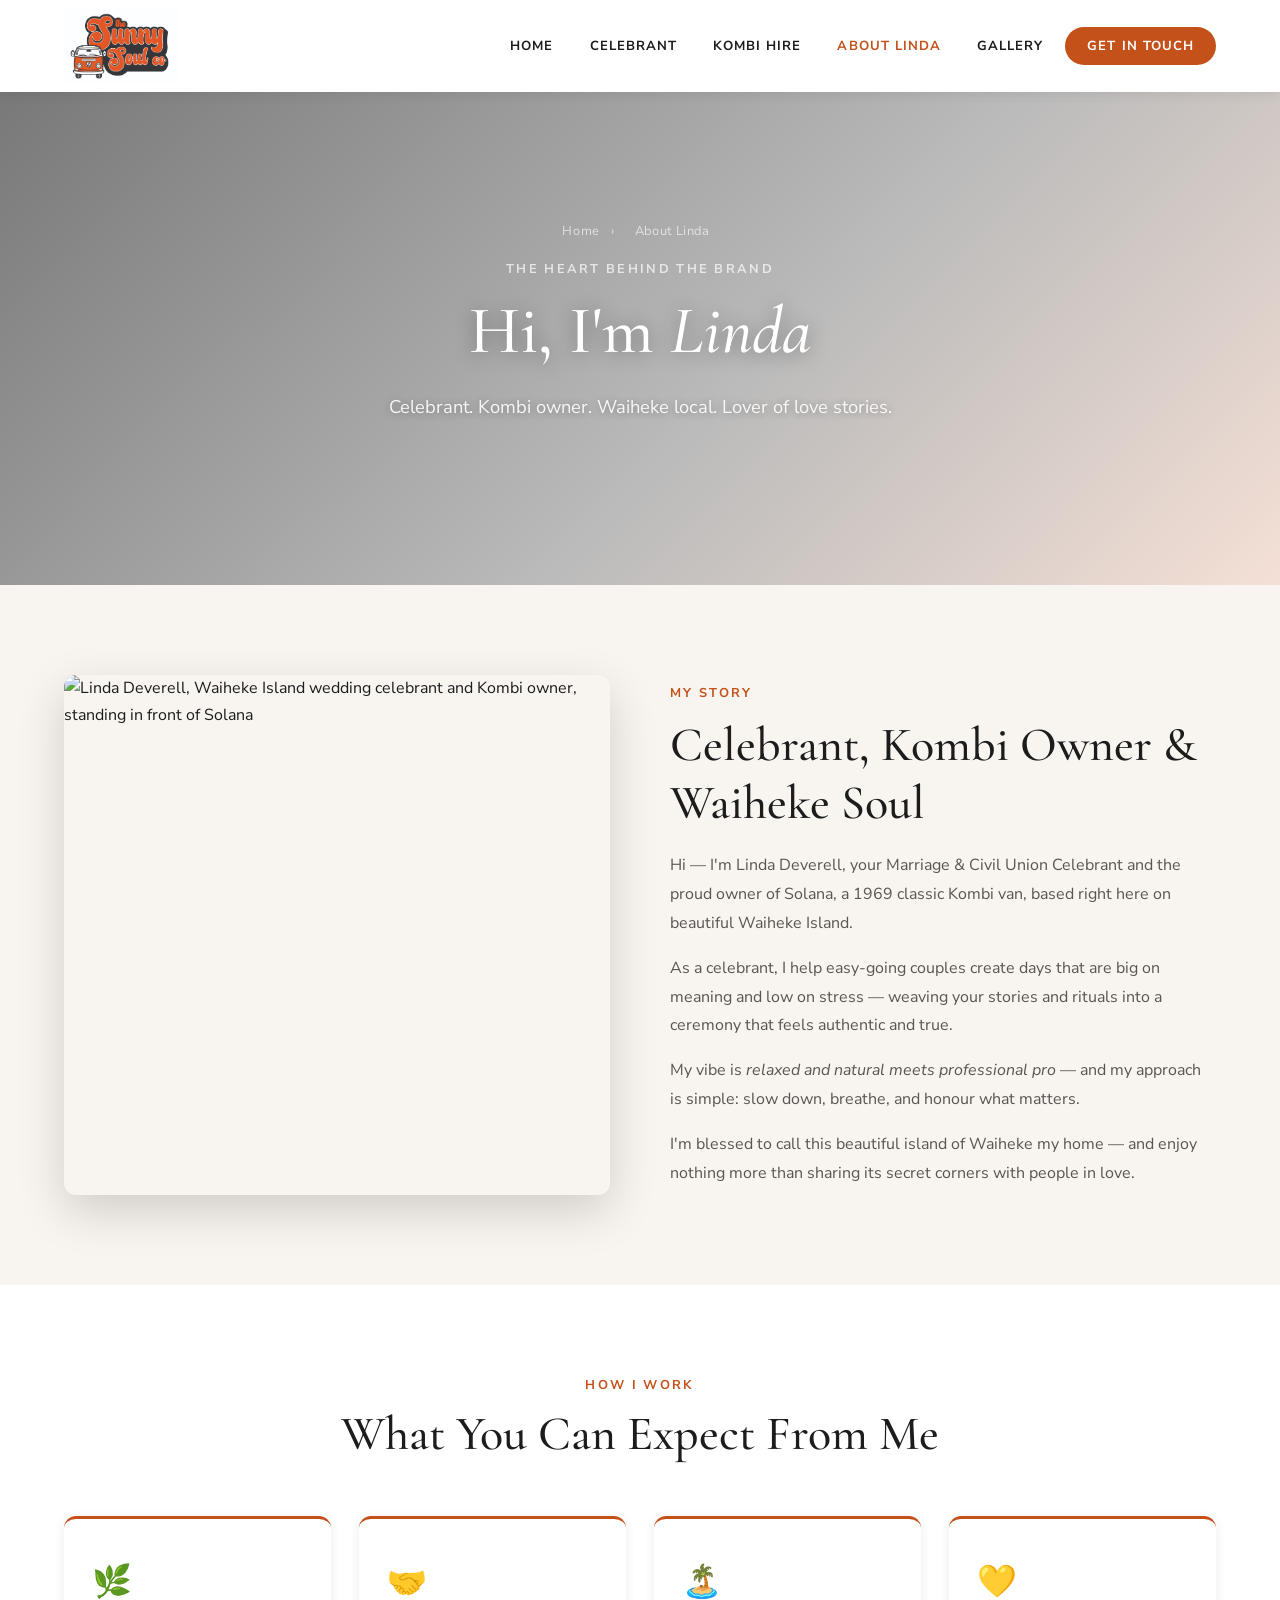
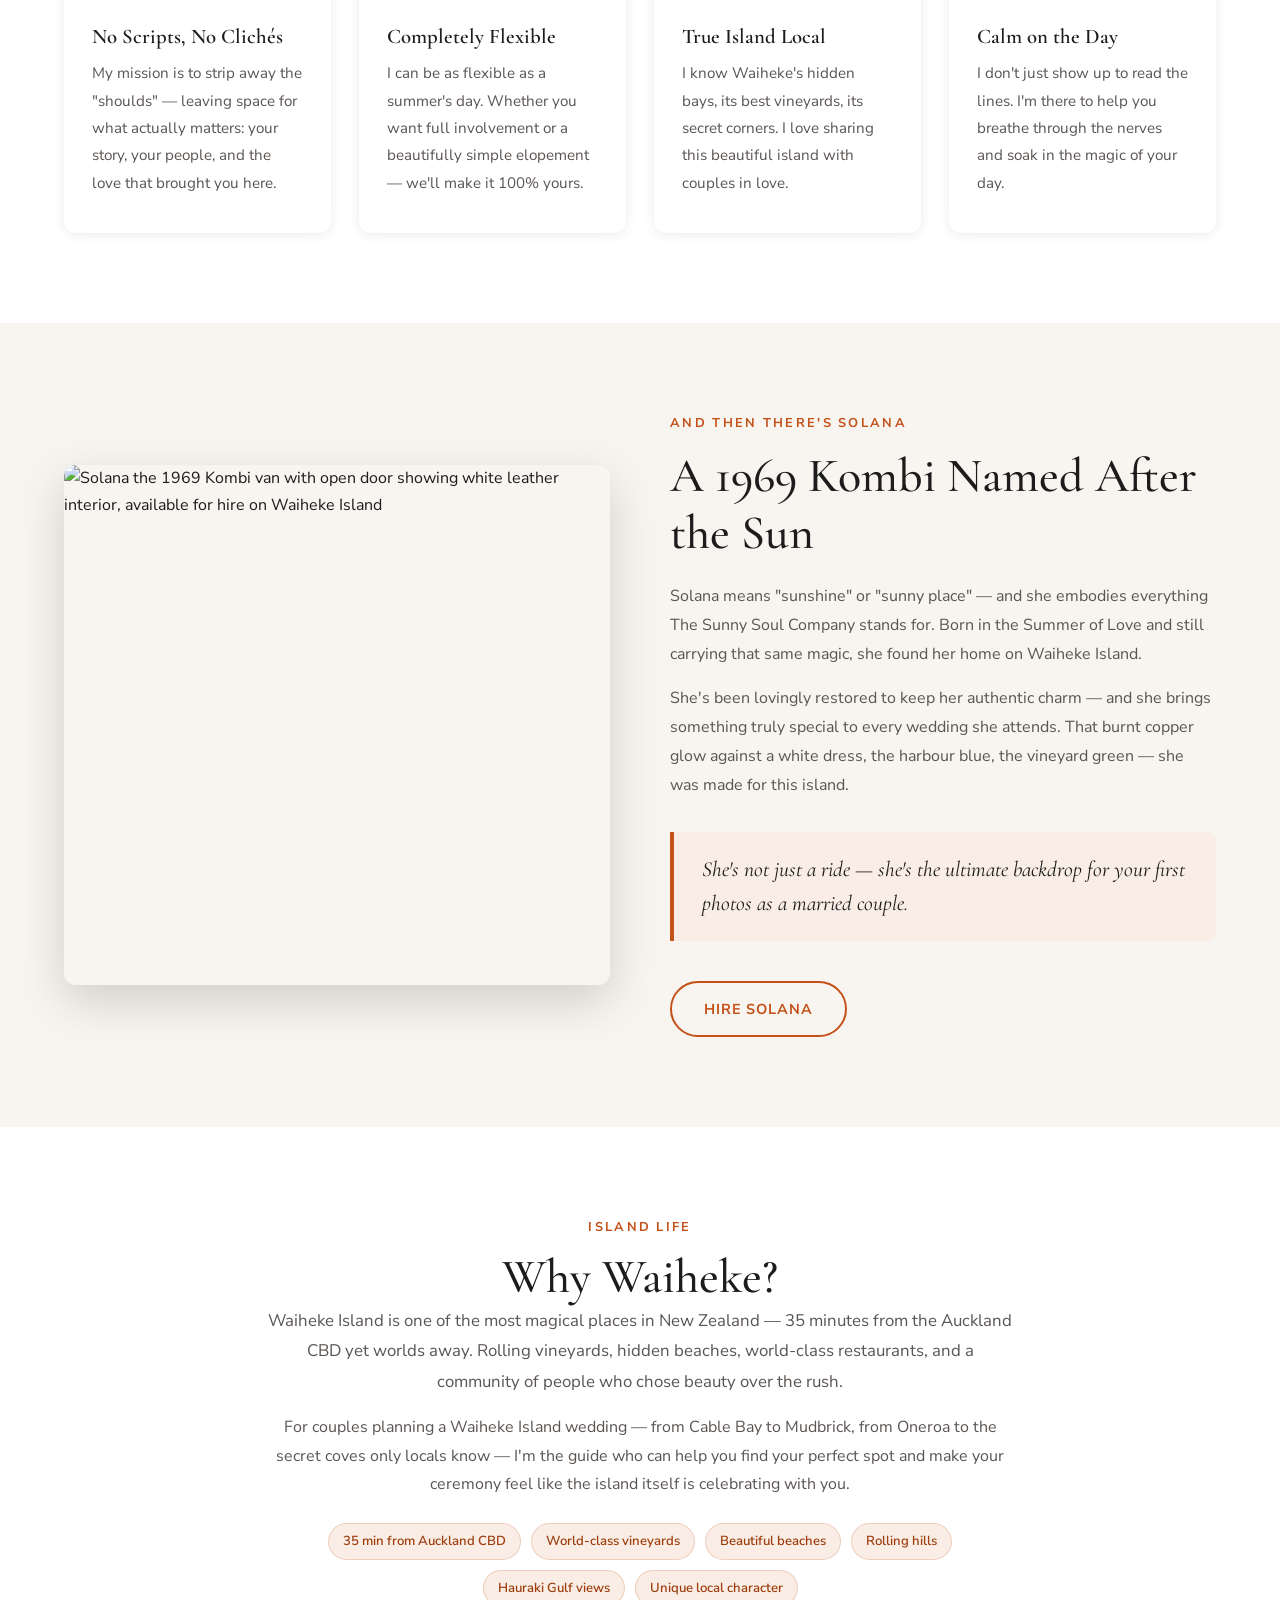
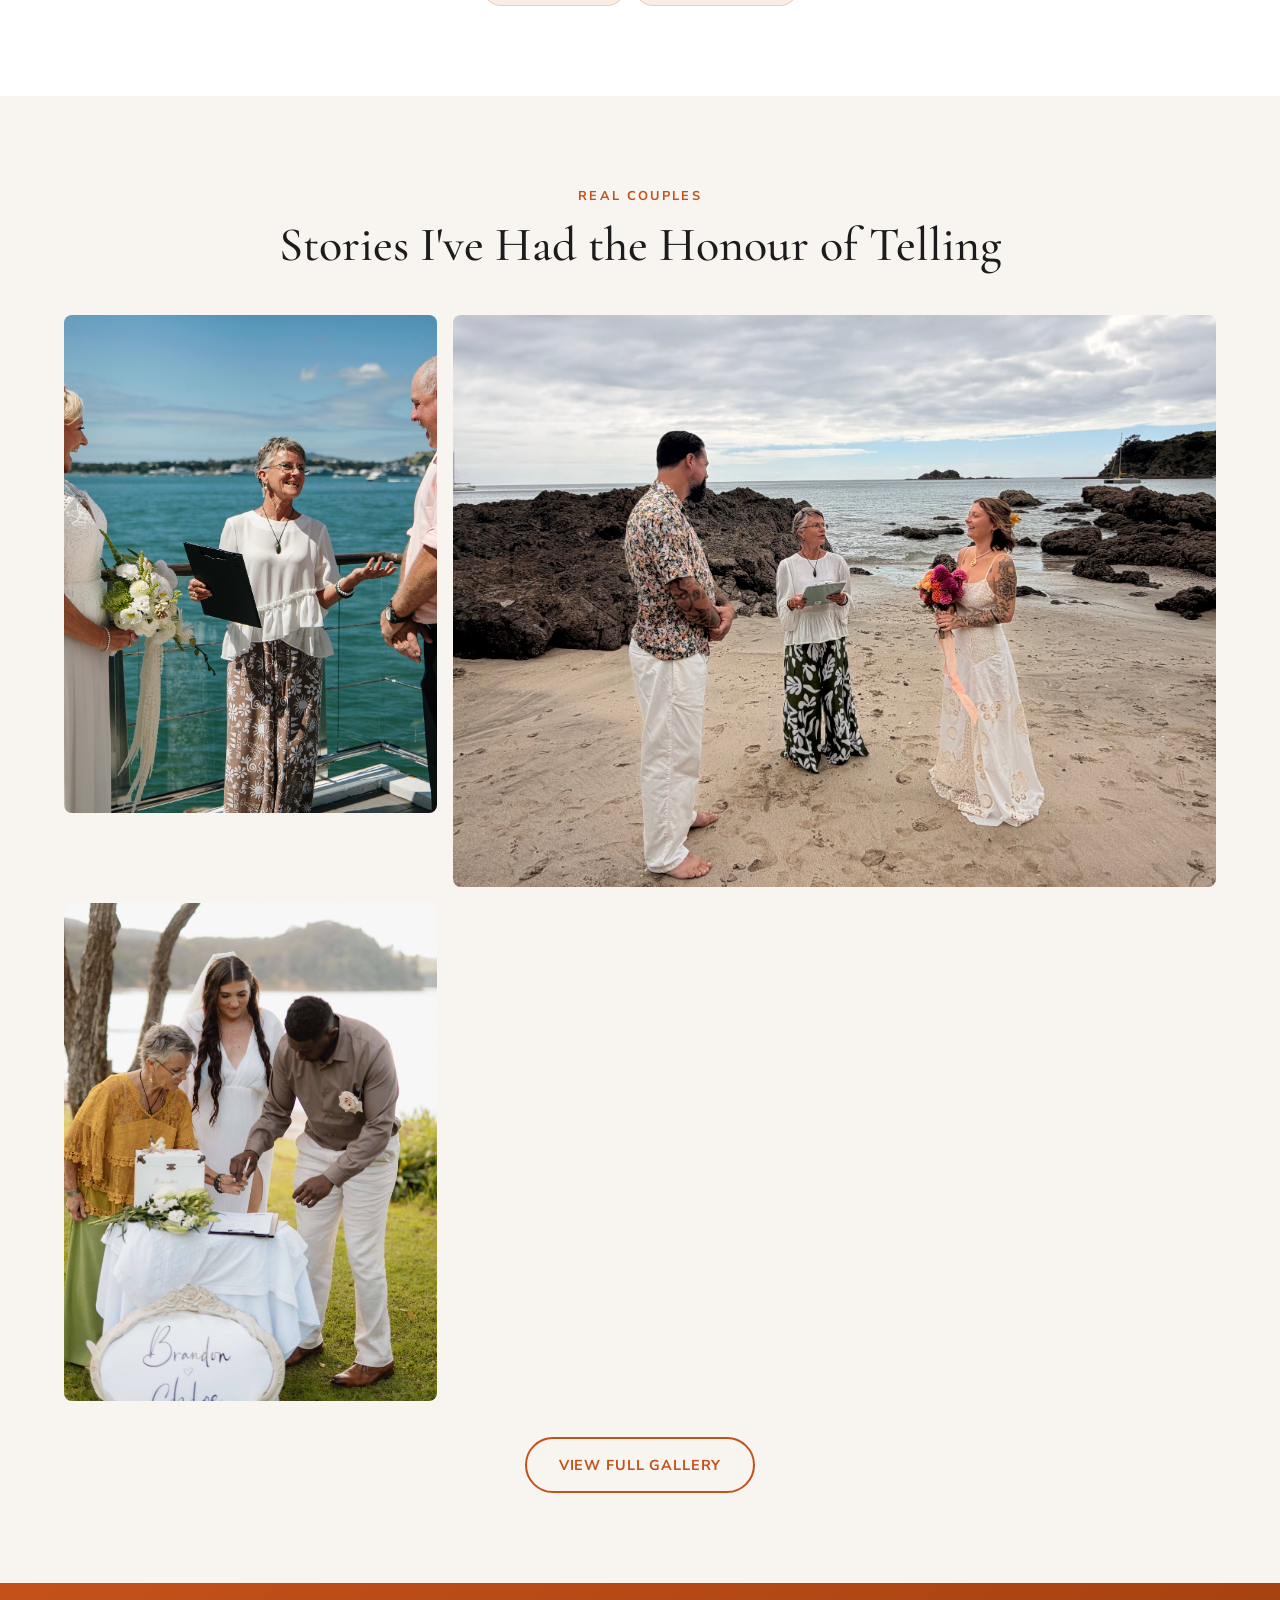
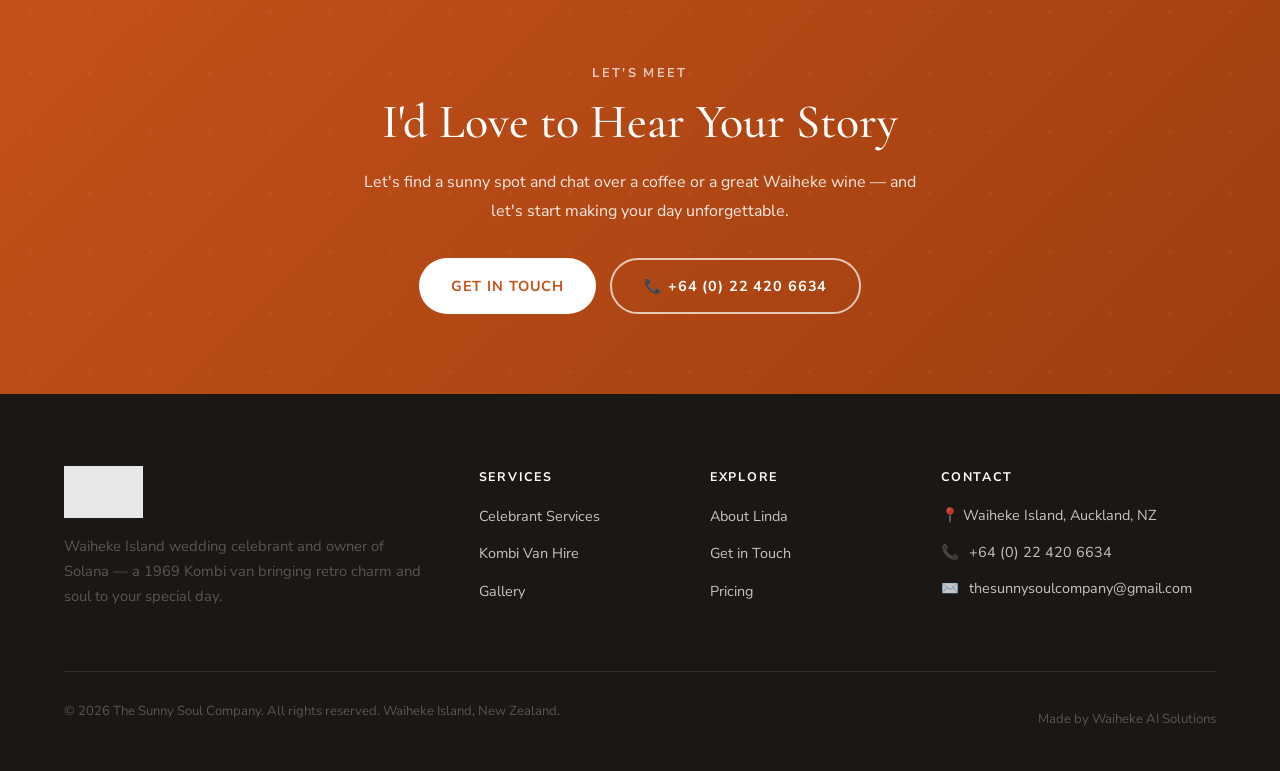
==== about.html @ 1c7500c6 "Increase nav logo size and update footer credits - Logo height 56px → 76px, nav height 80px → 92px f" ====
<!DOCTYPE html>
<html lang="en">
<head>
  <meta charset="UTF-8">
  <meta name="viewport" content="width=device-width, initial-scale=1.0">
  <title>About Linda Deverell | Waiheke Island Celebrant | The Sunny Soul Company</title>
  <meta name="description" content="Meet Linda Deverell — Waiheke Island marriage celebrant and owner of Solana the 1969 Kombi. A local who loves sharing the island's magic with people in love.">
  <meta name="keywords" content="Linda Deverell, Waiheke Island celebrant, marriage celebrant Auckland, Waiheke wedding celebrant about">
  <link rel="canonical" href="https://www.thesunnysoulcompany.co.nz/about">

  <link rel="stylesheet" href="css/style.css">
  <link rel="icon" type="image/jpeg" href="images/logo.jpg">
</head>
<body>

  <!-- Navigation -->
  <nav class="nav nav--solid" role="navigation" aria-label="Main navigation">
    <div class="nav__inner">
      <a href="index.html" class="nav__logo" aria-label="The Sunny Soul Company — Home">
        <img src="images/logo.jpg" alt="The Sunny Soul Company logo">
      </a>
      <div class="nav__overlay"></div>
      <ul class="nav__links" role="list">
        <li><a href="index.html"      class="nav__link">Home</a></li>
        <li><a href="celebrant.html"  class="nav__link">Celebrant</a></li>
        <li><a href="kombi-hire.html" class="nav__link">Kombi Hire</a></li>
        <li><a href="about.html"      class="nav__link">About Linda</a></li>
        <li><a href="gallery.html"    class="nav__link">Gallery</a></li>
        <li><a href="contact.html"    class="nav__link nav__cta">Get in Touch</a></li>
      </ul>
      <button class="nav__hamburger" aria-label="Toggle menu">
        <span></span><span></span><span></span>
      </button>
    </div>
  </nav>

  <!-- Hero -->
  <section class="hero hero--inner" style="padding-top:var(--nav-height);" aria-label="About hero">
    <div class="hero__bg" style="background-image: url('images/linda-solana-kombi-waiheke.jpg'); background-position: center 25%;"></div>
    <div class="hero__overlay"></div>
    <div class="container">
      <div class="hero__content hero--center" style="text-align:center; margin:0 auto;">
        <nav class="breadcrumb" aria-label="Breadcrumb">
          <a href="index.html">Home</a>
          <span>›</span>
          <span>About Linda</span>
        </nav>
        <span class="eyebrow" style="color:rgba(255,255,255,0.7);">The Heart Behind the Brand</span>
        <h1>Hi, I'm <em>Linda</em></h1>
        <p>Celebrant. Kombi owner. Waiheke local. Lover of love stories.</p>
      </div>
    </div>
  </section>

  <!-- Linda's Story -->
  <section class="section section--cream">
    <div class="container">
      <div class="two-col">
        <div class="two-col__img reveal">
          <img
            src="images/linda-with-solana-front.jpg"
            alt="Linda Deverell, Waiheke Island wedding celebrant and Kombi owner, standing in front of Solana"
            loading="lazy">
        </div>
        <div class="two-col__text reveal reveal--delay-2">
          <span class="eyebrow">My Story</span>
          <h2>Celebrant, Kombi Owner &amp; Waiheke Soul</h2>
          <p>Hi — I'm Linda Deverell, your Marriage &amp; Civil Union Celebrant and the proud owner of Solana, a 1969 classic Kombi van, based right here on beautiful Waiheke Island.</p>
          <p>As a celebrant, I help easy-going couples create days that are big on meaning and low on stress — weaving your stories and rituals into a ceremony that feels authentic and true.</p>
          <p>My vibe is <em>relaxed and natural meets professional pro</em> — and my approach is simple: slow down, breathe, and honour what matters.</p>
          <p>I'm blessed to call this beautiful island of Waiheke my home — and enjoy nothing more than sharing its secret corners with people in love.</p>
        </div>
      </div>
    </div>
  </section>

  <!-- Values -->
  <section class="section">
    <div class="container">
      <div class="text-center reveal" style="margin-bottom:52px;">
        <span class="eyebrow">How I Work</span>
        <h2>What You Can Expect From Me</h2>
      </div>
      <div class="features-grid">
        <div class="feature-card reveal reveal--delay-1">
          <span class="feature-card__icon">🌿</span>
          <h4>No Scripts, No Clichés</h4>
          <p>My mission is to strip away the "shoulds" — leaving space for what actually matters: your story, your people, and the love that brought you here.</p>
        </div>
        <div class="feature-card reveal reveal--delay-2">
          <span class="feature-card__icon">🤝</span>
          <h4>Completely Flexible</h4>
          <p>I can be as flexible as a summer's day. Whether you want full involvement or a beautifully simple elopement — we'll make it 100% yours.</p>
        </div>
        <div class="feature-card reveal reveal--delay-3">
          <span class="feature-card__icon">🏝️</span>
          <h4>True Island Local</h4>
          <p>I know Waiheke's hidden bays, its best vineyards, its secret corners. I love sharing this beautiful island with couples in love.</p>
        </div>
        <div class="feature-card reveal reveal--delay-4">
          <span class="feature-card__icon">💛</span>
          <h4>Calm on the Day</h4>
          <p>I don't just show up to read the lines. I'm there to help you breathe through the nerves and soak in the magic of your day.</p>
        </div>
      </div>
    </div>
  </section>

  <!-- Solana intro -->
  <section class="section section--cream">
    <div class="container">
      <div class="two-col two-col--reverse">
        <div class="two-col__text reveal">
          <span class="eyebrow">And Then There's Solana</span>
          <h2>A 1969 Kombi Named After the Sun</h2>
          <p>Solana means "sunshine" or "sunny place" — and she embodies everything The Sunny Soul Company stands for. Born in the Summer of Love and still carrying that same magic, she found her home on Waiheke Island.</p>
          <p>She's been lovingly restored to keep her authentic charm — and she brings something truly special to every wedding she attends. That burnt copper glow against a white dress, the harbour blue, the vineyard green — she was made for this island.</p>
          <div class="pull-quote">
            <p>She's not just a ride — she's the ultimate backdrop for your first photos as a married couple.</p>
          </div>
          <a href="kombi-hire.html" class="btn btn--outline" style="margin-top:8px;">Hire Solana</a>
        </div>
        <div class="two-col__img reveal reveal--delay-2">
          <img
            src="images/solana-kombi-hire-waiheke-open.jpg"
            alt="Solana the 1969 Kombi van with open door showing white leather interior, available for hire on Waiheke Island"
            loading="lazy">
        </div>
      </div>
    </div>
  </section>

  <!-- Waiheke love -->
  <section class="section">
    <div class="container container--narrow text-center">
      <div class="reveal">
        <span class="eyebrow">Island Life</span>
        <h2>Why Waiheke?</h2>
        <p style="font-size:1.05rem;">Waiheke Island is one of the most magical places in New Zealand — 35 minutes from the Auckland CBD yet worlds away. Rolling vineyards, hidden beaches, world-class restaurants, and a community of people who chose beauty over the rush.</p>
        <p>For couples planning a Waiheke Island wedding — from Cable Bay to Mudbrick, from Oneroa to the secret coves only locals know — I'm the guide who can help you find your perfect spot and make your ceremony feel like the island itself is celebrating with you.</p>
      </div>

      <div class="venue-tags reveal" style="justify-content:center; margin-top:1.5rem;">
        <span class="venue-tag">35 min from Auckland CBD</span>
        <span class="venue-tag">World-class vineyards</span>
        <span class="venue-tag">Beautiful beaches</span>
        <span class="venue-tag">Rolling hills</span>
        <span class="venue-tag">Hauraki Gulf views</span>
        <span class="venue-tag">Unique local character</span>
      </div>
    </div>
  </section>

  <!-- Real ceremonies gallery strip -->
  <section class="section section--cream">
    <div class="container">
      <div class="text-center reveal" style="margin-bottom:40px;">
        <span class="eyebrow">Real Couples</span>
        <h2>Stories I've Had the Honour of Telling</h2>
      </div>
      <div class="gallery-grid reveal">
        <div class="gallery-item"
          data-src="images/waiheke-island-wedding-ceremony-harbour.jpg"
          data-alt="Waterfront wedding ceremony on Waiheke Island officiated by Linda Deverell"
          data-category="ceremonies">
          <img src="images/waiheke-island-wedding-ceremony-harbour.jpg" alt="Linda Deverell officiating a waterfront wedding ceremony on Waiheke Island" loading="lazy">
          <div class="gallery-item__overlay">
            <svg viewBox="0 0 24 24" fill="none" stroke="currentColor" stroke-width="1.5"><path d="M21 21l-5.197-5.197m0 0A7.5 7.5 0 105.196 5.196a7.5 7.5 0 0010.607 10.607zM10.5 7.5v6m3-3h-6"/></svg>
          </div>
        </div>
        <div class="gallery-item gallery-item--wide"
          data-src="images/beach-wedding-ceremony-waiheke-island.jpg"
          data-alt="Barefoot beach wedding ceremony on Waiheke Island"
          data-category="ceremonies">
          <img src="images/beach-wedding-ceremony-waiheke-island.jpg" alt="Barefoot beach wedding ceremony on Waiheke Island" loading="lazy">
          <div class="gallery-item__overlay">
            <svg viewBox="0 0 24 24" fill="none" stroke="currentColor" stroke-width="1.5"><path d="M21 21l-5.197-5.197m0 0A7.5 7.5 0 105.196 5.196a7.5 7.5 0 0010.607 10.607zM10.5 7.5v6m3-3h-6"/></svg>
          </div>
        </div>
        <div class="gallery-item"
          data-src="images/waiheke-wedding-register-signing.jpg"
          data-alt="Couple signing the marriage register at Waiheke Island ceremony"
          data-category="ceremonies">
          <img src="images/waiheke-wedding-register-signing.jpg" alt="Couple signing the marriage register at their Waiheke Island ceremony" loading="lazy">
          <div class="gallery-item__overlay">
            <svg viewBox="0 0 24 24" fill="none" stroke="currentColor" stroke-width="1.5"><path d="M21 21l-5.197-5.197m0 0A7.5 7.5 0 105.196 5.196a7.5 7.5 0 0010.607 10.607zM10.5 7.5v6m3-3h-6"/></svg>
          </div>
        </div>
      </div>
      <div class="text-center" style="margin-top:36px;">
        <a href="gallery.html" class="btn btn--outline">View Full Gallery</a>
      </div>
    </div>
  </section>

  <!-- CTA -->
  <section class="cta-banner">
    <div class="container">
      <span class="eyebrow" style="color:rgba(255,255,255,0.7);">Let's Meet</span>
      <h2>I'd Love to Hear Your Story</h2>
      <p>Let's find a sunny spot and chat over a coffee or a great Waiheke wine — and let's start making your day unforgettable.</p>
      <div class="cta-banner__buttons">
        <a href="contact.html" class="btn btn--white">Get in Touch</a>
        <a href="tel:+64224206634" class="btn btn--outline-white">📞 +64 (0) 22 420 6634</a>
      </div>
    </div>
  </section>

  <!-- Footer -->
  <footer class="footer" role="contentinfo">
    <div class="container">
      <div class="footer__grid">
        <div class="footer__brand">
          <img src="images/logo.jpg" alt="The Sunny Soul Company">
          <p>Waiheke Island wedding celebrant and owner of Solana — a 1969 Kombi van bringing retro charm and soul to your special day.</p>
        </div>
        <div class="footer__col">
          <h5>Services</h5>
          <ul class="footer__links">
            <li><a href="celebrant.html">Celebrant Services</a></li>
            <li><a href="kombi-hire.html">Kombi Van Hire</a></li>
            <li><a href="gallery.html">Gallery</a></li>
          </ul>
        </div>
        <div class="footer__col">
          <h5>Explore</h5>
          <ul class="footer__links">
            <li><a href="about.html">About Linda</a></li>
            <li><a href="contact.html">Get in Touch</a></li>
            <li><a href="celebrant.html#pricing">Pricing</a></li>
          </ul>
        </div>
        <div class="footer__col">
          <h5>Contact</h5>
          <ul class="footer__contact">
            <li>📍 Waiheke Island, Auckland, NZ</li>
            <li>📞 <a href="tel:+64224206634">+64 (0) 22 420 6634</a></li>
            <li>✉️ <a href="mailto:thesunnysoulcompany@gmail.com">thesunnysoulcompany@gmail.com</a></li>
          </ul>
        </div>
      </div>
      <div class="footer__bottom">
        <p>&copy; 2026 The Sunny Soul Company. All rights reserved. Waiheke Island, New Zealand.</p>
        <p>Made by <a href="https://www.waihekeai.co.nz" target="_blank" rel="noopener">Waiheke AI Solutions</a></p>
      </div>
    </div>
  </footer>

  <script src="js/main.js"></script>
</body>
</html>
---- css/style.css ----
/* ============================================
   The Sunny Soul Company — Main Stylesheet
   ============================================ */

/* Google Fonts */
@import url('https://fonts.googleapis.com/css2?family=Cormorant+Garamond:ital,wght@0,300;0,400;0,500;0,600;1,300;1,400&family=Nunito+Sans:wght@300;400;600;700&display=swap');

/* ── Custom Properties ── */
:root {
  --copper:        #C4511A;
  --copper-dark:   #9E3E0E;
  --copper-light:  #E8835A;
  --copper-pale:   #F9EDE5;
  --green:         #2C4A1E;
  --green-light:   #3D6428;
  --cream:         #F8F4EF;
  --cream-dark:    #EDE6DC;
  --tan:           #C9AD96;
  --text:          #1C1C1C;
  --text-light:    #5A5552;
  --white:         #FFFFFF;
  --nav-height:    92px;
  --shadow-sm:     0 2px 12px rgba(0,0,0,0.08);
  --shadow-md:     0 6px 28px rgba(0,0,0,0.12);
  --shadow-lg:     0 16px 48px rgba(0,0,0,0.16);
  --radius:        12px;
  --transition:    all 0.35s ease;
  --font-heading:  'Cormorant Garamond', Georgia, serif;
  --font-body:     'Nunito Sans', 'Helvetica Neue', sans-serif;
}

/* ── Reset & Base ── */
*, *::before, *::after { box-sizing: border-box; margin: 0; padding: 0; }

html { scroll-behavior: smooth; font-size: 16px; }

body {
  font-family: var(--font-body);
  color: var(--text);
  background: var(--white);
  line-height: 1.7;
  overflow-x: hidden;
}

img { display: block; max-width: 100%; height: auto; }
a  { color: inherit; text-decoration: none; }
ul { list-style: none; }
button { cursor: pointer; border: none; background: none; font-family: inherit; }

/* ── Typography ── */
h1, h2, h3, h4 {
  font-family: var(--font-heading);
  line-height: 1.2;
  font-weight: 500;
}

h1 { font-size: clamp(2.4rem, 6vw, 4.2rem); }
h2 { font-size: clamp(1.8rem, 4vw, 3rem); }
h3 { font-size: clamp(1.3rem, 2.5vw, 2rem); }
h4 { font-size: 1.2rem; }

p { margin-bottom: 1rem; color: var(--text-light); line-height: 1.8; }
p:last-child { margin-bottom: 0; }

.eyebrow {
  font-family: var(--font-body);
  font-size: 0.8rem;
  font-weight: 700;
  letter-spacing: 0.18em;
  text-transform: uppercase;
  color: var(--copper);
  display: block;
  margin-bottom: 0.6rem;
}

/* ── Layout Helpers ── */
.container {
  max-width: 1200px;
  margin: 0 auto;
  padding: 0 24px;
}

.container--narrow { max-width: 800px; }
.container--wide   { max-width: 1400px; }

.section {
  padding: 90px 0;
}

.section--cream { background: var(--cream); }
.section--dark  { background: var(--text); color: var(--white); }
.section--copper { background: var(--copper); color: var(--white); }

.text-center { text-align: center; }
.text-white  { color: var(--white); }
.text-white p { color: rgba(255,255,255,0.85); }

/* ── Buttons ── */
.btn {
  display: inline-flex;
  align-items: center;
  gap: 8px;
  padding: 14px 32px;
  border-radius: 50px;
  font-family: var(--font-body);
  font-size: 0.9rem;
  font-weight: 700;
  letter-spacing: 0.06em;
  text-transform: uppercase;
  transition: var(--transition);
}

.btn--primary {
  background: var(--copper);
  color: var(--white);
}
.btn--primary:hover {
  background: var(--copper-dark);
  transform: translateY(-2px);
  box-shadow: 0 8px 24px rgba(196,81,26,0.35);
}

.btn--outline {
  background: transparent;
  color: var(--copper);
  border: 2px solid var(--copper);
}
.btn--outline:hover {
  background: var(--copper);
  color: var(--white);
  transform: translateY(-2px);
}

.btn--white {
  background: var(--white);
  color: var(--copper);
}
.btn--white:hover {
  background: var(--cream);
  transform: translateY(-2px);
  box-shadow: 0 8px 24px rgba(0,0,0,0.15);
}

.btn--outline-white {
  background: transparent;
  color: var(--white);
  border: 2px solid rgba(255,255,255,0.7);
}
.btn--outline-white:hover {
  background: rgba(255,255,255,0.15);
  border-color: var(--white);
  transform: translateY(-2px);
}

/* ── Navigation ── */
.nav {
  position: fixed;
  top: 0;
  left: 0;
  right: 0;
  z-index: 1000;
  height: var(--nav-height);
  transition: background 0.35s ease, box-shadow 0.35s ease;
}

.nav--transparent { background: transparent; }
.nav--solid {
  background: var(--white);
  box-shadow: var(--shadow-sm);
}

.nav__inner {
  height: 100%;
  display: flex;
  align-items: center;
  justify-content: space-between;
  max-width: 1200px;
  margin: 0 auto;
  padding: 0 24px;
}

.nav__logo img {
  height: 76px;
  width: auto;
  transition: var(--transition);
}

.nav__links {
  display: flex;
  align-items: center;
  gap: 8px;
}

.nav__link {
  font-size: 0.82rem;
  font-weight: 700;
  letter-spacing: 0.08em;
  text-transform: uppercase;
  padding: 8px 14px;
  border-radius: 6px;
  transition: var(--transition);
  color: var(--text);
}

.nav--transparent .nav__link { color: var(--white); }
.nav--transparent .nav__link:hover { color: var(--copper-light); background: rgba(255,255,255,0.1); }
.nav--solid .nav__link:hover { color: var(--copper); background: var(--copper-pale); }

.nav__cta {
  background: var(--copper);
  color: var(--white) !important;
  border-radius: 50px;
  padding: 10px 22px;
}
.nav__cta:hover {
  background: var(--copper-dark) !important;
  color: var(--white) !important;
}

.nav__hamburger {
  display: none;
  flex-direction: column;
  gap: 5px;
  padding: 8px;
  cursor: pointer;
  z-index: 1001;
}

.nav__hamburger span {
  display: block;
  width: 26px;
  height: 2px;
  background: var(--text);
  border-radius: 2px;
  transition: var(--transition);
}

.nav--transparent .nav__hamburger span { background: var(--white); }
.nav--solid .nav__hamburger span { background: var(--text); }

.nav__hamburger.active span:nth-child(1) { transform: rotate(45deg) translate(5px, 5px); }
.nav__hamburger.active span:nth-child(2) { opacity: 0; }
.nav__hamburger.active span:nth-child(3) { transform: rotate(-45deg) translate(5px, -5px); }

/* ── Hero ── */
.hero {
  position: relative;
  height: 100vh;
  min-height: 600px;
  display: flex;
  align-items: center;
  overflow: hidden;
}

.hero--inner {
  height: 65vh;
  min-height: 440px;
}

.hero__bg {
  position: absolute;
  inset: 0;
  background-size: cover;
  background-position: center;
  background-repeat: no-repeat;
  transform: scale(1.04);
  transition: transform 8s ease;
}

.hero__bg.loaded { transform: scale(1); }

.hero__overlay {
  position: absolute;
  inset: 0;
  background: linear-gradient(
    135deg,
    rgba(28,28,28,0.62) 0%,
    rgba(28,28,28,0.3) 60%,
    rgba(196,81,26,0.18) 100%
  );
}

.hero__content {
  position: relative;
  z-index: 2;
  color: var(--white);
  max-width: 720px;
  padding: 0 24px;
  margin: 0 auto;
}

.hero--center .hero__content {
  text-align: center;
  margin: 0 auto;
}

.hero__content h1 {
  margin-bottom: 1.2rem;
  text-shadow: 0 2px 20px rgba(0,0,0,0.4);
}

.hero__content p {
  font-size: 1.15rem;
  color: rgba(255,255,255,0.9);
  margin-bottom: 2rem;
  max-width: 580px;
  text-shadow: 0 1px 8px rgba(0,0,0,0.3);
}

.hero--center .hero__content p { margin-left: auto; margin-right: auto; }

.hero__buttons {
  display: flex;
  gap: 14px;
  flex-wrap: wrap;
}

.hero--center .hero__buttons {
  justify-content: center;
}

.hero__scroll {
  position: absolute;
  bottom: 36px;
  left: 50%;
  transform: translateX(-50%);
  display: flex;
  flex-direction: column;
  align-items: center;
  gap: 8px;
  color: rgba(255,255,255,0.7);
  font-size: 0.72rem;
  letter-spacing: 0.12em;
  text-transform: uppercase;
  animation: bounce 2.5s ease infinite;
  z-index: 2;
}

.hero__scroll::after {
  content: '';
  width: 1px;
  height: 40px;
  background: rgba(255,255,255,0.5);
}

@keyframes bounce {
  0%, 100% { transform: translateX(-50%) translateY(0); }
  50%       { transform: translateX(-50%) translateY(6px); }
}

/* ── Services Grid (Home) ── */
.services-grid {
  display: grid;
  grid-template-columns: 1fr 1fr;
  gap: 32px;
}

.service-card {
  border-radius: var(--radius);
  overflow: hidden;
  position: relative;
  cursor: pointer;
  box-shadow: var(--shadow-md);
  transition: var(--transition);
}

.service-card:hover { transform: translateY(-6px); box-shadow: var(--shadow-lg); }

.service-card__img {
  width: 100%;
  height: 420px;
  object-fit: cover;
  transition: transform 0.6s ease;
}

.service-card:hover .service-card__img { transform: scale(1.04); }

.service-card__overlay {
  position: absolute;
  inset: 0;
  background: linear-gradient(to top, rgba(28,28,28,0.82) 0%, rgba(0,0,0,0.1) 50%);
  display: flex;
  flex-direction: column;
  justify-content: flex-end;
  padding: 36px;
  color: var(--white);
}

.service-card__tag {
  font-size: 0.72rem;
  letter-spacing: 0.18em;
  text-transform: uppercase;
  font-weight: 700;
  color: var(--copper-light);
  margin-bottom: 8px;
}

.service-card__overlay h3 { margin-bottom: 10px; font-size: 1.7rem; }
.service-card__overlay p  { color: rgba(255,255,255,0.8); margin-bottom: 20px; font-size: 0.95rem; }

.service-card__arrow {
  display: inline-flex;
  align-items: center;
  gap: 8px;
  font-size: 0.82rem;
  font-weight: 700;
  letter-spacing: 0.08em;
  text-transform: uppercase;
  color: var(--copper-light);
  border-bottom: 1px solid rgba(228, 131, 90, 0.4);
  padding-bottom: 2px;
  transition: var(--transition);
}

.service-card:hover .service-card__arrow { color: var(--white); border-color: rgba(255,255,255,0.5); }

/* ── Features Grid ── */
.features-grid {
  display: grid;
  grid-template-columns: repeat(auto-fit, minmax(240px, 1fr));
  gap: 28px;
}

.feature-card {
  background: var(--white);
  border-radius: var(--radius);
  padding: 36px 28px;
  box-shadow: var(--shadow-sm);
  transition: var(--transition);
  border-top: 3px solid var(--copper);
}

.feature-card:hover { transform: translateY(-4px); box-shadow: var(--shadow-md); }

.feature-card__icon {
  font-size: 2rem;
  margin-bottom: 16px;
  display: block;
}

.feature-card h4 {
  font-family: var(--font-heading);
  font-size: 1.3rem;
  font-weight: 600;
  margin-bottom: 10px;
  color: var(--text);
}

.feature-card p { font-size: 0.95rem; margin-bottom: 0; }

/* ── Two Column Layout ── */
.two-col {
  display: grid;
  grid-template-columns: 1fr 1fr;
  gap: 60px;
  align-items: center;
}

.two-col--reverse { direction: rtl; }
.two-col--reverse > * { direction: ltr; }

.two-col__img {
  border-radius: var(--radius);
  overflow: hidden;
  box-shadow: var(--shadow-lg);
}

.two-col__img img {
  width: 100%;
  height: 520px;
  object-fit: cover;
  transition: transform 0.6s ease;
}

.two-col__img:hover img { transform: scale(1.03); }

.two-col__text h2 { margin-bottom: 1.2rem; }
.two-col__text .eyebrow { margin-bottom: 0.8rem; }

.two-col__text ul {
  margin: 1.2rem 0;
}

.two-col__text li {
  display: flex;
  align-items: flex-start;
  gap: 10px;
  margin-bottom: 12px;
  font-size: 0.95rem;
  color: var(--text-light);
}

.two-col__text li::before {
  content: '✦';
  color: var(--copper);
  font-size: 0.7rem;
  margin-top: 5px;
  flex-shrink: 0;
}

/* ── Pricing Block ── */
.pricing-block {
  background: var(--cream);
  border-radius: var(--radius);
  padding: 48px;
  text-align: center;
  border: 1px solid var(--cream-dark);
}

.pricing-block__price {
  font-family: var(--font-heading);
  font-size: 3.2rem;
  color: var(--copper);
  font-weight: 600;
  line-height: 1;
  margin: 16px 0 8px;
}

.pricing-block__note { font-size: 0.9rem; color: var(--text-light); }

/* ── Gallery Grid ── */
.gallery-grid {
  display: grid;
  grid-template-columns: repeat(3, 1fr);
  gap: 16px;
}

.gallery-grid--4 {
  grid-template-columns: repeat(4, 1fr);
}

.gallery-item {
  position: relative;
  overflow: hidden;
  border-radius: 8px;
  cursor: pointer;
  aspect-ratio: 3/4;
}

.gallery-item--wide { grid-column: span 2; aspect-ratio: 4/3; }
.gallery-item--tall { grid-row: span 2; }

.gallery-item img {
  width: 100%;
  height: 100%;
  object-fit: cover;
  transition: transform 0.5s ease;
}

.gallery-item:hover img { transform: scale(1.06); }

.gallery-item__overlay {
  position: absolute;
  inset: 0;
  background: rgba(196,81,26,0);
  display: flex;
  align-items: center;
  justify-content: center;
  transition: background 0.35s ease;
}

.gallery-item__overlay svg {
  opacity: 0;
  transform: scale(0.7);
  transition: var(--transition);
  color: var(--white);
  width: 40px;
  height: 40px;
}

.gallery-item:hover .gallery-item__overlay { background: rgba(28,28,28,0.38); }
.gallery-item:hover .gallery-item__overlay svg { opacity: 1; transform: scale(1); }

/* ── Lightbox ── */
.lightbox {
  position: fixed;
  inset: 0;
  z-index: 9000;
  background: rgba(0,0,0,0.94);
  display: flex;
  align-items: center;
  justify-content: center;
  opacity: 0;
  pointer-events: none;
  transition: opacity 0.3s ease;
}

.lightbox.active {
  opacity: 1;
  pointer-events: all;
}

.lightbox__img {
  max-width: 90vw;
  max-height: 88vh;
  object-fit: contain;
  border-radius: 4px;
  box-shadow: 0 24px 80px rgba(0,0,0,0.6);
  transform: scale(0.94);
  transition: transform 0.35s ease;
}

.lightbox.active .lightbox__img { transform: scale(1); }

.lightbox__close {
  position: absolute;
  top: 24px;
  right: 30px;
  color: rgba(255,255,255,0.8);
  font-size: 2rem;
  line-height: 1;
  padding: 8px;
  transition: color 0.2s;
}
.lightbox__close:hover { color: var(--white); }

.lightbox__prev, .lightbox__next {
  position: absolute;
  top: 50%;
  transform: translateY(-50%);
  color: rgba(255,255,255,0.7);
  font-size: 2.2rem;
  padding: 16px;
  transition: color 0.2s;
}
.lightbox__prev:hover, .lightbox__next:hover { color: var(--white); }
.lightbox__prev { left: 20px; }
.lightbox__next { right: 20px; }

/* ── Contact Form ── */
.contact-form {
  background: var(--white);
  border-radius: var(--radius);
  padding: 52px;
  box-shadow: var(--shadow-lg);
}

.form-group {
  margin-bottom: 24px;
}

.form-group label {
  display: block;
  font-size: 0.82rem;
  font-weight: 700;
  letter-spacing: 0.08em;
  text-transform: uppercase;
  color: var(--text);
  margin-bottom: 8px;
}

.form-group input,
.form-group select,
.form-group textarea {
  width: 100%;
  padding: 14px 18px;
  border: 1.5px solid var(--cream-dark);
  border-radius: 8px;
  font-family: var(--font-body);
  font-size: 1rem;
  color: var(--text);
  background: var(--cream);
  transition: border-color 0.25s ease, box-shadow 0.25s ease;
  outline: none;
}

.form-group input:focus,
.form-group select:focus,
.form-group textarea:focus {
  border-color: var(--copper);
  box-shadow: 0 0 0 3px rgba(196,81,26,0.12);
  background: var(--white);
}

.form-group textarea { resize: vertical; min-height: 140px; }
.form-group select { appearance: none; cursor: pointer; }

.form-grid {
  display: grid;
  grid-template-columns: 1fr 1fr;
  gap: 20px;
}

.form-success {
  display: none;
  background: #e8f5e9;
  border: 1px solid #a5d6a7;
  border-radius: 8px;
  padding: 20px 24px;
  color: #2e7d32;
  font-weight: 600;
  margin-top: 16px;
}

/* ── Contact Info ── */
.contact-info {
  display: flex;
  flex-direction: column;
  gap: 24px;
}

.contact-info__item {
  display: flex;
  align-items: flex-start;
  gap: 16px;
}

.contact-info__icon {
  width: 48px;
  height: 48px;
  border-radius: 50%;
  background: var(--copper-pale);
  display: flex;
  align-items: center;
  justify-content: center;
  font-size: 1.2rem;
  flex-shrink: 0;
}

.contact-info__text strong {
  display: block;
  font-size: 0.78rem;
  letter-spacing: 0.1em;
  text-transform: uppercase;
  color: var(--copper);
  margin-bottom: 4px;
}

.contact-info__text a { transition: color 0.2s; }
.contact-info__text a:hover { color: var(--copper); }

/* ── Stats Row ── */
.stats-row {
  display: grid;
  grid-template-columns: repeat(3, 1fr);
  gap: 0;
  border-radius: var(--radius);
  overflow: hidden;
  box-shadow: var(--shadow-md);
}

.stat {
  background: var(--cream);
  padding: 48px 32px;
  text-align: center;
  border-right: 1px solid var(--cream-dark);
}

.stat:last-child { border-right: none; }

.stat__number {
  font-family: var(--font-heading);
  font-size: 3.4rem;
  color: var(--copper);
  font-weight: 600;
  line-height: 1;
  display: block;
  margin-bottom: 8px;
}

.stat__label {
  font-size: 0.85rem;
  font-weight: 700;
  letter-spacing: 0.08em;
  text-transform: uppercase;
  color: var(--text);
}

/* ── Venue Tags ── */
.venue-tags {
  display: flex;
  flex-wrap: wrap;
  gap: 10px;
  margin-top: 1rem;
}

.venue-tag {
  background: var(--copper-pale);
  color: var(--copper-dark);
  font-size: 0.82rem;
  font-weight: 600;
  padding: 6px 14px;
  border-radius: 50px;
  border: 1px solid rgba(196,81,26,0.2);
}

/* ── CTA Banner ── */
.cta-banner {
  background: linear-gradient(135deg, var(--copper) 0%, var(--copper-dark) 100%);
  padding: 80px 24px;
  text-align: center;
  color: var(--white);
  position: relative;
  overflow: hidden;
}

.cta-banner::before {
  content: '';
  position: absolute;
  inset: 0;
  background-image: url("data:image/svg+xml,%3Csvg width='60' height='60' viewBox='0 0 60 60' xmlns='http://www.w3.org/2000/svg'%3E%3Cg fill='none' fill-rule='evenodd'%3E%3Cg fill='%23ffffff' fill-opacity='0.04'%3E%3Ccircle cx='30' cy='30' r='2'/%3E%3C/g%3E%3C/g%3E%3C/svg%3E");
  pointer-events: none;
}

.cta-banner h2 { color: var(--white); margin-bottom: 1rem; }
.cta-banner p  { color: rgba(255,255,255,0.88); max-width: 560px; margin: 0 auto 2rem; }

.cta-banner__buttons {
  display: flex;
  gap: 14px;
  justify-content: center;
  flex-wrap: wrap;
}

/* ── Pull Quote ── */
.pull-quote {
  border-left: 4px solid var(--copper);
  padding: 20px 28px;
  margin: 2rem 0;
  background: var(--copper-pale);
  border-radius: 0 8px 8px 0;
}

.pull-quote p {
  font-family: var(--font-heading);
  font-size: 1.35rem;
  font-style: italic;
  color: var(--text);
  margin: 0;
  line-height: 1.6;
}

/* ── Process Steps ── */
.steps {
  display: grid;
  grid-template-columns: repeat(3, 1fr);
  gap: 40px;
  counter-reset: steps;
}

.step {
  text-align: center;
  counter-increment: steps;
}

.step__number {
  width: 64px;
  height: 64px;
  border-radius: 50%;
  background: var(--copper);
  color: var(--white);
  font-family: var(--font-heading);
  font-size: 1.6rem;
  font-weight: 600;
  display: flex;
  align-items: center;
  justify-content: center;
  margin: 0 auto 20px;
}

.step h4 {
  font-family: var(--font-heading);
  font-size: 1.25rem;
  margin-bottom: 10px;
}

/* ── Kombi Feature List ── */
.kombi-features {
  display: grid;
  grid-template-columns: 1fr 1fr;
  gap: 16px;
  margin: 1.5rem 0;
}

.kombi-feature {
  display: flex;
  align-items: center;
  gap: 12px;
  background: var(--cream);
  padding: 14px 18px;
  border-radius: 8px;
  font-size: 0.92rem;
  font-weight: 600;
  color: var(--text);
}

.kombi-feature__dot {
  width: 10px;
  height: 10px;
  border-radius: 50%;
  background: var(--copper);
  flex-shrink: 0;
}

/* ── About Section ── */
.about-intro {
  background: var(--cream);
  border-radius: var(--radius);
  padding: 52px;
}

/* ── Footer ── */
.footer {
  background: #1A1714;
  color: rgba(255,255,255,0.75);
  padding: 72px 0 32px;
}

.footer__grid {
  display: grid;
  grid-template-columns: 2fr 1fr 1fr 1.5fr;
  gap: 48px;
  margin-bottom: 56px;
}

.footer__brand img {
  height: 52px;
  width: auto;
  margin-bottom: 16px;
  filter: brightness(0) invert(1);
  opacity: 0.9;
}

.footer__brand p { font-size: 0.92rem; line-height: 1.7; }

.footer__col h5 {
  font-family: var(--font-body);
  font-size: 0.78rem;
  font-weight: 700;
  letter-spacing: 0.14em;
  text-transform: uppercase;
  color: var(--white);
  margin-bottom: 16px;
}

.footer__links li { margin-bottom: 10px; }

.footer__links a {
  font-size: 0.9rem;
  transition: color 0.2s;
}

.footer__links a:hover { color: var(--copper-light); }

.footer__contact li {
  display: flex;
  gap: 10px;
  margin-bottom: 12px;
  font-size: 0.9rem;
  align-items: flex-start;
}

.footer__contact a:hover { color: var(--copper-light); }

.footer__bottom {
  border-top: 1px solid rgba(255,255,255,0.1);
  padding-top: 28px;
  display: flex;
  align-items: center;
  justify-content: space-between;
  font-size: 0.82rem;
  color: rgba(255,255,255,0.4);
}

.footer__bottom a { transition: color 0.2s; }
.footer__bottom a:hover { color: rgba(255,255,255,0.7); }

/* ── Scroll Reveal Animation ── */
.reveal {
  opacity: 0;
  transform: translateY(28px);
  transition: opacity 0.7s ease, transform 0.7s ease;
}
.reveal.visible { opacity: 1; transform: translateY(0); }

.reveal--delay-1 { transition-delay: 0.1s; }
.reveal--delay-2 { transition-delay: 0.2s; }
.reveal--delay-3 { transition-delay: 0.3s; }
.reveal--delay-4 { transition-delay: 0.4s; }

/* ── Mobile Menu ── */
@media (max-width: 900px) {
  .nav__hamburger { display: flex; }

  .nav__links {
    position: fixed;
    top: 0;
    right: -100%;
    bottom: 0;
    width: min(340px, 90vw);
    background: var(--white);
    flex-direction: column;
    align-items: flex-start;
    padding: 100px 32px 40px;
    gap: 4px;
    box-shadow: -8px 0 40px rgba(0,0,0,0.15);
    transition: right 0.4s cubic-bezier(0.25, 0.46, 0.45, 0.94);
  }

  .nav__links.open { right: 0; }

  .nav__link {
    color: var(--text) !important;
    font-size: 1rem;
    width: 100%;
    padding: 12px 16px;
  }

  .nav__cta { margin-top: 16px; width: 100%; text-align: center; justify-content: center; }

  .nav__overlay {
    position: fixed;
    inset: 0;
    background: rgba(0,0,0,0.4);
    z-index: 999;
    opacity: 0;
    pointer-events: none;
    transition: opacity 0.3s;
  }

  .nav__overlay.open { opacity: 1; pointer-events: all; }
}

/* ── Responsive ── */
@media (max-width: 1024px) {
  .two-col { grid-template-columns: 1fr; gap: 40px; }
  .two-col--reverse { direction: ltr; }
  .two-col__img img { height: 380px; }
  .footer__grid { grid-template-columns: 1fr 1fr; gap: 36px; }
}

@media (max-width: 768px) {
  .section { padding: 64px 0; }

  .services-grid { grid-template-columns: 1fr; }
  .service-card__img { height: 340px; }

  .gallery-grid { grid-template-columns: 1fr 1fr; }
  .gallery-grid--4 { grid-template-columns: 1fr 1fr; }
  .gallery-item--wide { grid-column: span 1; }
  .gallery-item--tall { grid-row: span 1; }

  .steps { grid-template-columns: 1fr; gap: 32px; }
  .stats-row { grid-template-columns: 1fr; }
  .stat { border-right: none; border-bottom: 1px solid var(--cream-dark); }
  .stat:last-child { border-bottom: none; }

  .form-grid { grid-template-columns: 1fr; }
  .contact-form { padding: 32px 24px; }

  .footer__grid { grid-template-columns: 1fr; gap: 32px; }
  .footer__bottom { flex-direction: column; gap: 12px; text-align: center; }

  .kombi-features { grid-template-columns: 1fr; }

  .about-intro { padding: 32px 24px; }

  .cta-banner { padding: 60px 24px; }
}

@media (max-width: 520px) {
  .gallery-grid { grid-template-columns: 1fr; }
  .hero__buttons { flex-direction: column; }
  .pricing-block { padding: 32px 20px; }
}

/* ── Page-specific ── */
.page-header {
  padding-top: var(--nav-height);
}

.breadcrumb {
  font-size: 0.8rem;
  color: rgba(255,255,255,0.65);
  letter-spacing: 0.05em;
  margin-bottom: 16px;
}

.breadcrumb a { color: rgba(255,255,255,0.65); transition: color 0.2s; }
.breadcrumb a:hover { color: var(--white); }
.breadcrumb span { margin: 0 8px; }
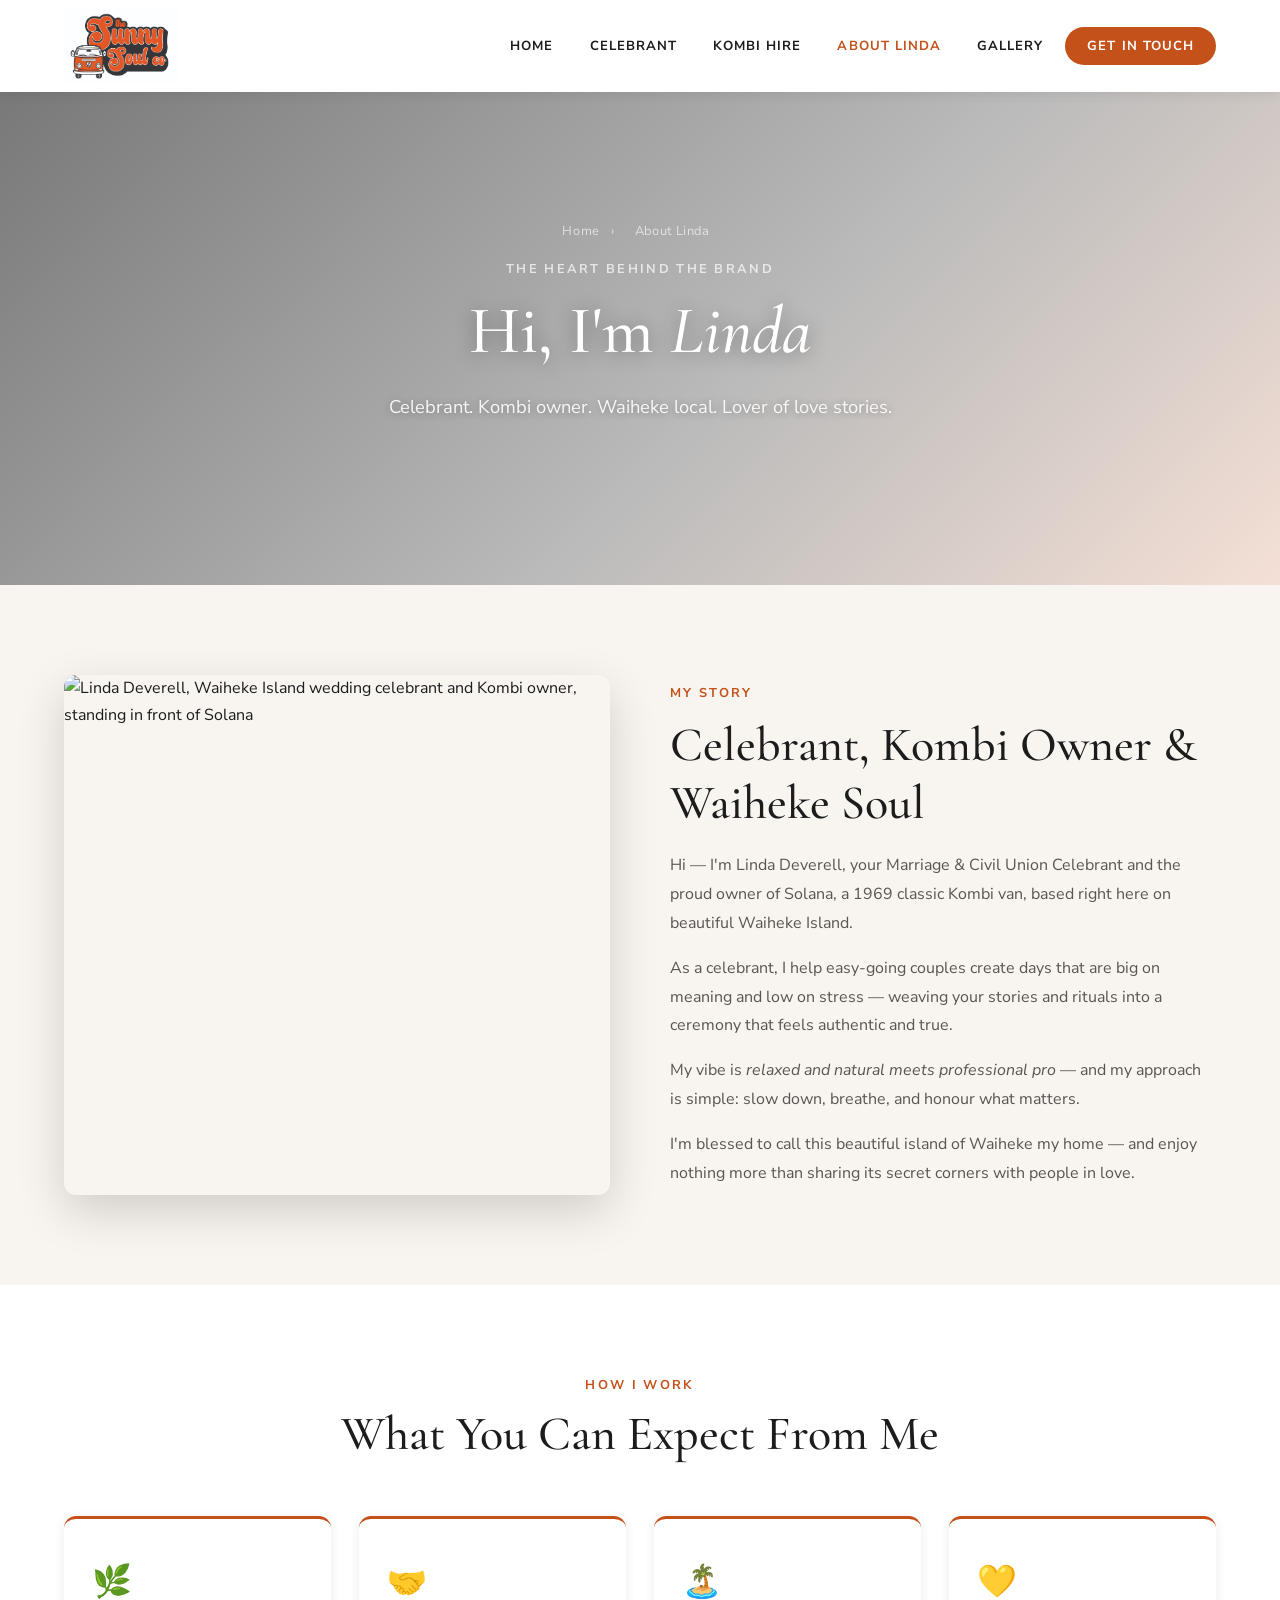
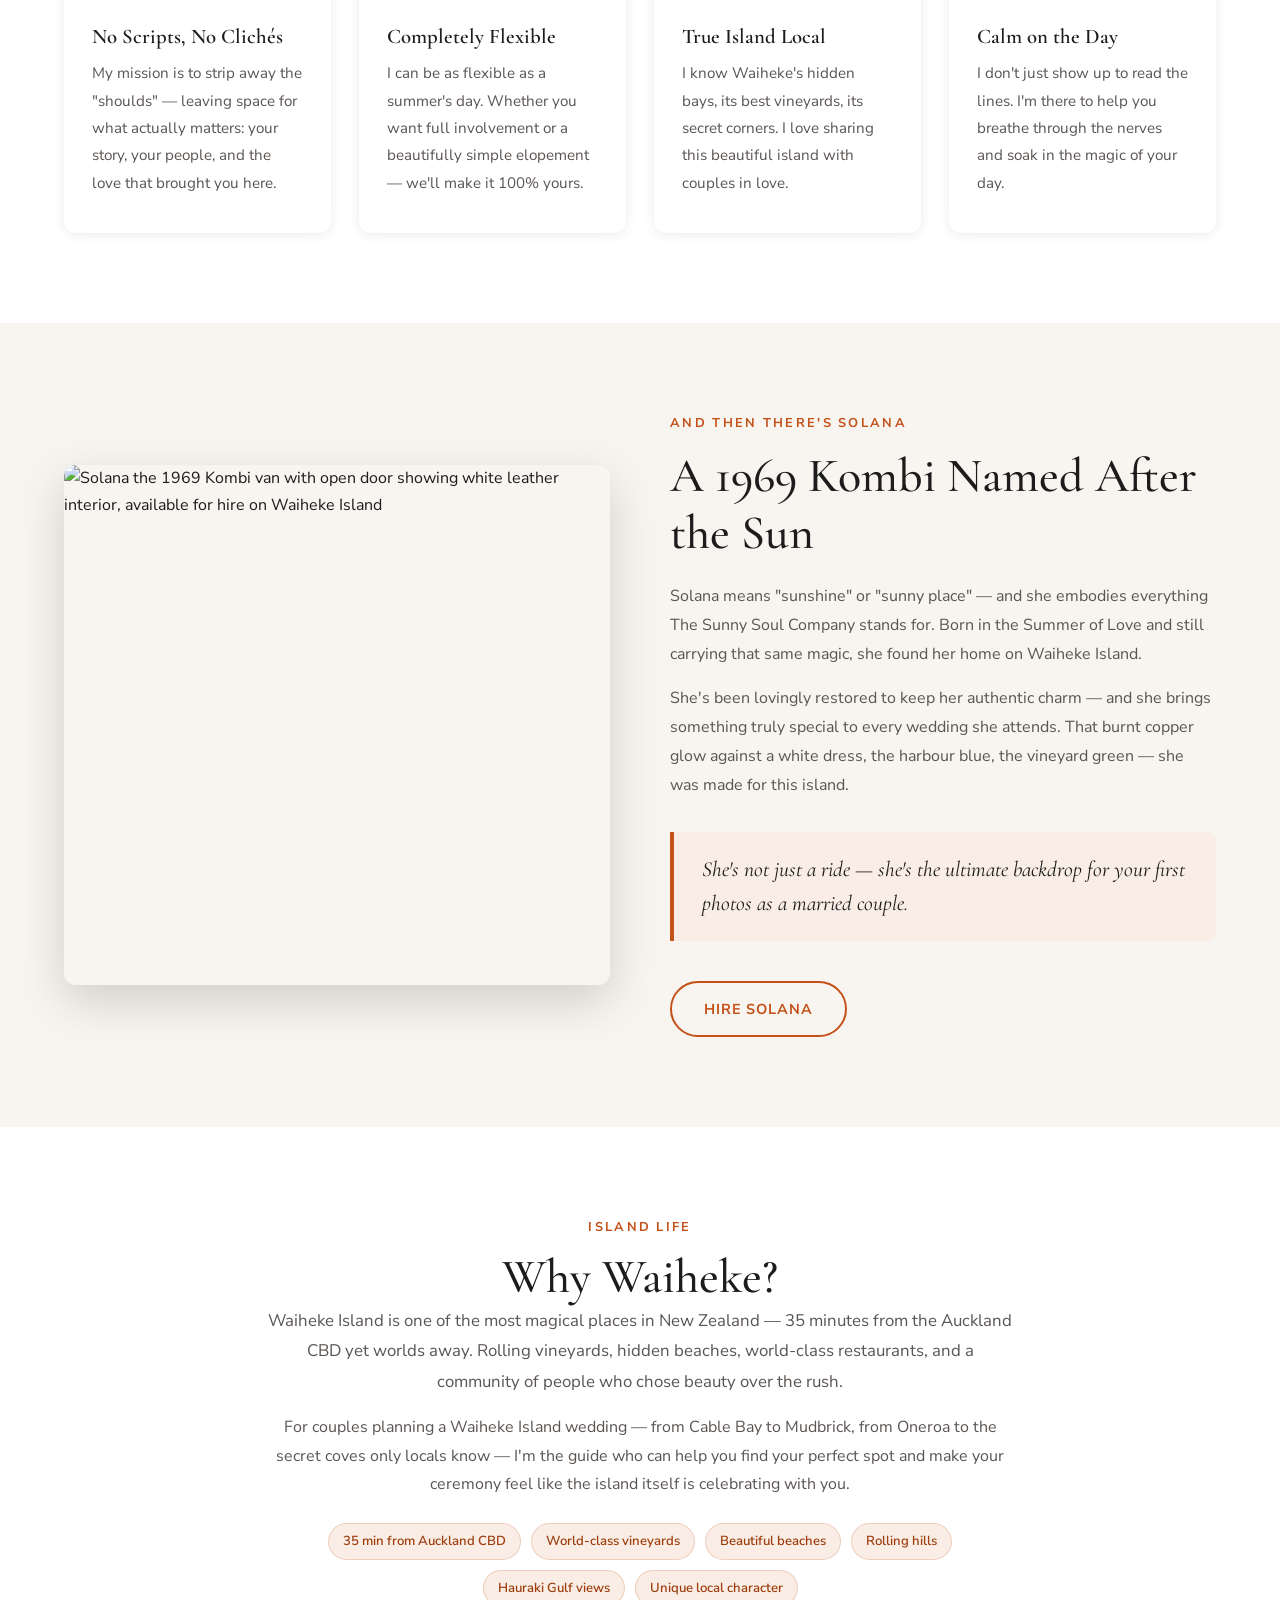
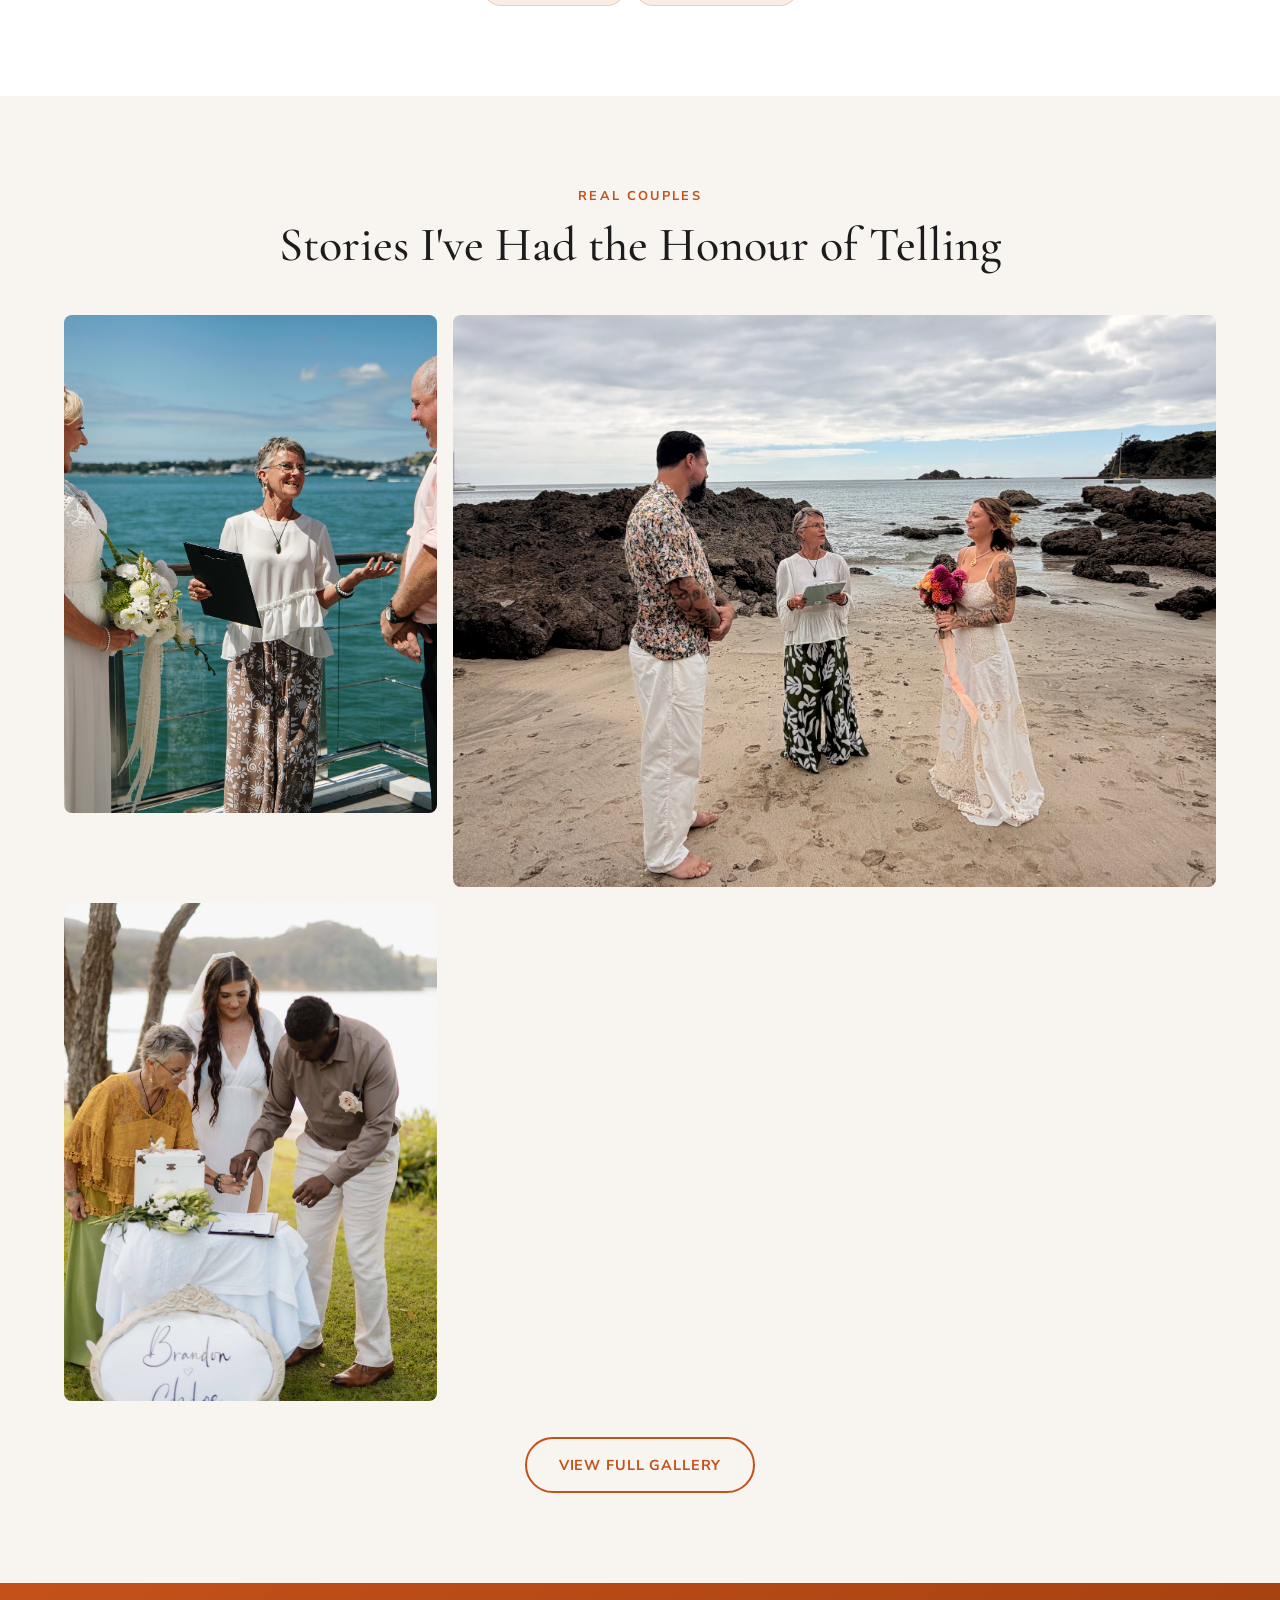
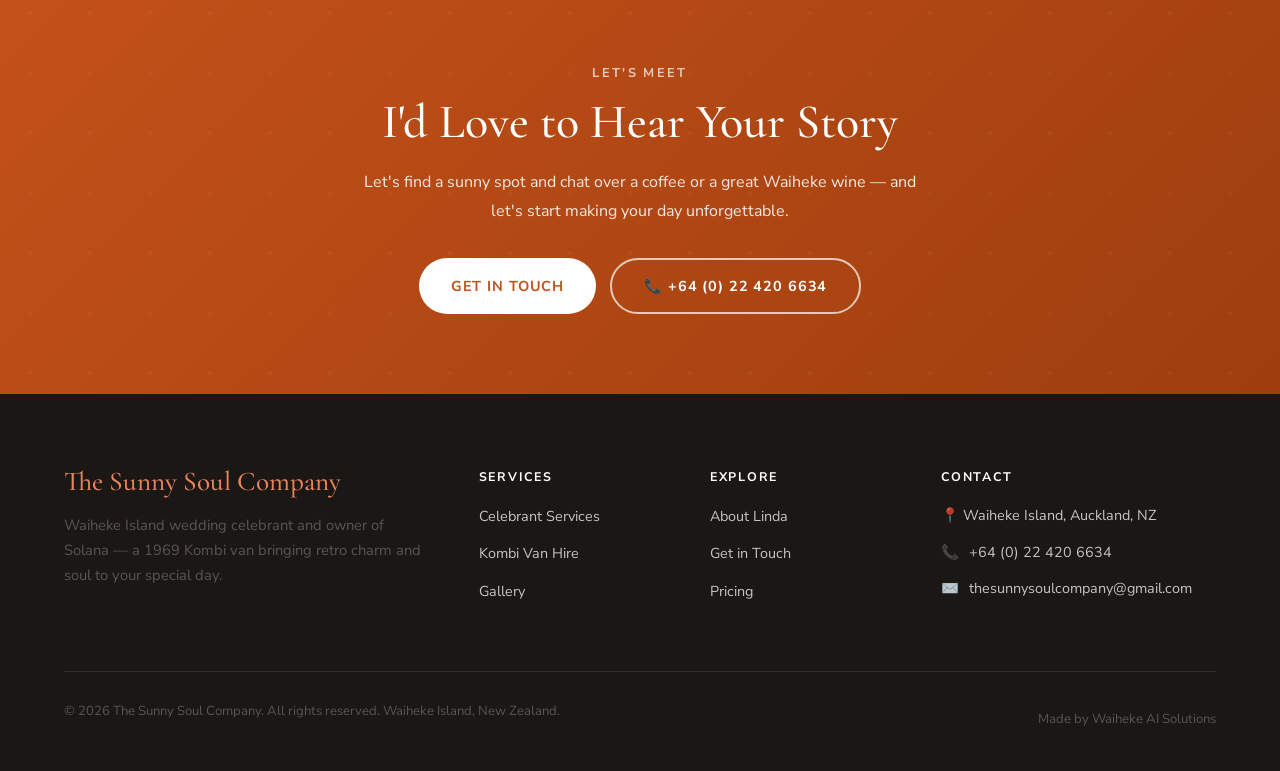
==== commit 26dc8948: "Fix empty white box in footer Replace footer logo img (which rendered as a white rectangle due to br" ====
--- a/about.html
+++ b/about.html
@@ -211,7 +211,7 @@
     <div class="container">
       <div class="footer__grid">
         <div class="footer__brand">
-          <img src="images/logo.jpg" alt="The Sunny Soul Company">
+          <span class="footer__brand-name">The Sunny Soul Company</span>
           <p>Waiheke Island wedding celebrant and owner of Solana — a 1969 Kombi van bringing retro charm and soul to your special day.</p>
         </div>
         <div class="footer__col">
--- a/css/style.css
+++ b/css/style.css
@@ -913,12 +913,14 @@
   margin-bottom: 56px;
 }
 
-.footer__brand img {
-  height: 52px;
-  width: auto;
-  margin-bottom: 16px;
-  filter: brightness(0) invert(1);
-  opacity: 0.9;
+.footer__brand-name {
+  font-family: var(--font-heading);
+  font-size: 1.7rem;
+  font-weight: 500;
+  color: var(--copper-light);
+  display: block;
+  margin-bottom: 14px;
+  line-height: 1.2;
 }
 
 .footer__brand p { font-size: 0.92rem; line-height: 1.7; }
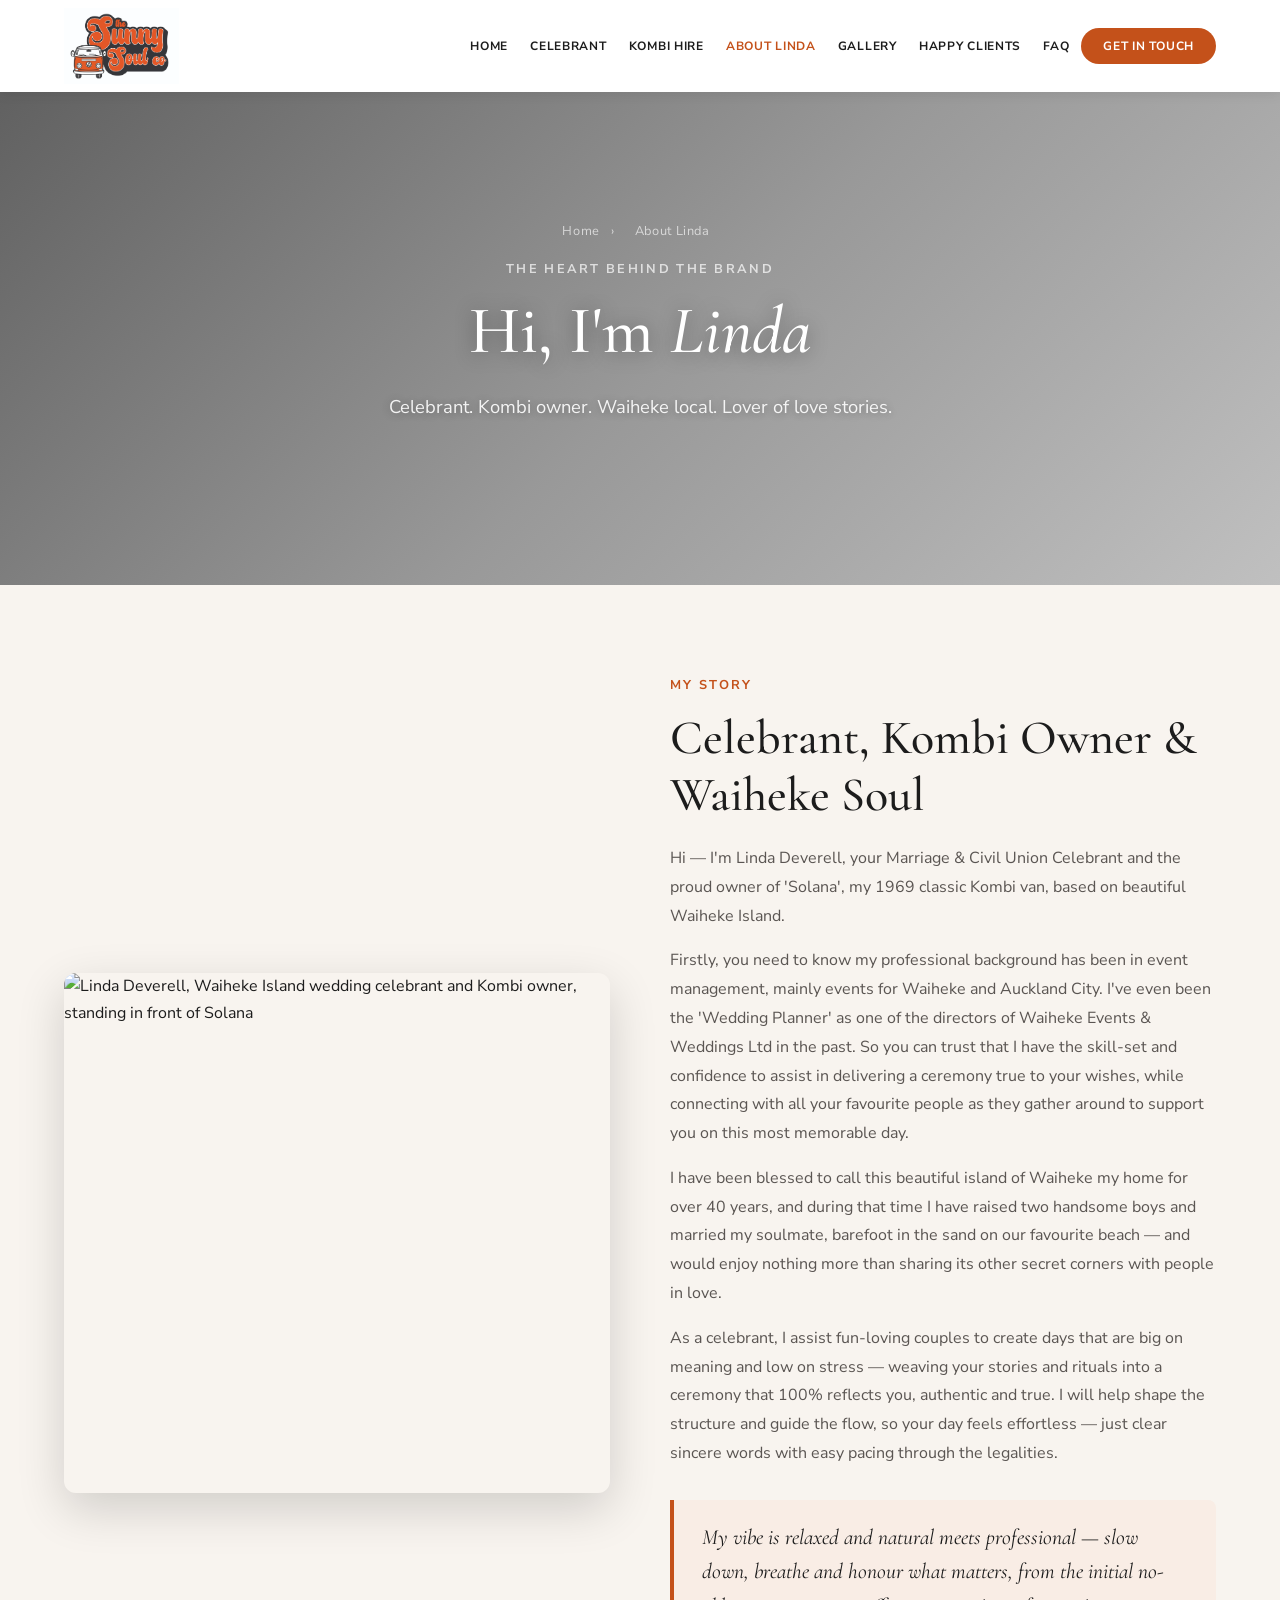
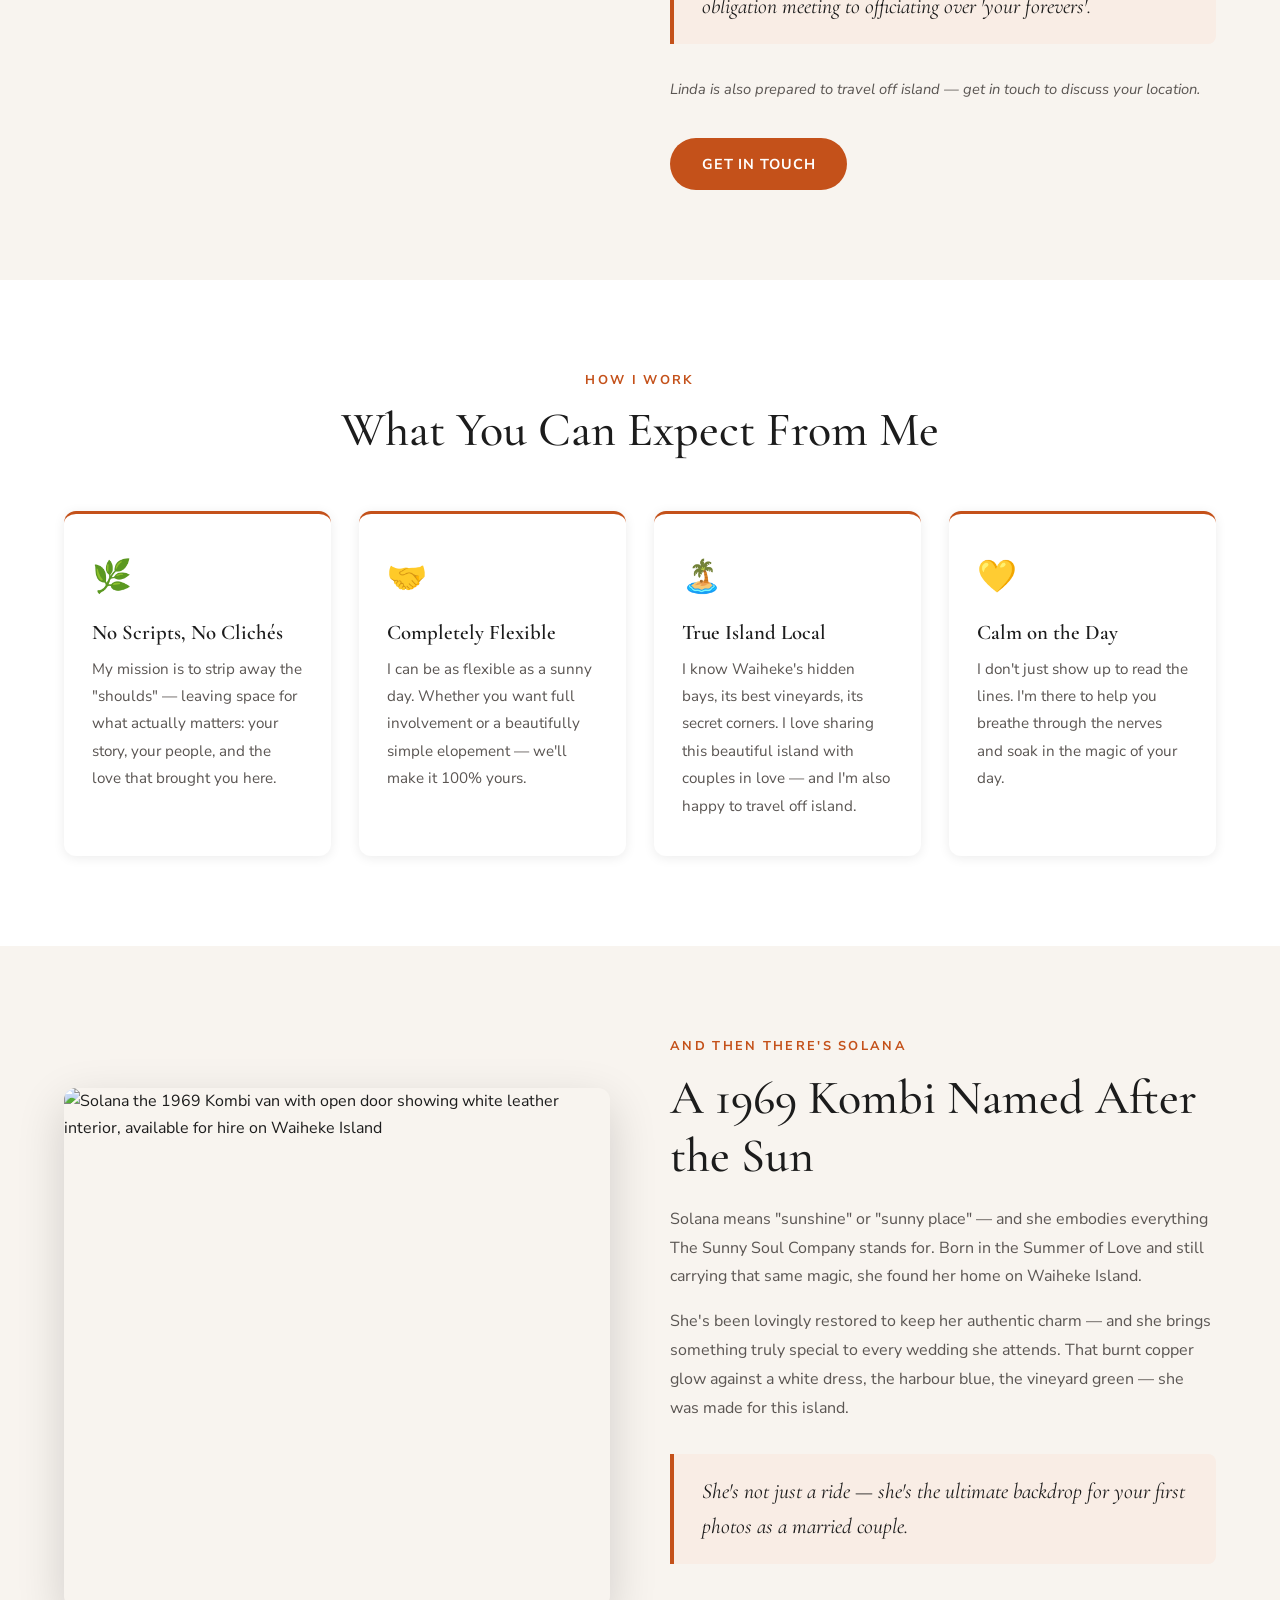
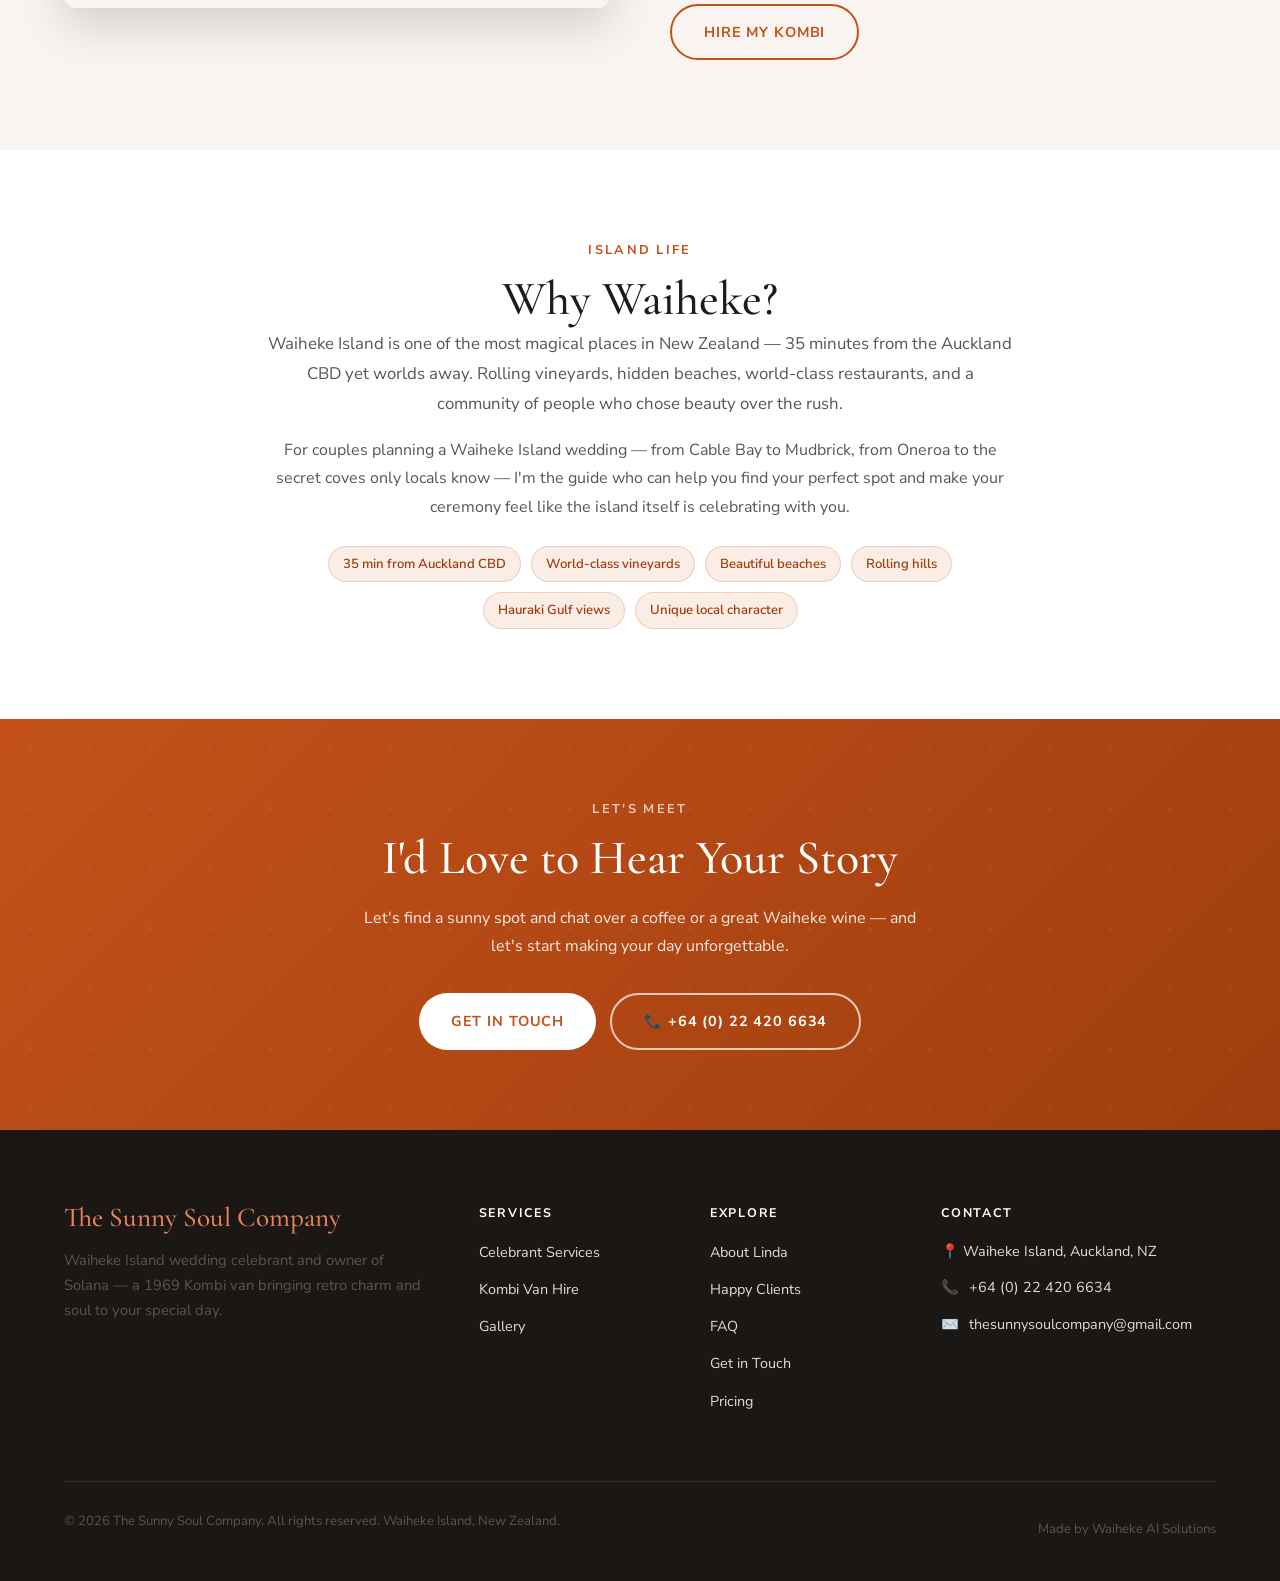
==== commit 400face9: "Major revision round — Linda's review changes applied New pages: happy-clients.html (testimonials) a" ====
--- a/about.html
+++ b/about.html
@@ -21,12 +21,14 @@
       </a>
       <div class="nav__overlay"></div>
       <ul class="nav__links" role="list">
-        <li><a href="index.html"      class="nav__link">Home</a></li>
-        <li><a href="celebrant.html"  class="nav__link">Celebrant</a></li>
-        <li><a href="kombi-hire.html" class="nav__link">Kombi Hire</a></li>
-        <li><a href="about.html"      class="nav__link">About Linda</a></li>
-        <li><a href="gallery.html"    class="nav__link">Gallery</a></li>
-        <li><a href="contact.html"    class="nav__link nav__cta">Get in Touch</a></li>
+        <li><a href="index.html"          class="nav__link">Home</a></li>
+        <li><a href="celebrant.html"      class="nav__link">Celebrant</a></li>
+        <li><a href="kombi-hire.html"     class="nav__link">Kombi Hire</a></li>
+        <li><a href="about.html"          class="nav__link">About Linda</a></li>
+        <li><a href="gallery.html"        class="nav__link">Gallery</a></li>
+        <li><a href="happy-clients.html"  class="nav__link">Happy Clients</a></li>
+        <li><a href="faq.html"            class="nav__link">FAQ</a></li>
+        <li><a href="contact.html"        class="nav__link nav__cta">Get in Touch</a></li>
       </ul>
       <button class="nav__hamburger" aria-label="Toggle menu">
         <span></span><span></span><span></span>
@@ -65,10 +67,22 @@
         <div class="two-col__text reveal reveal--delay-2">
           <span class="eyebrow">My Story</span>
           <h2>Celebrant, Kombi Owner &amp; Waiheke Soul</h2>
-          <p>Hi — I'm Linda Deverell, your Marriage &amp; Civil Union Celebrant and the proud owner of Solana, a 1969 classic Kombi van, based right here on beautiful Waiheke Island.</p>
-          <p>As a celebrant, I help easy-going couples create days that are big on meaning and low on stress — weaving your stories and rituals into a ceremony that feels authentic and true.</p>
-          <p>My vibe is <em>relaxed and natural meets professional pro</em> — and my approach is simple: slow down, breathe, and honour what matters.</p>
-          <p>I'm blessed to call this beautiful island of Waiheke my home — and enjoy nothing more than sharing its secret corners with people in love.</p>
+
+          <p>Hi — I'm Linda Deverell, your Marriage &amp; Civil Union Celebrant and the proud owner of 'Solana', my 1969 classic Kombi van, based on beautiful Waiheke Island.</p>
+
+          <p>Firstly, you need to know my professional background has been in event management, mainly events for Waiheke and Auckland City. I've even been the 'Wedding Planner' as one of the directors of Waiheke Events &amp; Weddings Ltd in the past. So you can trust that I have the skill-set and confidence to assist in delivering a ceremony true to your wishes, while connecting with all your favourite people as they gather around to support you on this most memorable day.</p>
+
+          <p>I have been blessed to call this beautiful island of Waiheke my home for over 40 years, and during that time I have raised two handsome boys and married my soulmate, barefoot in the sand on our favourite beach — and would enjoy nothing more than sharing its other secret corners with people in love.</p>
+
+          <p>As a celebrant, I assist fun-loving couples to create days that are big on meaning and low on stress — weaving your stories and rituals into a ceremony that 100% reflects you, authentic and true. I will help shape the structure and guide the flow, so your day feels effortless — just clear sincere words with easy pacing through the legalities.</p>
+
+          <div class="pull-quote">
+            <p>My vibe is relaxed and natural meets professional — slow down, breathe and honour what matters, from the initial no-obligation meeting to officiating over 'your forevers'.</p>
+          </div>
+
+          <p style="font-size:0.92rem; color:var(--text-light);"><em>Linda is also prepared to travel off island — get in touch to discuss your location.</em></p>
+
+          <a href="contact.html" class="btn btn--primary" style="margin-top:20px;">Get in Touch</a>
         </div>
       </div>
     </div>
@@ -90,12 +104,12 @@
         <div class="feature-card reveal reveal--delay-2">
           <span class="feature-card__icon">🤝</span>
           <h4>Completely Flexible</h4>
-          <p>I can be as flexible as a summer's day. Whether you want full involvement or a beautifully simple elopement — we'll make it 100% yours.</p>
+          <p>I can be as flexible as a sunny day. Whether you want full involvement or a beautifully simple elopement — we'll make it 100% yours.</p>
         </div>
         <div class="feature-card reveal reveal--delay-3">
           <span class="feature-card__icon">🏝️</span>
           <h4>True Island Local</h4>
-          <p>I know Waiheke's hidden bays, its best vineyards, its secret corners. I love sharing this beautiful island with couples in love.</p>
+          <p>I know Waiheke's hidden bays, its best vineyards, its secret corners. I love sharing this beautiful island with couples in love — and I'm also happy to travel off island.</p>
         </div>
         <div class="feature-card reveal reveal--delay-4">
           <span class="feature-card__icon">💛</span>
@@ -118,7 +132,7 @@
           <div class="pull-quote">
             <p>She's not just a ride — she's the ultimate backdrop for your first photos as a married couple.</p>
           </div>
-          <a href="kombi-hire.html" class="btn btn--outline" style="margin-top:8px;">Hire Solana</a>
+          <a href="kombi-hire.html" class="btn btn--outline" style="margin-top:8px;">Hire My Kombi</a>
         </div>
         <div class="two-col__img reveal reveal--delay-2">
           <img
@@ -151,48 +165,6 @@
     </div>
   </section>
 
-  <!-- Real ceremonies gallery strip -->
-  <section class="section section--cream">
-    <div class="container">
-      <div class="text-center reveal" style="margin-bottom:40px;">
-        <span class="eyebrow">Real Couples</span>
-        <h2>Stories I've Had the Honour of Telling</h2>
-      </div>
-      <div class="gallery-grid reveal">
-        <div class="gallery-item"
-          data-src="images/waiheke-island-wedding-ceremony-harbour.jpg"
-          data-alt="Waterfront wedding ceremony on Waiheke Island officiated by Linda Deverell"
-          data-category="ceremonies">
-          <img src="images/waiheke-island-wedding-ceremony-harbour.jpg" alt="Linda Deverell officiating a waterfront wedding ceremony on Waiheke Island" loading="lazy">
-          <div class="gallery-item__overlay">
-            <svg viewBox="0 0 24 24" fill="none" stroke="currentColor" stroke-width="1.5"><path d="M21 21l-5.197-5.197m0 0A7.5 7.5 0 105.196 5.196a7.5 7.5 0 0010.607 10.607zM10.5 7.5v6m3-3h-6"/></svg>
-          </div>
-        </div>
-        <div class="gallery-item gallery-item--wide"
-          data-src="images/beach-wedding-ceremony-waiheke-island.jpg"
-          data-alt="Barefoot beach wedding ceremony on Waiheke Island"
-          data-category="ceremonies">
-          <img src="images/beach-wedding-ceremony-waiheke-island.jpg" alt="Barefoot beach wedding ceremony on Waiheke Island" loading="lazy">
-          <div class="gallery-item__overlay">
-            <svg viewBox="0 0 24 24" fill="none" stroke="currentColor" stroke-width="1.5"><path d="M21 21l-5.197-5.197m0 0A7.5 7.5 0 105.196 5.196a7.5 7.5 0 0010.607 10.607zM10.5 7.5v6m3-3h-6"/></svg>
-          </div>
-        </div>
-        <div class="gallery-item"
-          data-src="images/waiheke-wedding-register-signing.jpg"
-          data-alt="Couple signing the marriage register at Waiheke Island ceremony"
-          data-category="ceremonies">
-          <img src="images/waiheke-wedding-register-signing.jpg" alt="Couple signing the marriage register at their Waiheke Island ceremony" loading="lazy">
-          <div class="gallery-item__overlay">
-            <svg viewBox="0 0 24 24" fill="none" stroke="currentColor" stroke-width="1.5"><path d="M21 21l-5.197-5.197m0 0A7.5 7.5 0 105.196 5.196a7.5 7.5 0 0010.607 10.607zM10.5 7.5v6m3-3h-6"/></svg>
-          </div>
-        </div>
-      </div>
-      <div class="text-center" style="margin-top:36px;">
-        <a href="gallery.html" class="btn btn--outline">View Full Gallery</a>
-      </div>
-    </div>
-  </section>
-
   <!-- CTA -->
   <section class="cta-banner">
     <div class="container">
@@ -226,6 +198,8 @@
           <h5>Explore</h5>
           <ul class="footer__links">
             <li><a href="about.html">About Linda</a></li>
+            <li><a href="happy-clients.html">Happy Clients</a></li>
+            <li><a href="faq.html">FAQ</a></li>
             <li><a href="contact.html">Get in Touch</a></li>
             <li><a href="celebrant.html#pricing">Pricing</a></li>
           </ul>
--- a/css/style.css
+++ b/css/style.css
@@ -188,18 +188,19 @@
 .nav__links {
   display: flex;
   align-items: center;
-  gap: 8px;
+  gap: 2px;
 }
 
 .nav__link {
-  font-size: 0.82rem;
+  font-size: 0.75rem;
   font-weight: 700;
-  letter-spacing: 0.08em;
+  letter-spacing: 0.06em;
   text-transform: uppercase;
-  padding: 8px 14px;
+  padding: 8px 10px;
   border-radius: 6px;
   transition: var(--transition);
   color: var(--text);
+  white-space: nowrap;
 }
 
 .nav--transparent .nav__link { color: var(--white); }
@@ -274,9 +275,9 @@
   inset: 0;
   background: linear-gradient(
     135deg,
-    rgba(28,28,28,0.62) 0%,
-    rgba(28,28,28,0.3) 60%,
-    rgba(196,81,26,0.18) 100%
+    rgba(28,28,28,0.72) 0%,
+    rgba(28,28,28,0.45) 55%,
+    rgba(28,28,28,0.28) 100%
   );
 }
 
@@ -902,7 +903,7 @@
 /* ── Footer ── */
 .footer {
   background: #1A1714;
-  color: rgba(255,255,255,0.75);
+  color: rgba(255,255,255,0.85);
   padding: 72px 0 32px;
 }
 
@@ -961,7 +962,7 @@
   align-items: center;
   justify-content: space-between;
   font-size: 0.82rem;
-  color: rgba(255,255,255,0.4);
+  color: rgba(255,255,255,0.6);
 }
 
 .footer__bottom a { transition: color 0.2s; }
@@ -981,7 +982,7 @@
 .reveal--delay-4 { transition-delay: 0.4s; }
 
 /* ── Mobile Menu ── */
-@media (max-width: 900px) {
+@media (max-width: 1100px) {
   .nav__hamburger { display: flex; }
 
   .nav__links {
@@ -997,6 +998,8 @@
     gap: 4px;
     box-shadow: -8px 0 40px rgba(0,0,0,0.15);
     transition: right 0.4s cubic-bezier(0.25, 0.46, 0.45, 0.94);
+    overflow-y: auto;
+    z-index: 1000;
   }
 
   .nav__links.open { right: 0; }
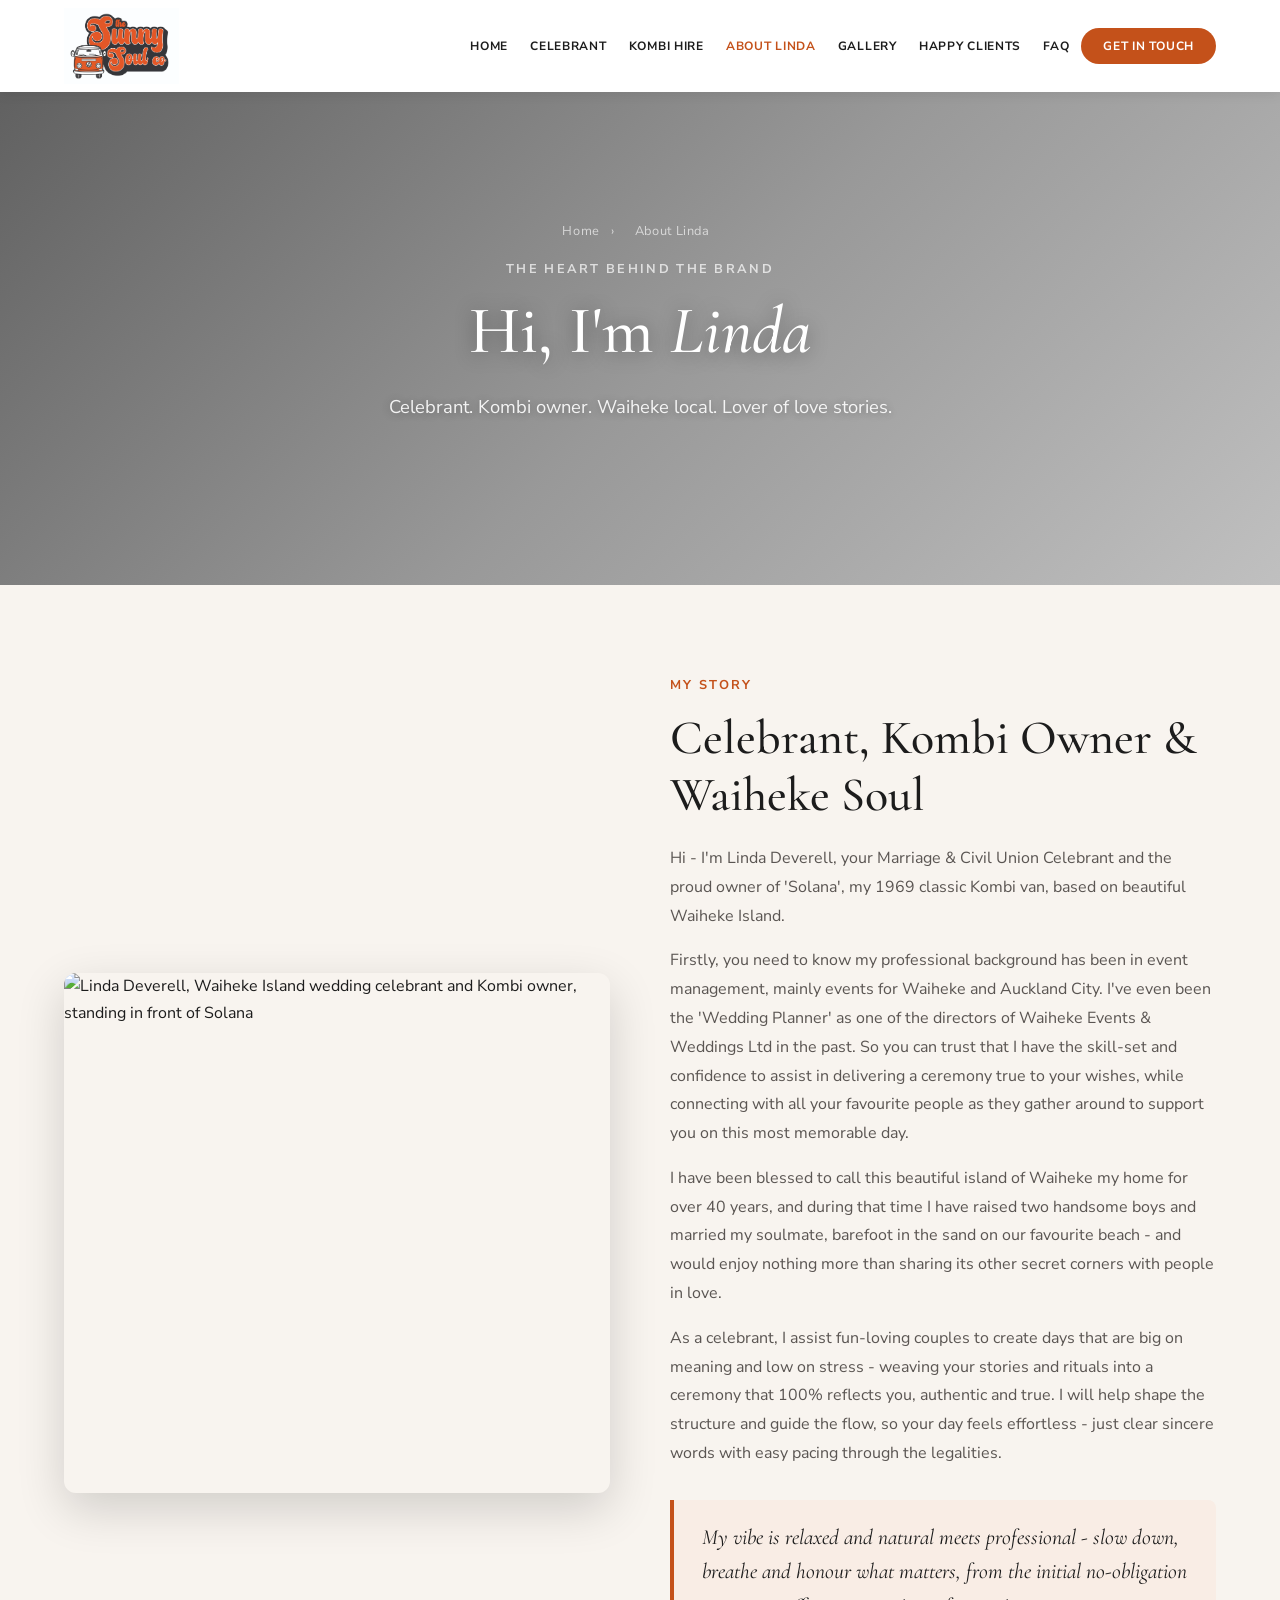
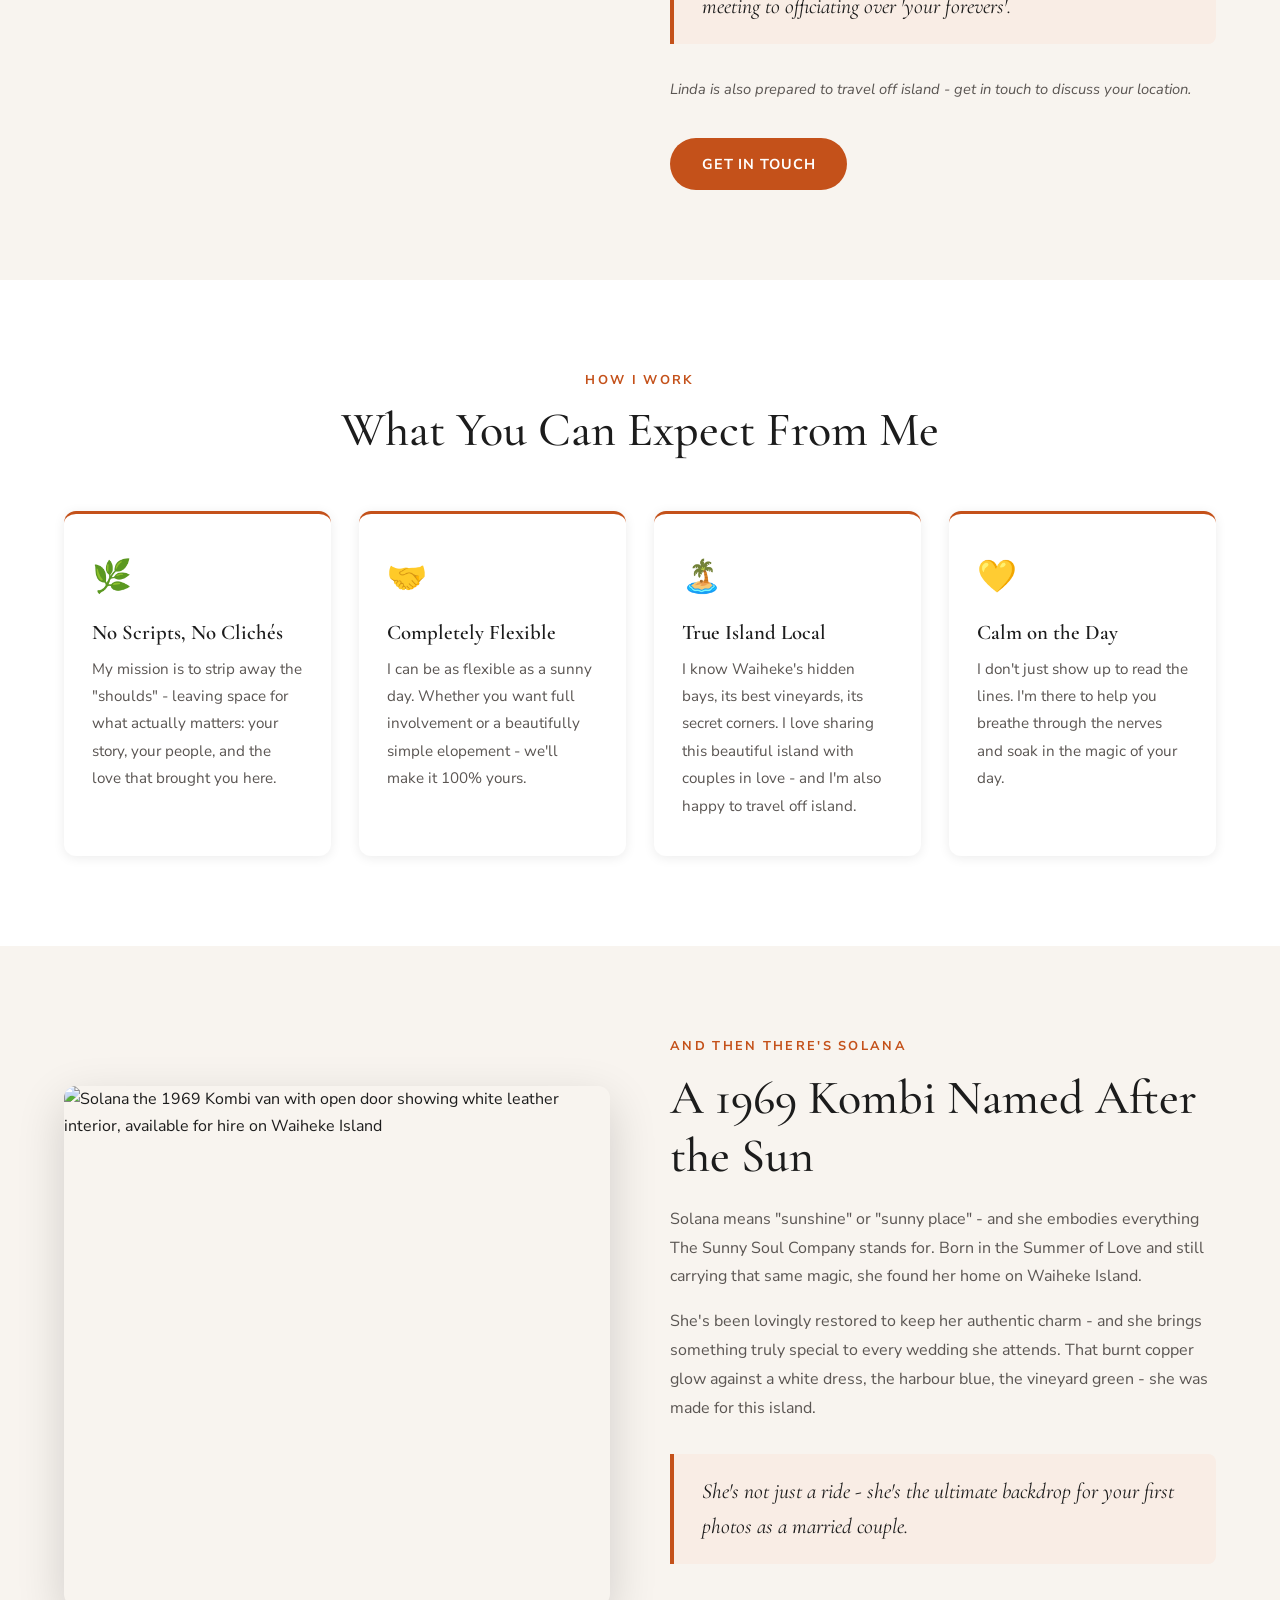
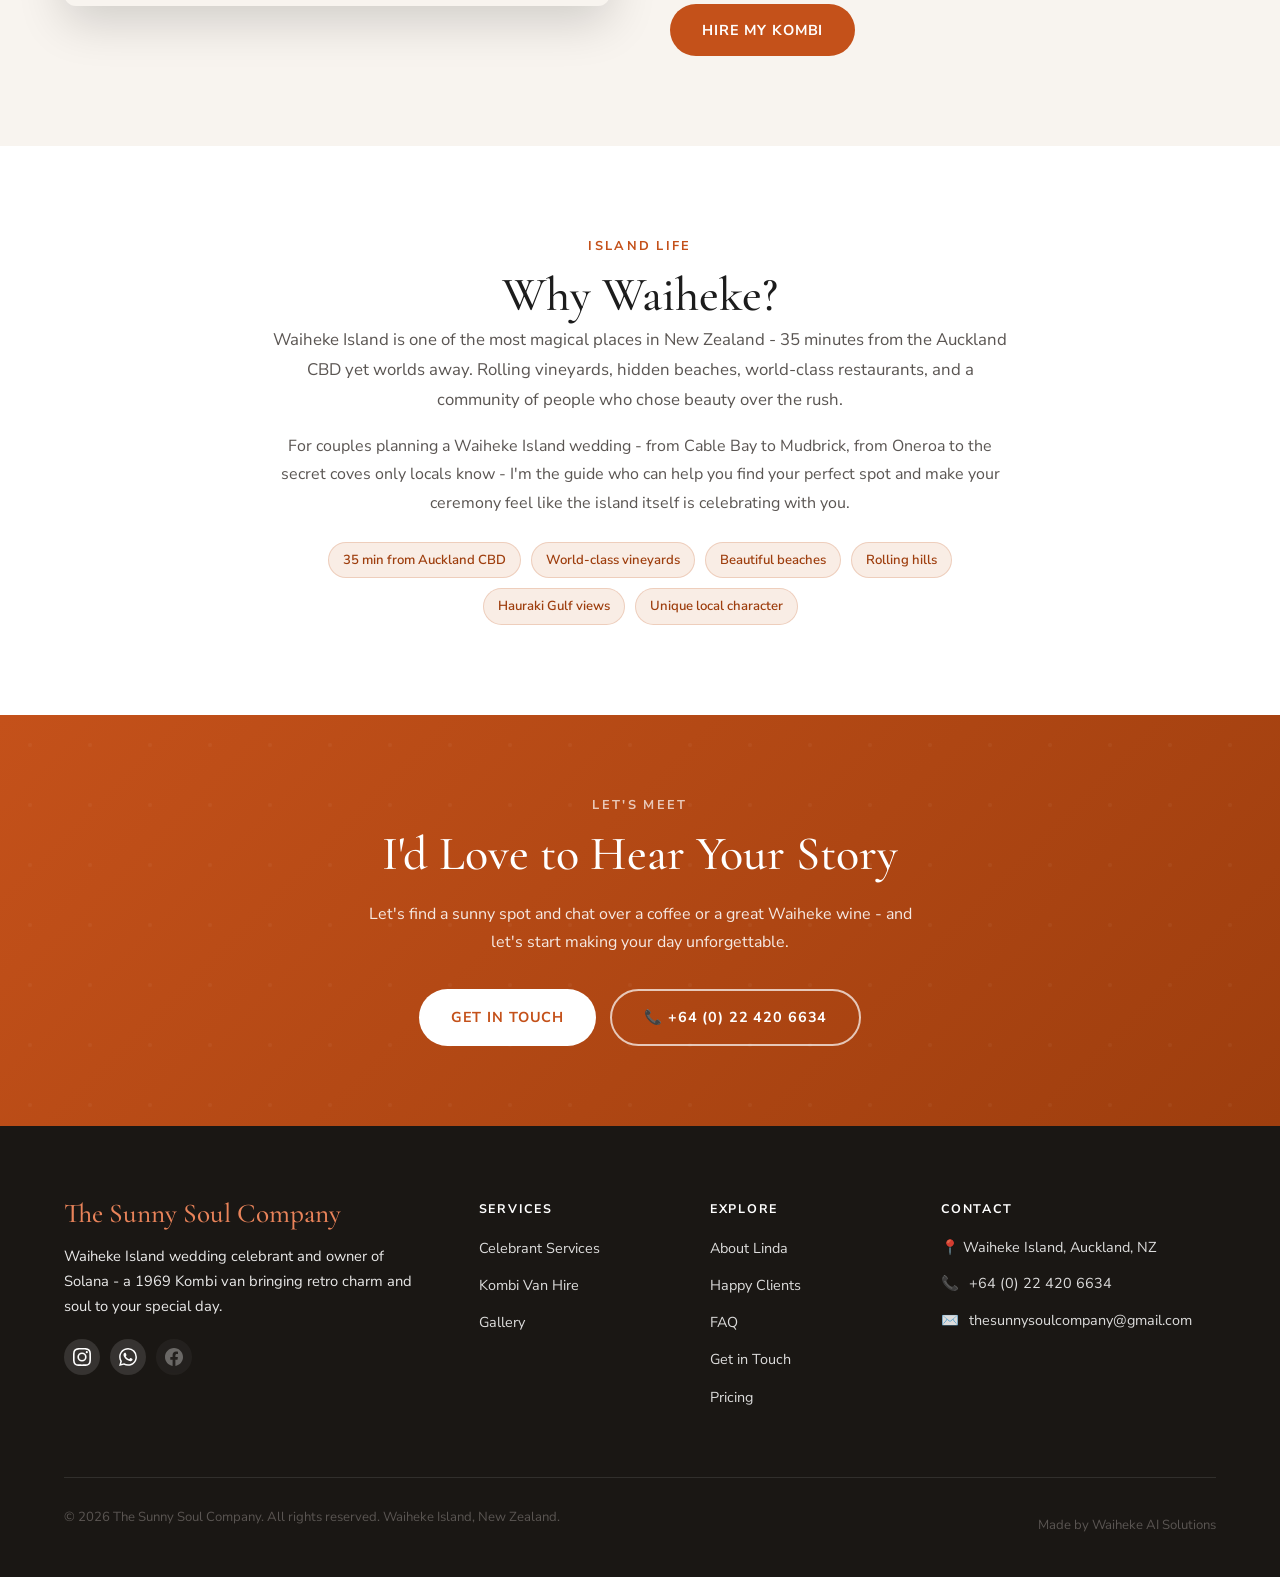
==== commit c6cc1c70: "7 revisions: buttons, hero, em-dashes, card readability, footer colours, social icons, remove form 1" ====
--- a/about.html
+++ b/about.html
@@ -1,10 +1,10 @@
-<!DOCTYPE html>
+﻿<!DOCTYPE html>
 <html lang="en">
 <head>
   <meta charset="UTF-8">
   <meta name="viewport" content="width=device-width, initial-scale=1.0">
   <title>About Linda Deverell | Waiheke Island Celebrant | The Sunny Soul Company</title>
-  <meta name="description" content="Meet Linda Deverell — Waiheke Island marriage celebrant and owner of Solana the 1969 Kombi. A local who loves sharing the island's magic with people in love.">
+  <meta name="description" content="Meet Linda Deverell - Waiheke Island marriage celebrant and owner of Solana the 1969 Kombi. A local who loves sharing the island's magic with people in love.">
   <meta name="keywords" content="Linda Deverell, Waiheke Island celebrant, marriage celebrant Auckland, Waiheke wedding celebrant about">
   <link rel="canonical" href="https://www.thesunnysoulcompany.co.nz/about">
 
@@ -16,7 +16,7 @@
   <!-- Navigation -->
   <nav class="nav nav--solid" role="navigation" aria-label="Main navigation">
     <div class="nav__inner">
-      <a href="index.html" class="nav__logo" aria-label="The Sunny Soul Company — Home">
+      <a href="index.html" class="nav__logo" aria-label="The Sunny Soul Company - Home">
         <img src="images/logo.jpg" alt="The Sunny Soul Company logo">
       </a>
       <div class="nav__overlay"></div>
@@ -68,19 +68,19 @@
           <span class="eyebrow">My Story</span>
           <h2>Celebrant, Kombi Owner &amp; Waiheke Soul</h2>
 
-          <p>Hi — I'm Linda Deverell, your Marriage &amp; Civil Union Celebrant and the proud owner of 'Solana', my 1969 classic Kombi van, based on beautiful Waiheke Island.</p>
+          <p>Hi - I'm Linda Deverell, your Marriage &amp; Civil Union Celebrant and the proud owner of 'Solana', my 1969 classic Kombi van, based on beautiful Waiheke Island.</p>
 
           <p>Firstly, you need to know my professional background has been in event management, mainly events for Waiheke and Auckland City. I've even been the 'Wedding Planner' as one of the directors of Waiheke Events &amp; Weddings Ltd in the past. So you can trust that I have the skill-set and confidence to assist in delivering a ceremony true to your wishes, while connecting with all your favourite people as they gather around to support you on this most memorable day.</p>
 
-          <p>I have been blessed to call this beautiful island of Waiheke my home for over 40 years, and during that time I have raised two handsome boys and married my soulmate, barefoot in the sand on our favourite beach — and would enjoy nothing more than sharing its other secret corners with people in love.</p>
-
-          <p>As a celebrant, I assist fun-loving couples to create days that are big on meaning and low on stress — weaving your stories and rituals into a ceremony that 100% reflects you, authentic and true. I will help shape the structure and guide the flow, so your day feels effortless — just clear sincere words with easy pacing through the legalities.</p>
+          <p>I have been blessed to call this beautiful island of Waiheke my home for over 40 years, and during that time I have raised two handsome boys and married my soulmate, barefoot in the sand on our favourite beach - and would enjoy nothing more than sharing its other secret corners with people in love.</p>
+
+          <p>As a celebrant, I assist fun-loving couples to create days that are big on meaning and low on stress - weaving your stories and rituals into a ceremony that 100% reflects you, authentic and true. I will help shape the structure and guide the flow, so your day feels effortless - just clear sincere words with easy pacing through the legalities.</p>
 
           <div class="pull-quote">
-            <p>My vibe is relaxed and natural meets professional — slow down, breathe and honour what matters, from the initial no-obligation meeting to officiating over 'your forevers'.</p>
+            <p>My vibe is relaxed and natural meets professional - slow down, breathe and honour what matters, from the initial no-obligation meeting to officiating over 'your forevers'.</p>
           </div>
 
-          <p style="font-size:0.92rem; color:var(--text-light);"><em>Linda is also prepared to travel off island — get in touch to discuss your location.</em></p>
+          <p style="font-size:0.92rem; color:var(--text-light);"><em>Linda is also prepared to travel off island - get in touch to discuss your location.</em></p>
 
           <a href="contact.html" class="btn btn--primary" style="margin-top:20px;">Get in Touch</a>
         </div>
@@ -99,17 +99,17 @@
         <div class="feature-card reveal reveal--delay-1">
           <span class="feature-card__icon">🌿</span>
           <h4>No Scripts, No Clichés</h4>
-          <p>My mission is to strip away the "shoulds" — leaving space for what actually matters: your story, your people, and the love that brought you here.</p>
+          <p>My mission is to strip away the "shoulds" - leaving space for what actually matters: your story, your people, and the love that brought you here.</p>
         </div>
         <div class="feature-card reveal reveal--delay-2">
           <span class="feature-card__icon">🤝</span>
           <h4>Completely Flexible</h4>
-          <p>I can be as flexible as a sunny day. Whether you want full involvement or a beautifully simple elopement — we'll make it 100% yours.</p>
+          <p>I can be as flexible as a sunny day. Whether you want full involvement or a beautifully simple elopement - we'll make it 100% yours.</p>
         </div>
         <div class="feature-card reveal reveal--delay-3">
           <span class="feature-card__icon">🏝️</span>
           <h4>True Island Local</h4>
-          <p>I know Waiheke's hidden bays, its best vineyards, its secret corners. I love sharing this beautiful island with couples in love — and I'm also happy to travel off island.</p>
+          <p>I know Waiheke's hidden bays, its best vineyards, its secret corners. I love sharing this beautiful island with couples in love - and I'm also happy to travel off island.</p>
         </div>
         <div class="feature-card reveal reveal--delay-4">
           <span class="feature-card__icon">💛</span>
@@ -127,12 +127,12 @@
         <div class="two-col__text reveal">
           <span class="eyebrow">And Then There's Solana</span>
           <h2>A 1969 Kombi Named After the Sun</h2>
-          <p>Solana means "sunshine" or "sunny place" — and she embodies everything The Sunny Soul Company stands for. Born in the Summer of Love and still carrying that same magic, she found her home on Waiheke Island.</p>
-          <p>She's been lovingly restored to keep her authentic charm — and she brings something truly special to every wedding she attends. That burnt copper glow against a white dress, the harbour blue, the vineyard green — she was made for this island.</p>
+          <p>Solana means "sunshine" or "sunny place" - and she embodies everything The Sunny Soul Company stands for. Born in the Summer of Love and still carrying that same magic, she found her home on Waiheke Island.</p>
+          <p>She's been lovingly restored to keep her authentic charm - and she brings something truly special to every wedding she attends. That burnt copper glow against a white dress, the harbour blue, the vineyard green - she was made for this island.</p>
           <div class="pull-quote">
-            <p>She's not just a ride — she's the ultimate backdrop for your first photos as a married couple.</p>
+            <p>She's not just a ride - she's the ultimate backdrop for your first photos as a married couple.</p>
           </div>
-          <a href="kombi-hire.html" class="btn btn--outline" style="margin-top:8px;">Hire My Kombi</a>
+          <a href="kombi-hire.html" class="btn btn--primary" style="margin-top:8px;">Hire My Kombi</a>
         </div>
         <div class="two-col__img reveal reveal--delay-2">
           <img
@@ -150,8 +150,8 @@
       <div class="reveal">
         <span class="eyebrow">Island Life</span>
         <h2>Why Waiheke?</h2>
-        <p style="font-size:1.05rem;">Waiheke Island is one of the most magical places in New Zealand — 35 minutes from the Auckland CBD yet worlds away. Rolling vineyards, hidden beaches, world-class restaurants, and a community of people who chose beauty over the rush.</p>
-        <p>For couples planning a Waiheke Island wedding — from Cable Bay to Mudbrick, from Oneroa to the secret coves only locals know — I'm the guide who can help you find your perfect spot and make your ceremony feel like the island itself is celebrating with you.</p>
+        <p style="font-size:1.05rem;">Waiheke Island is one of the most magical places in New Zealand - 35 minutes from the Auckland CBD yet worlds away. Rolling vineyards, hidden beaches, world-class restaurants, and a community of people who chose beauty over the rush.</p>
+        <p>For couples planning a Waiheke Island wedding - from Cable Bay to Mudbrick, from Oneroa to the secret coves only locals know - I'm the guide who can help you find your perfect spot and make your ceremony feel like the island itself is celebrating with you.</p>
       </div>
 
       <div class="venue-tags reveal" style="justify-content:center; margin-top:1.5rem;">
@@ -170,7 +170,7 @@
     <div class="container">
       <span class="eyebrow" style="color:rgba(255,255,255,0.7);">Let's Meet</span>
       <h2>I'd Love to Hear Your Story</h2>
-      <p>Let's find a sunny spot and chat over a coffee or a great Waiheke wine — and let's start making your day unforgettable.</p>
+      <p>Let's find a sunny spot and chat over a coffee or a great Waiheke wine - and let's start making your day unforgettable.</p>
       <div class="cta-banner__buttons">
         <a href="contact.html" class="btn btn--white">Get in Touch</a>
         <a href="tel:+64224206634" class="btn btn--outline-white">📞 +64 (0) 22 420 6634</a>
@@ -184,7 +184,18 @@
       <div class="footer__grid">
         <div class="footer__brand">
           <span class="footer__brand-name">The Sunny Soul Company</span>
-          <p>Waiheke Island wedding celebrant and owner of Solana — a 1969 Kombi van bringing retro charm and soul to your special day.</p>
+          <p>Waiheke Island wedding celebrant and owner of Solana - a 1969 Kombi van bringing retro charm and soul to your special day.</p>
+          <div class="footer__social">
+            <a href="https://www.instagram.com/sunny_soul_co_waiheke?igsh=Y200ODVpang0bDlr&utm_source=qr" target="_blank" rel="noopener" aria-label="Instagram">
+              <svg xmlns="http://www.w3.org/2000/svg" width="18" height="18" fill="currentColor" viewBox="0 0 24 24"><path d="M12 2.163c3.204 0 3.584.012 4.85.07 3.252.148 4.771 1.691 4.919 4.919.058 1.265.069 1.645.069 4.849 0 3.205-.012 3.584-.069 4.849-.149 3.225-1.664 4.771-4.919 4.919-1.266.058-1.644.07-4.85.07-3.204 0-3.584-.012-4.849-.07-3.26-.149-4.771-1.699-4.919-4.92-.058-1.265-.07-1.644-.07-4.849 0-3.204.013-3.583.07-4.849.149-3.227 1.664-4.771 4.919-4.919 1.266-.057 1.645-.069 4.849-.069zM12 0C8.741 0 8.333.014 7.053.072 2.695.272.273 2.69.073 7.052.014 8.333 0 8.741 0 12c0 3.259.014 3.668.072 4.948.2 4.358 2.618 6.78 6.98 6.98C8.333 23.986 8.741 24 12 24c3.259 0 3.668-.014 4.948-.072 4.354-.2 6.782-2.618 6.979-6.98.059-1.28.073-1.689.073-4.948 0-3.259-.014-3.667-.072-4.947-.196-4.354-2.617-6.78-6.979-6.98C15.668.014 15.259 0 12 0zm0 5.838a6.162 6.162 0 100 12.324 6.162 6.162 0 000-12.324zM12 16a4 4 0 110-8 4 4 0 010 8zm6.406-11.845a1.44 1.44 0 100 2.881 1.44 1.44 0 000-2.881z"/></svg>
+            </a>
+            <a href="https://wa.me/64224206634" target="_blank" rel="noopener" aria-label="WhatsApp">
+              <svg xmlns="http://www.w3.org/2000/svg" width="18" height="18" fill="currentColor" viewBox="0 0 24 24"><path d="M17.472 14.382c-.297-.149-1.758-.867-2.03-.967-.273-.099-.471-.148-.67.15-.197.297-.767.966-.94 1.164-.173.199-.347.223-.644.075-.297-.15-1.255-.463-2.39-1.475-.883-.788-1.48-1.761-1.653-2.059-.173-.297-.018-.458.13-.606.134-.133.298-.347.446-.52.149-.174.198-.298.298-.497.099-.198.05-.371-.025-.52-.075-.149-.669-1.612-.916-2.207-.242-.579-.487-.5-.669-.51-.173-.008-.371-.01-.57-.01-.198 0-.52.074-.792.372-.272.297-1.04 1.016-1.04 2.479 0 1.462 1.065 2.875 1.213 3.074.149.198 2.096 3.2 5.077 4.487.709.306 1.262.489 1.694.625.712.227 1.36.195 1.871.118.571-.085 1.758-.719 2.006-1.413.248-.694.248-1.289.173-1.413-.074-.124-.272-.198-.57-.347m-5.421 7.403h-.004a9.87 9.87 0 01-5.031-1.378l-.361-.214-3.741.982.998-3.648-.235-.374a9.86 9.86 0 01-1.51-5.26c.001-5.45 4.436-9.884 9.888-9.884 2.64 0 5.122 1.03 6.988 2.898a9.825 9.825 0 012.893 6.994c-.003 5.45-4.437 9.884-9.885 9.884m8.413-18.297A11.815 11.815 0 0012.05 0C5.495 0 .16 5.335.157 11.892c0 2.096.547 4.142 1.588 5.945L.057 24l6.305-1.654a11.882 11.882 0 005.683 1.448h.005c6.554 0 11.89-5.335 11.893-11.893a11.821 11.821 0 00-3.48-8.413z"/></svg>
+            </a>
+            <span class="footer__social-icon footer__social-icon--disabled" title="Facebook - coming soon" aria-label="Facebook - coming soon">
+              <svg xmlns="http://www.w3.org/2000/svg" width="18" height="18" fill="currentColor" viewBox="0 0 24 24"><path d="M24 12.073c0-6.627-5.373-12-12-12s-12 5.373-12 12c0 5.99 4.388 10.954 10.125 11.854v-8.385H7.078v-3.47h3.047V9.43c0-3.007 1.792-4.669 4.533-4.669 1.312 0 2.686.235 2.686.235v2.953H15.83c-1.491 0-1.956.925-1.956 1.874v2.25h3.328l-.532 3.47h-2.796v8.385C19.612 23.027 24 18.062 24 12.073z"/></svg>
+            </span>
+          </div>
         </div>
         <div class="footer__col">
           <h5>Services</h5>
--- a/css/style.css
+++ b/css/style.css
@@ -379,7 +379,7 @@
 .service-card__overlay {
   position: absolute;
   inset: 0;
-  background: linear-gradient(to top, rgba(28,28,28,0.82) 0%, rgba(0,0,0,0.1) 50%);
+  background: linear-gradient(to top, rgba(0,0,0,0.90) 0%, rgba(0,0,0,0.60) 50%, rgba(0,0,0,0.18) 100%);
   display: flex;
   flex-direction: column;
   justify-content: flex-end;
@@ -392,7 +392,7 @@
   letter-spacing: 0.18em;
   text-transform: uppercase;
   font-weight: 700;
-  color: var(--copper-light);
+  color: rgba(255,255,255,0.95);
   margin-bottom: 8px;
 }
 
@@ -407,13 +407,13 @@
   font-weight: 700;
   letter-spacing: 0.08em;
   text-transform: uppercase;
-  color: var(--copper-light);
-  border-bottom: 1px solid rgba(228, 131, 90, 0.4);
+  color: rgba(255,255,255,0.9);
+  border-bottom: 1px solid rgba(255,255,255,0.4);
   padding-bottom: 2px;
   transition: var(--transition);
 }
 
-.service-card:hover .service-card__arrow { color: var(--white); border-color: rgba(255,255,255,0.5); }
+.service-card:hover .service-card__arrow { color: var(--white); border-color: rgba(255,255,255,0.7); }
 
 /* ── Features Grid ── */
 .features-grid {
@@ -924,7 +924,7 @@
   line-height: 1.2;
 }
 
-.footer__brand p { font-size: 0.92rem; line-height: 1.7; }
+.footer__brand p { font-size: 0.92rem; line-height: 1.7; color: rgba(255,255,255,0.9); }
 
 .footer__col h5 {
   font-family: var(--font-body);
@@ -962,7 +962,7 @@
   align-items: center;
   justify-content: space-between;
   font-size: 0.82rem;
-  color: rgba(255,255,255,0.6);
+  color: rgba(255,255,255,0.9);
 }
 
 .footer__bottom a { transition: color 0.2s; }
@@ -1084,3 +1084,56 @@
 .breadcrumb a { color: rgba(255,255,255,0.65); transition: color 0.2s; }
 .breadcrumb a:hover { color: var(--white); }
 .breadcrumb span { margin: 0 8px; }
+
+/* ── Pricing Grids ── */
+.pricing-options {
+  display: grid;
+  grid-template-columns: 1fr 1fr;
+  gap: 24px;
+  margin-top: 32px;
+  text-align: left;
+}
+
+.pricing-rates {
+  display: grid;
+  grid-template-columns: repeat(3, 1fr);
+  gap: 20px;
+  margin-top: 36px;
+  text-align: left;
+}
+
+@media (max-width: 640px) {
+  .pricing-options { grid-template-columns: 1fr; }
+  .pricing-rates   { grid-template-columns: 1fr; }
+}
+
+/* ── Footer Social Icons ── */
+.footer__social {
+  display: flex;
+  gap: 10px;
+  margin-top: 20px;
+  align-items: center;
+}
+
+.footer__social a,
+.footer__social-icon {
+  width: 36px;
+  height: 36px;
+  border-radius: 50%;
+  background: rgba(255,255,255,0.12);
+  display: inline-flex;
+  align-items: center;
+  justify-content: center;
+  color: var(--white);
+  transition: background 0.25s ease;
+}
+
+.footer__social a:hover {
+  background: var(--copper);
+  color: var(--white);
+}
+
+.footer__social-icon--disabled {
+  opacity: 0.35;
+  cursor: default;
+}
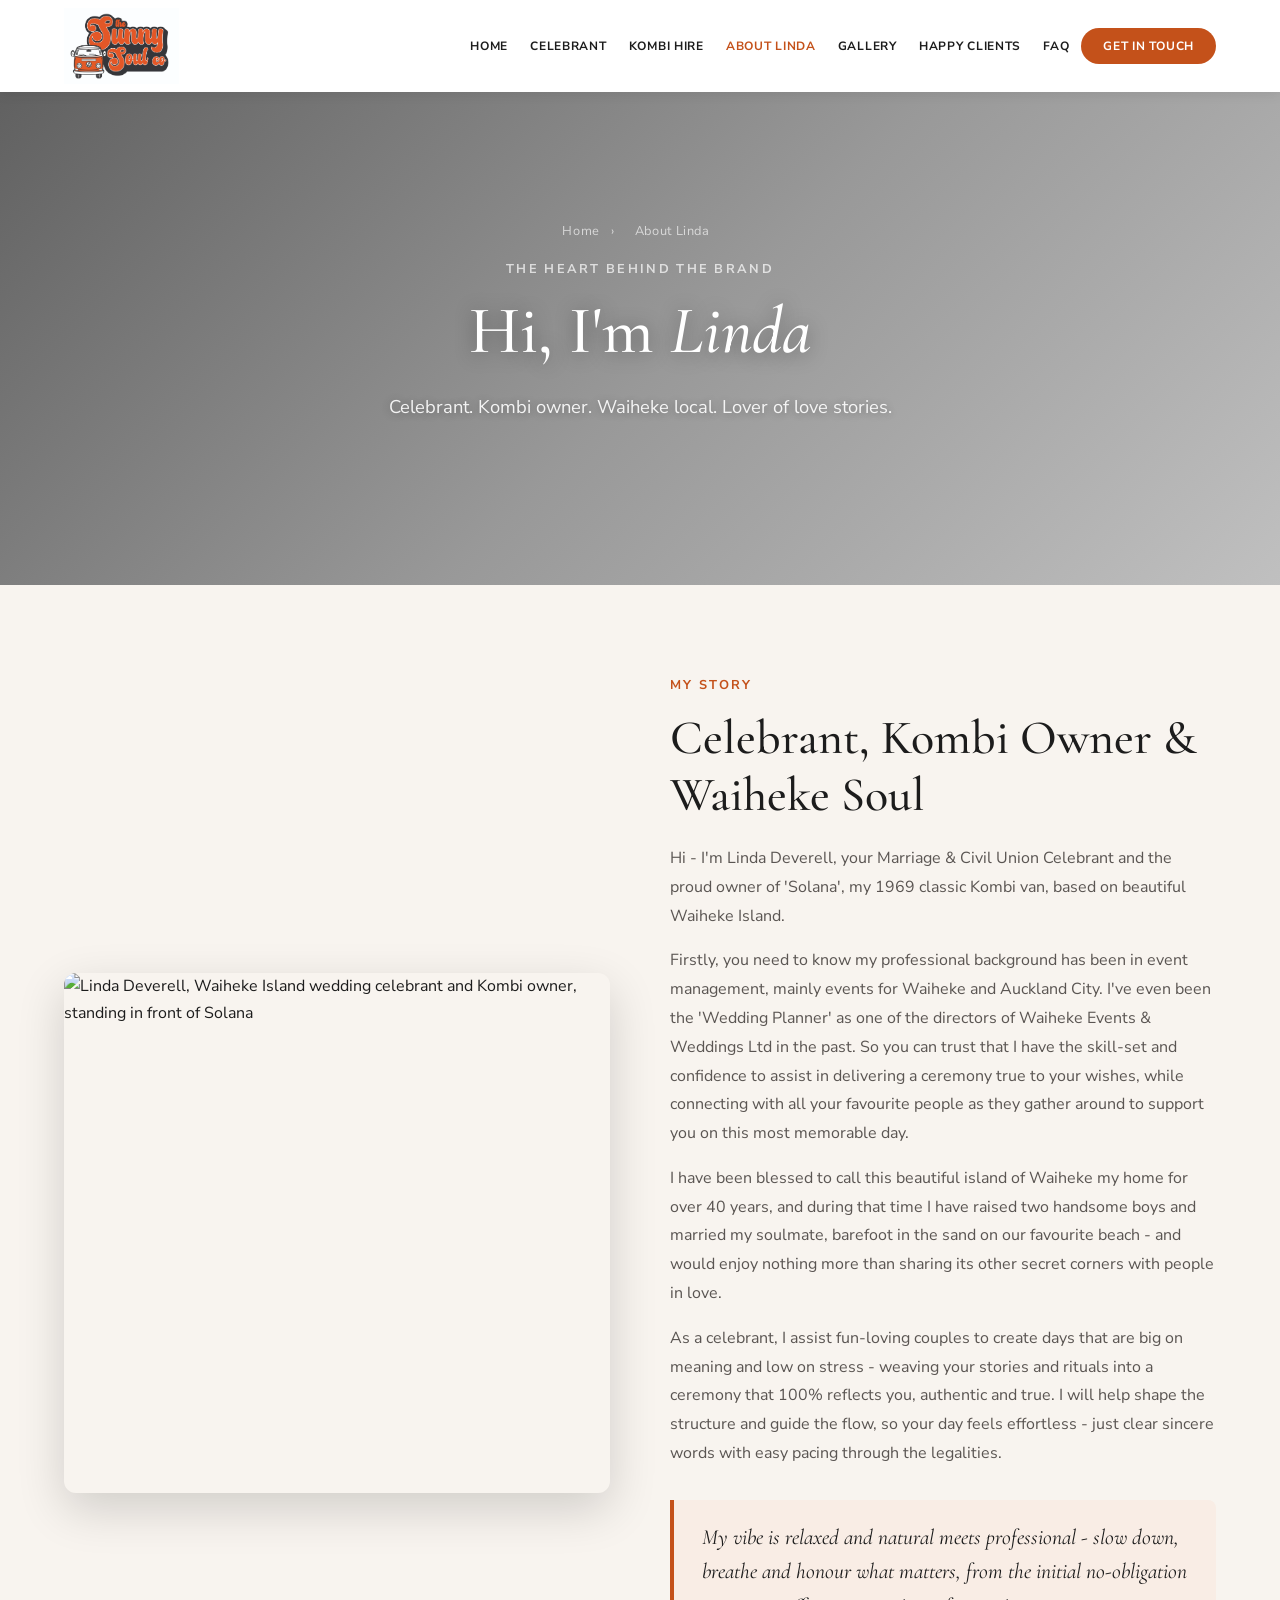
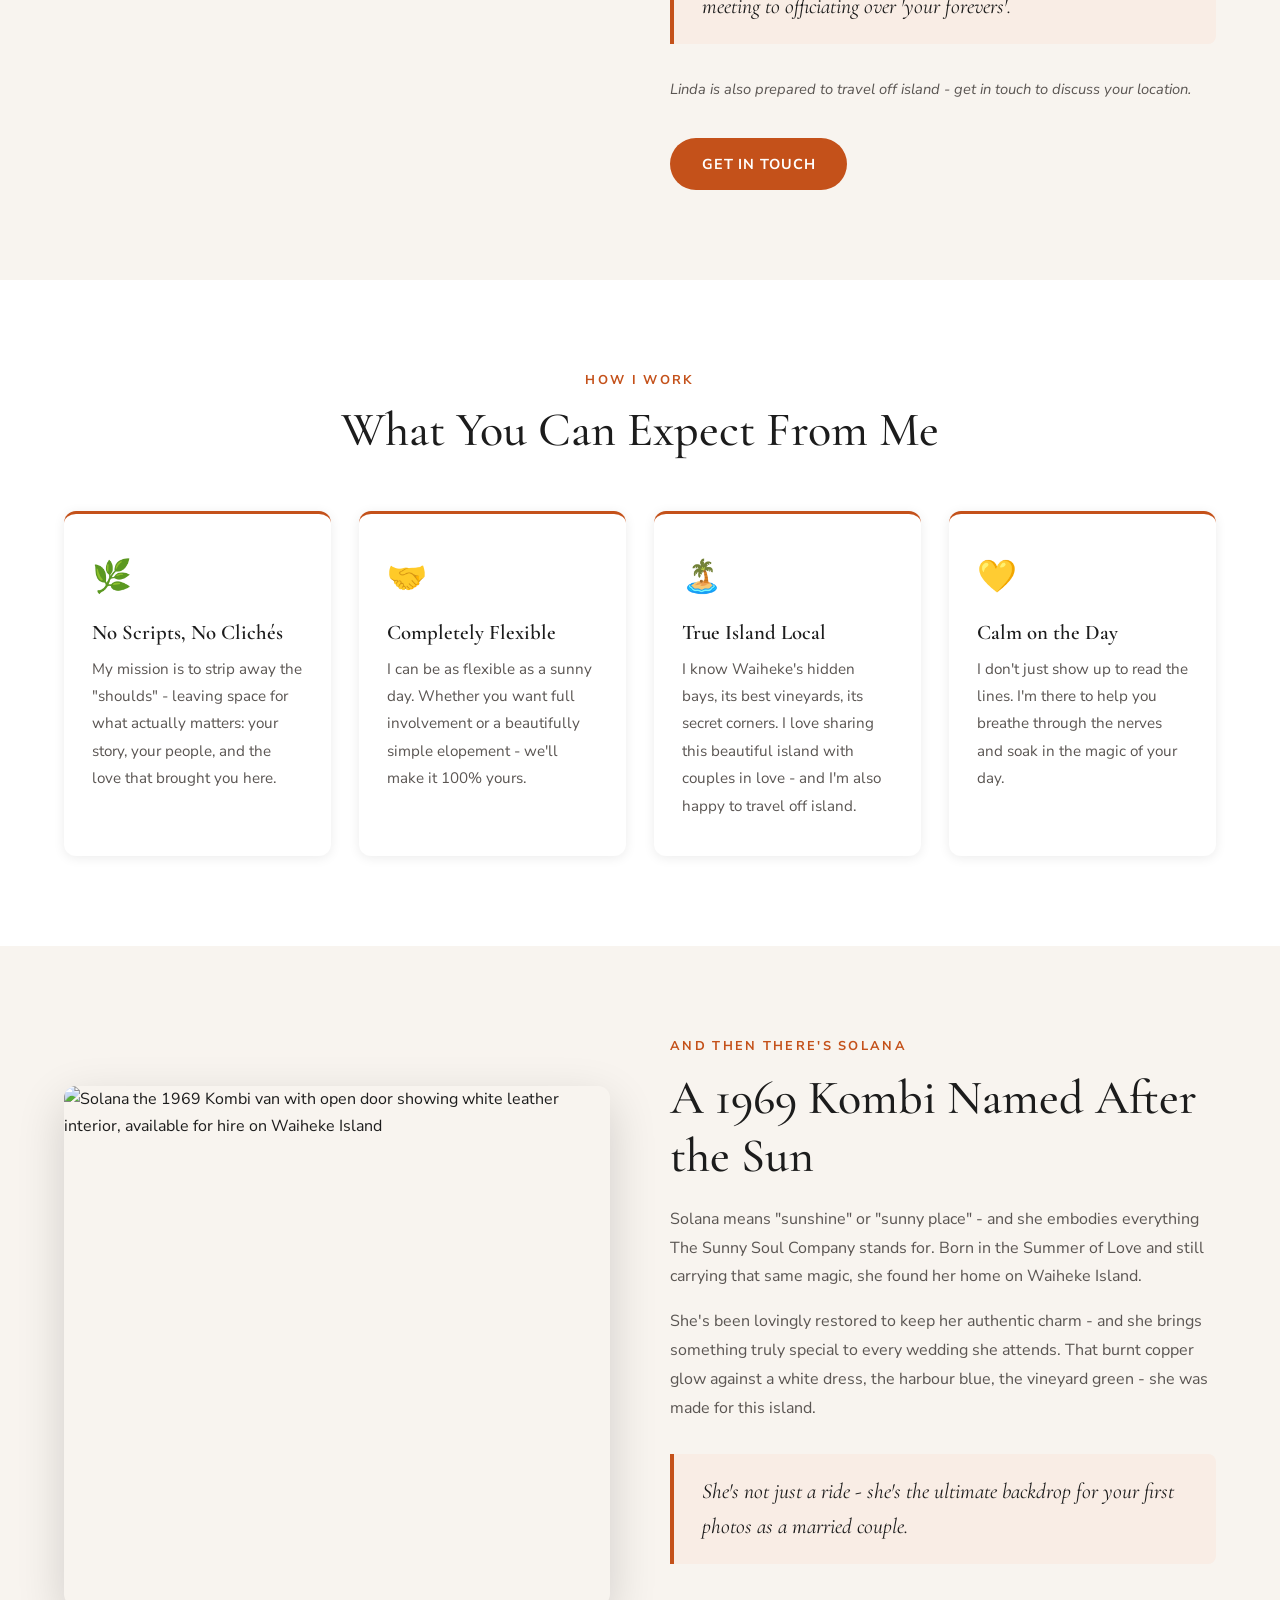
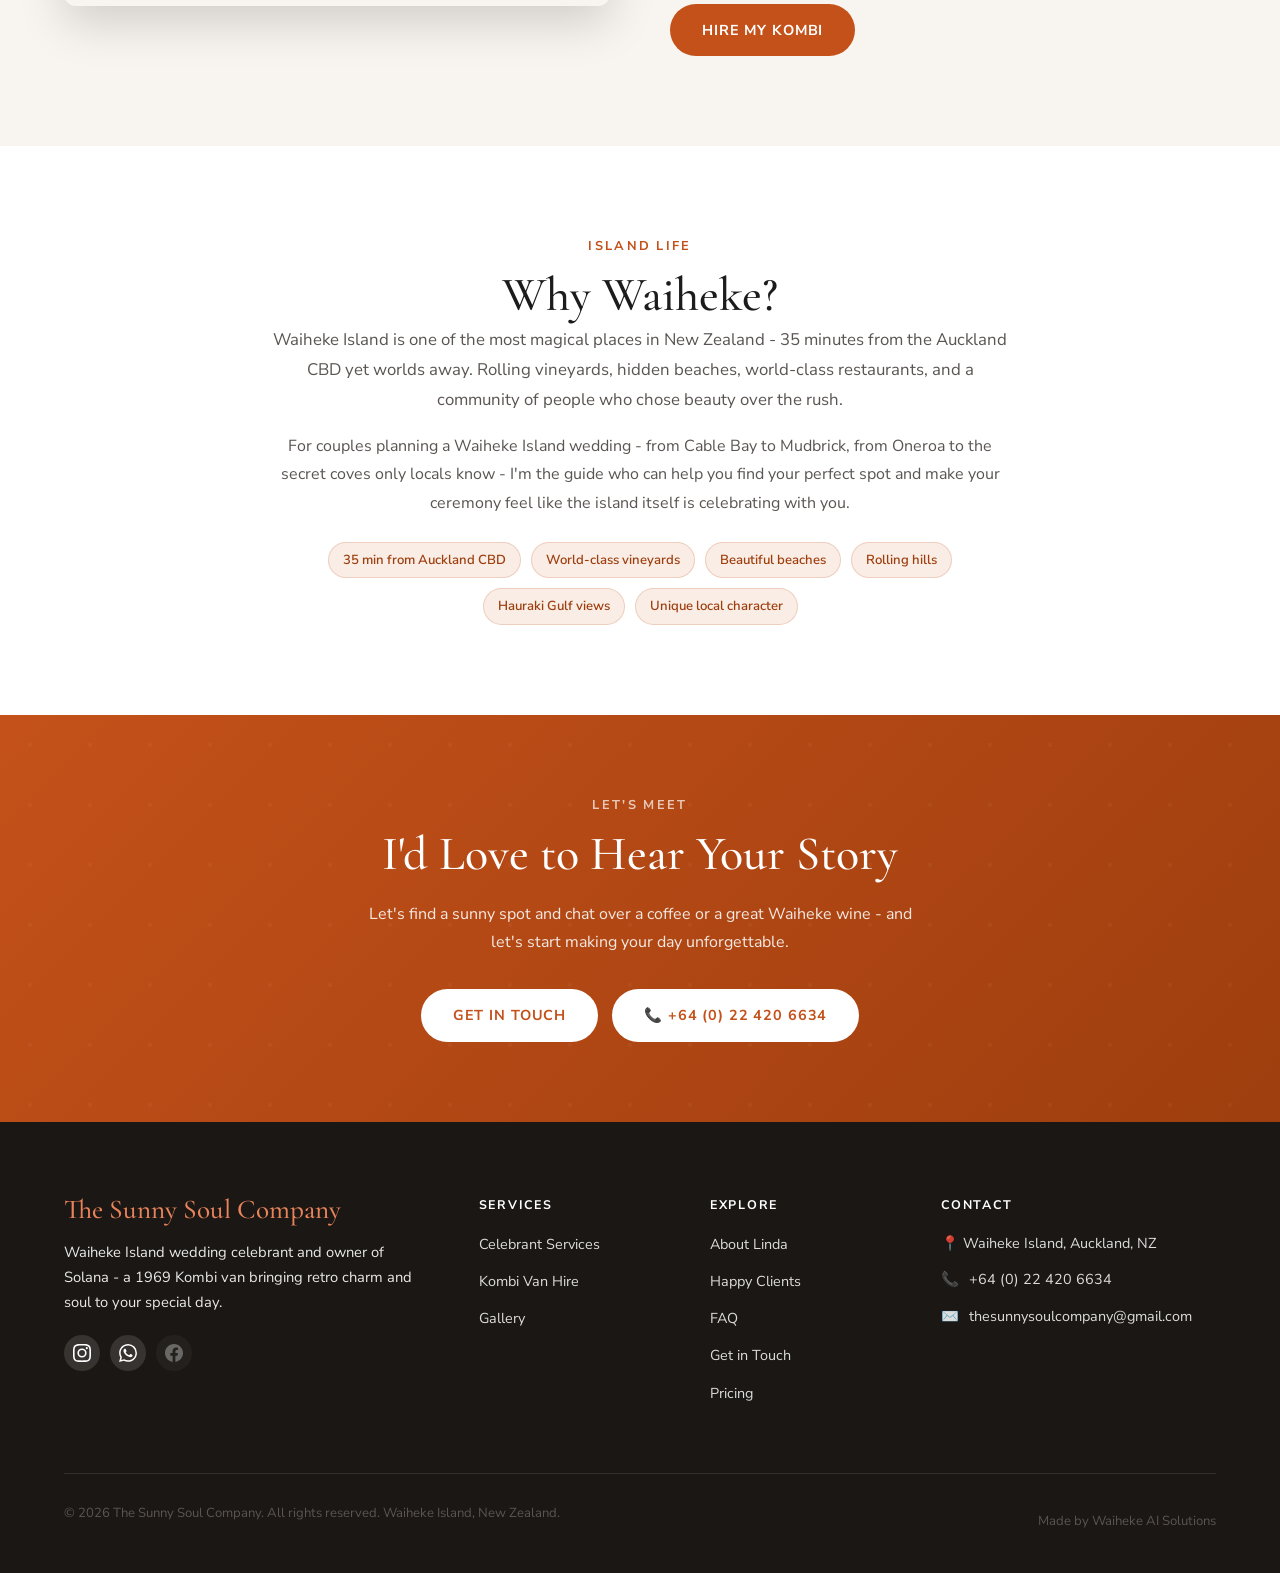
==== commit 312964d5: "Fix hero portrait crop; unify CTA banner buttons site-wide - index.html hero: content anchored to bo" ====
--- a/about.html
+++ b/about.html
@@ -173,7 +173,7 @@
       <p>Let's find a sunny spot and chat over a coffee or a great Waiheke wine - and let's start making your day unforgettable.</p>
       <div class="cta-banner__buttons">
         <a href="contact.html" class="btn btn--white">Get in Touch</a>
-        <a href="tel:+64224206634" class="btn btn--outline-white">📞 +64 (0) 22 420 6634</a>
+        <a href="tel:+64224206634" class="btn btn--white">📞 +64 (0) 22 420 6634</a>
       </div>
     </div>
   </section>
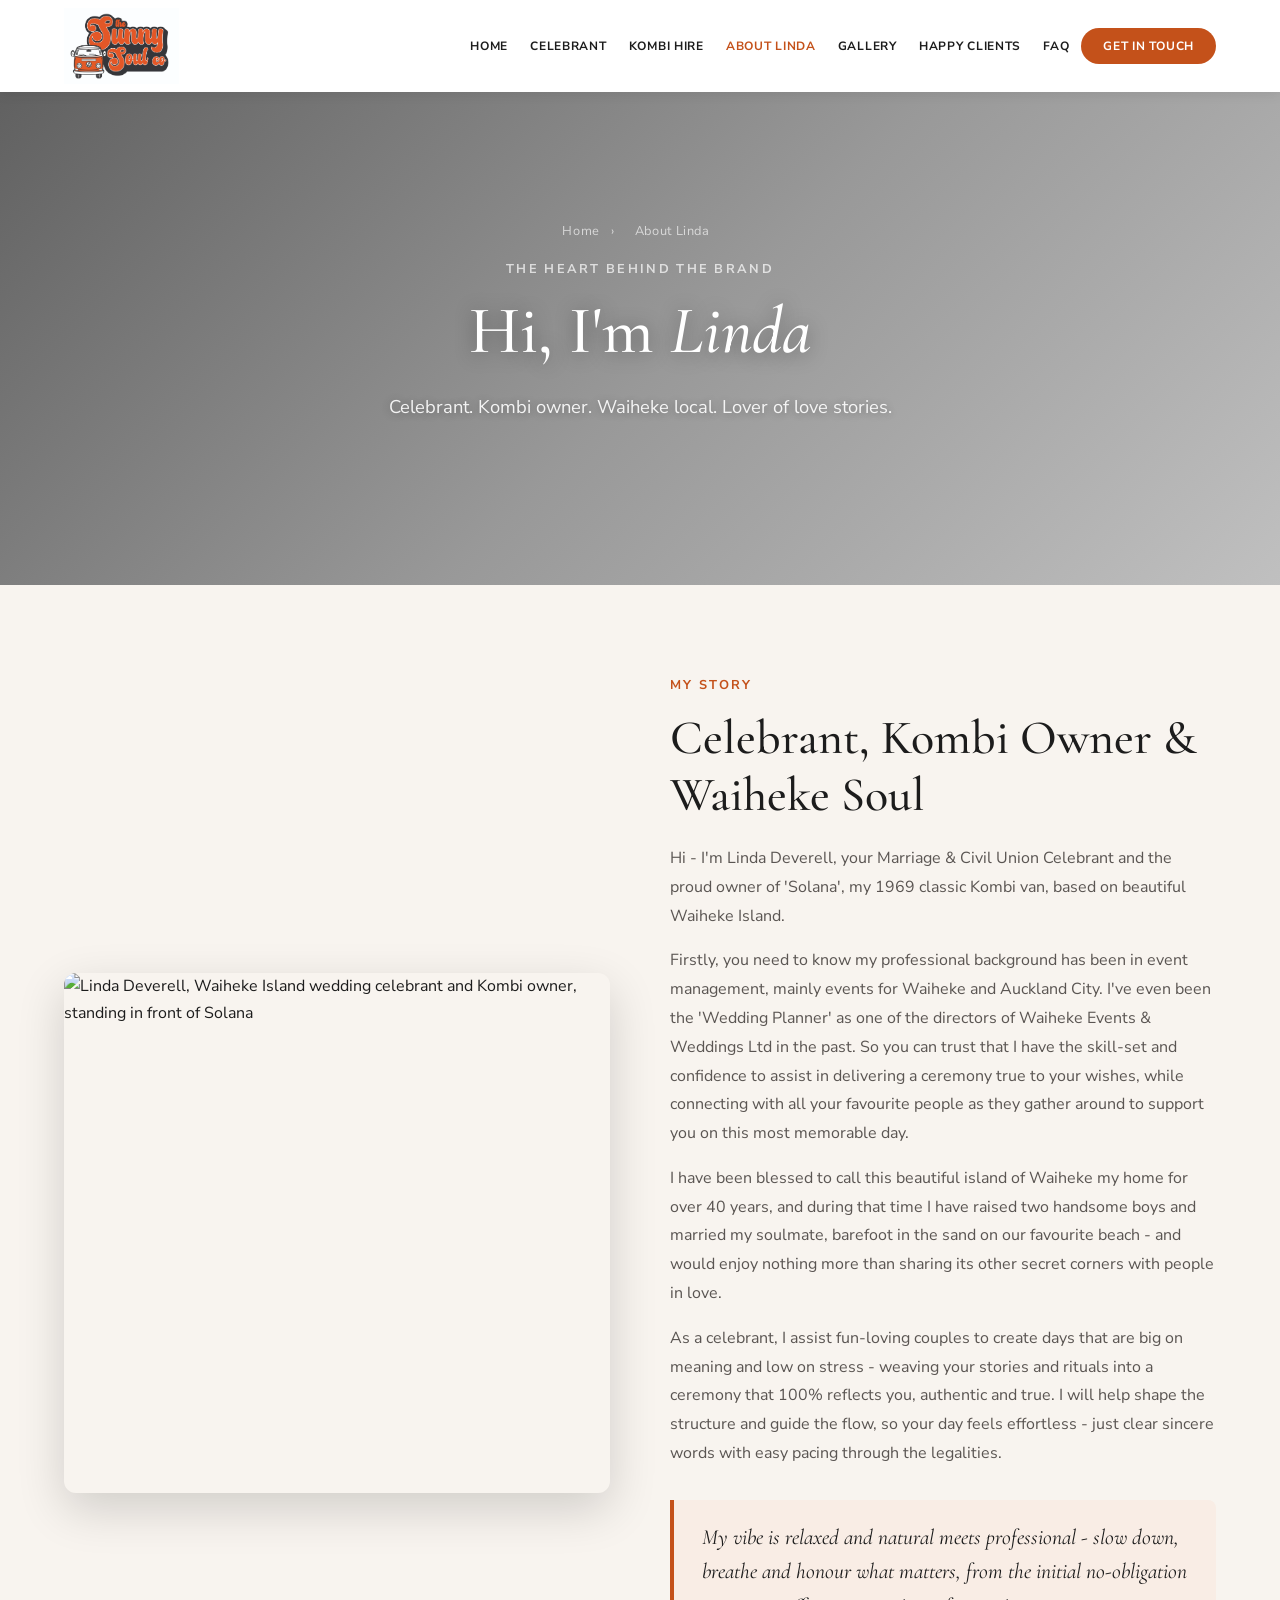
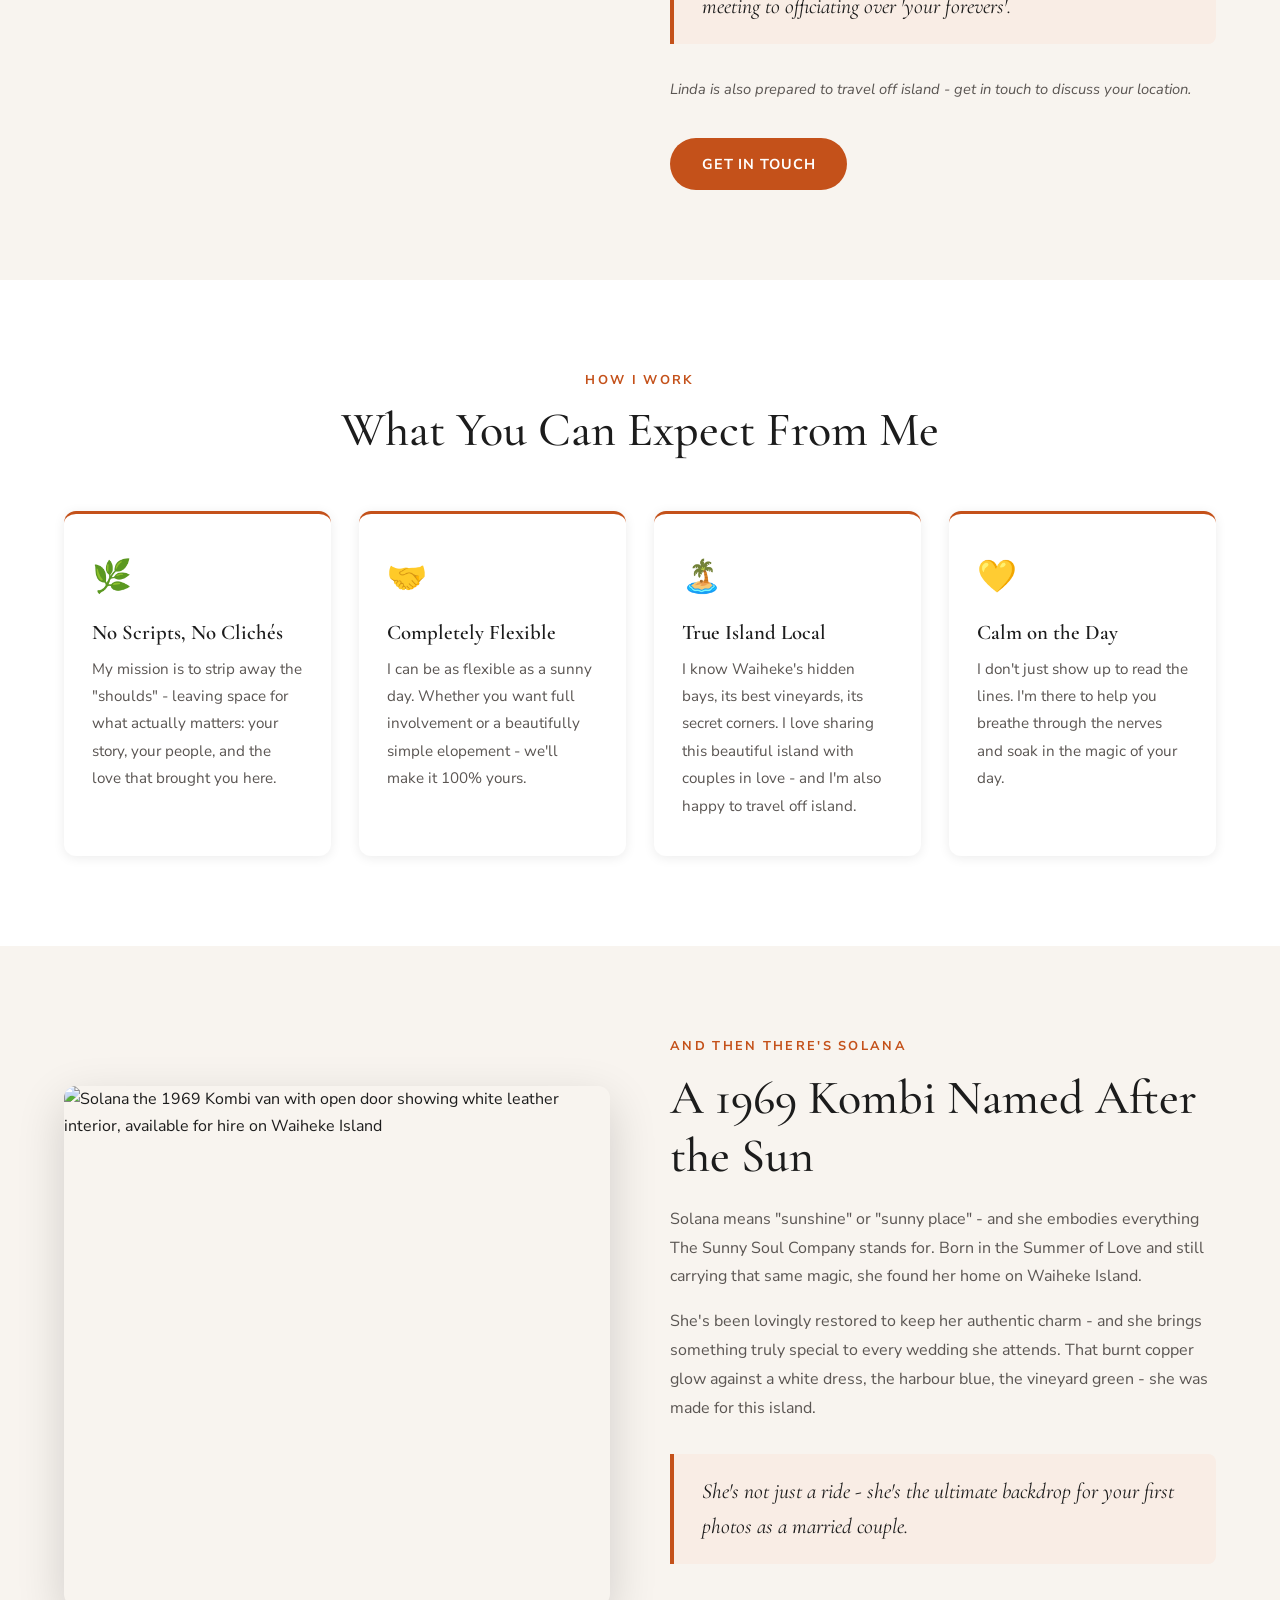
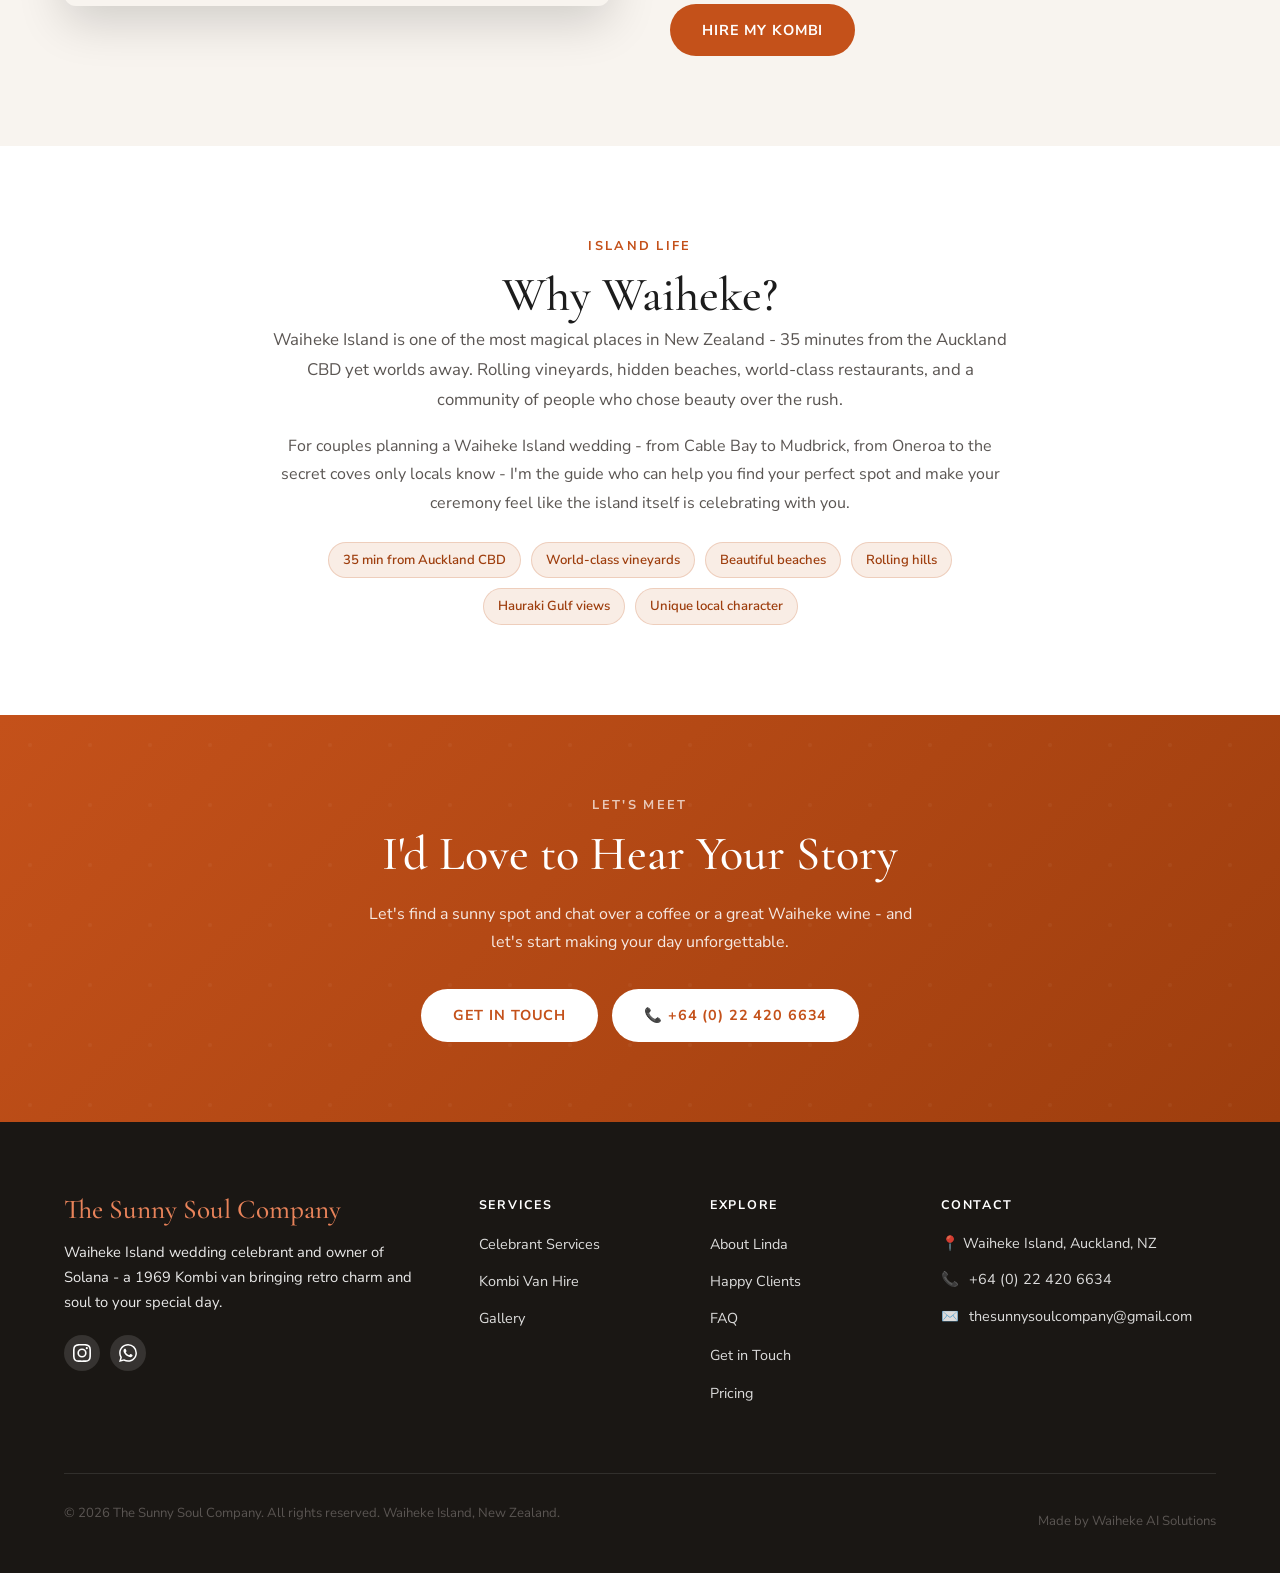
==== commit 40a1872b: "Remove Facebook placeholder icon from all footers" ====
--- a/about.html
+++ b/about.html
@@ -192,9 +192,6 @@
             <a href="https://wa.me/64224206634" target="_blank" rel="noopener" aria-label="WhatsApp">
               <svg xmlns="http://www.w3.org/2000/svg" width="18" height="18" fill="currentColor" viewBox="0 0 24 24"><path d="M17.472 14.382c-.297-.149-1.758-.867-2.03-.967-.273-.099-.471-.148-.67.15-.197.297-.767.966-.94 1.164-.173.199-.347.223-.644.075-.297-.15-1.255-.463-2.39-1.475-.883-.788-1.48-1.761-1.653-2.059-.173-.297-.018-.458.13-.606.134-.133.298-.347.446-.52.149-.174.198-.298.298-.497.099-.198.05-.371-.025-.52-.075-.149-.669-1.612-.916-2.207-.242-.579-.487-.5-.669-.51-.173-.008-.371-.01-.57-.01-.198 0-.52.074-.792.372-.272.297-1.04 1.016-1.04 2.479 0 1.462 1.065 2.875 1.213 3.074.149.198 2.096 3.2 5.077 4.487.709.306 1.262.489 1.694.625.712.227 1.36.195 1.871.118.571-.085 1.758-.719 2.006-1.413.248-.694.248-1.289.173-1.413-.074-.124-.272-.198-.57-.347m-5.421 7.403h-.004a9.87 9.87 0 01-5.031-1.378l-.361-.214-3.741.982.998-3.648-.235-.374a9.86 9.86 0 01-1.51-5.26c.001-5.45 4.436-9.884 9.888-9.884 2.64 0 5.122 1.03 6.988 2.898a9.825 9.825 0 012.893 6.994c-.003 5.45-4.437 9.884-9.885 9.884m8.413-18.297A11.815 11.815 0 0012.05 0C5.495 0 .16 5.335.157 11.892c0 2.096.547 4.142 1.588 5.945L.057 24l6.305-1.654a11.882 11.882 0 005.683 1.448h.005c6.554 0 11.89-5.335 11.893-11.893a11.821 11.821 0 00-3.48-8.413z"/></svg>
             </a>
-            <span class="footer__social-icon footer__social-icon--disabled" title="Facebook - coming soon" aria-label="Facebook - coming soon">
-              <svg xmlns="http://www.w3.org/2000/svg" width="18" height="18" fill="currentColor" viewBox="0 0 24 24"><path d="M24 12.073c0-6.627-5.373-12-12-12s-12 5.373-12 12c0 5.99 4.388 10.954 10.125 11.854v-8.385H7.078v-3.47h3.047V9.43c0-3.007 1.792-4.669 4.533-4.669 1.312 0 2.686.235 2.686.235v2.953H15.83c-1.491 0-1.956.925-1.956 1.874v2.25h3.328l-.532 3.47h-2.796v8.385C19.612 23.027 24 18.062 24 12.073z"/></svg>
-            </span>
           </div>
         </div>
         <div class="footer__col">
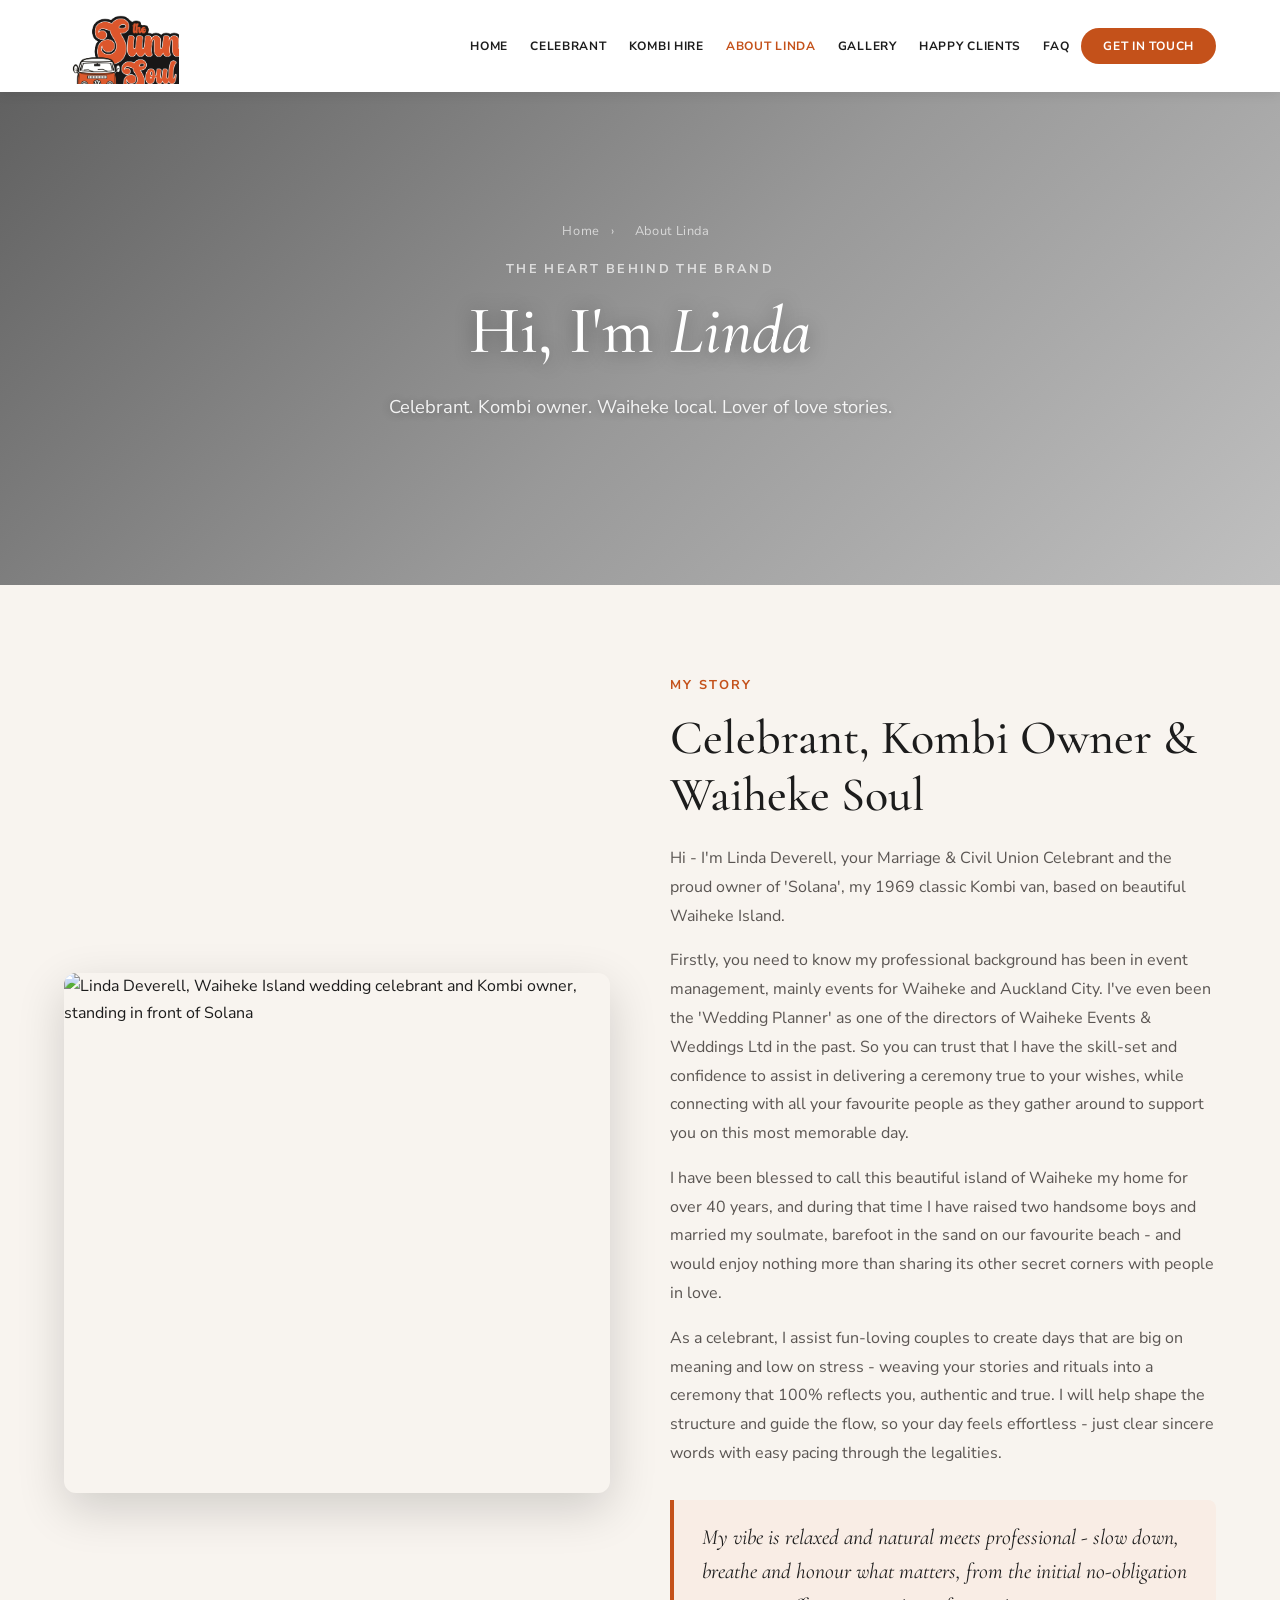
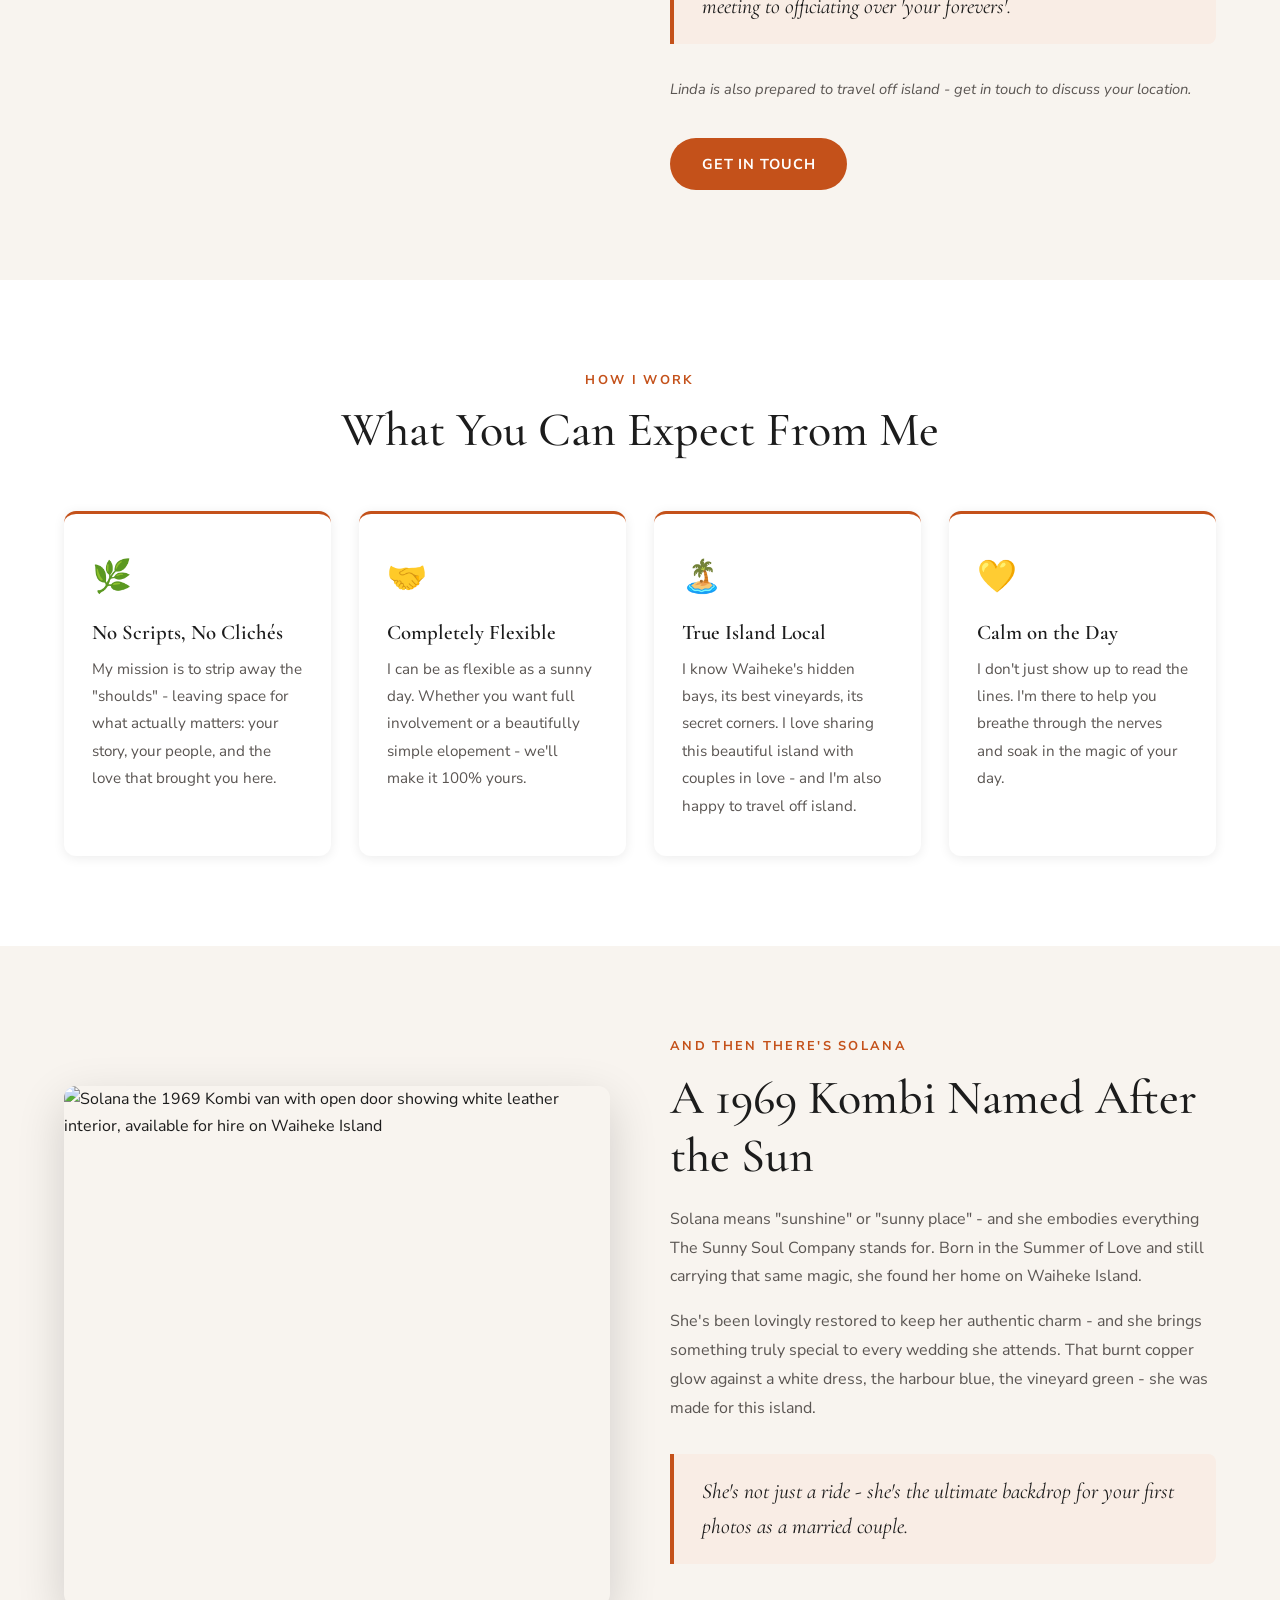
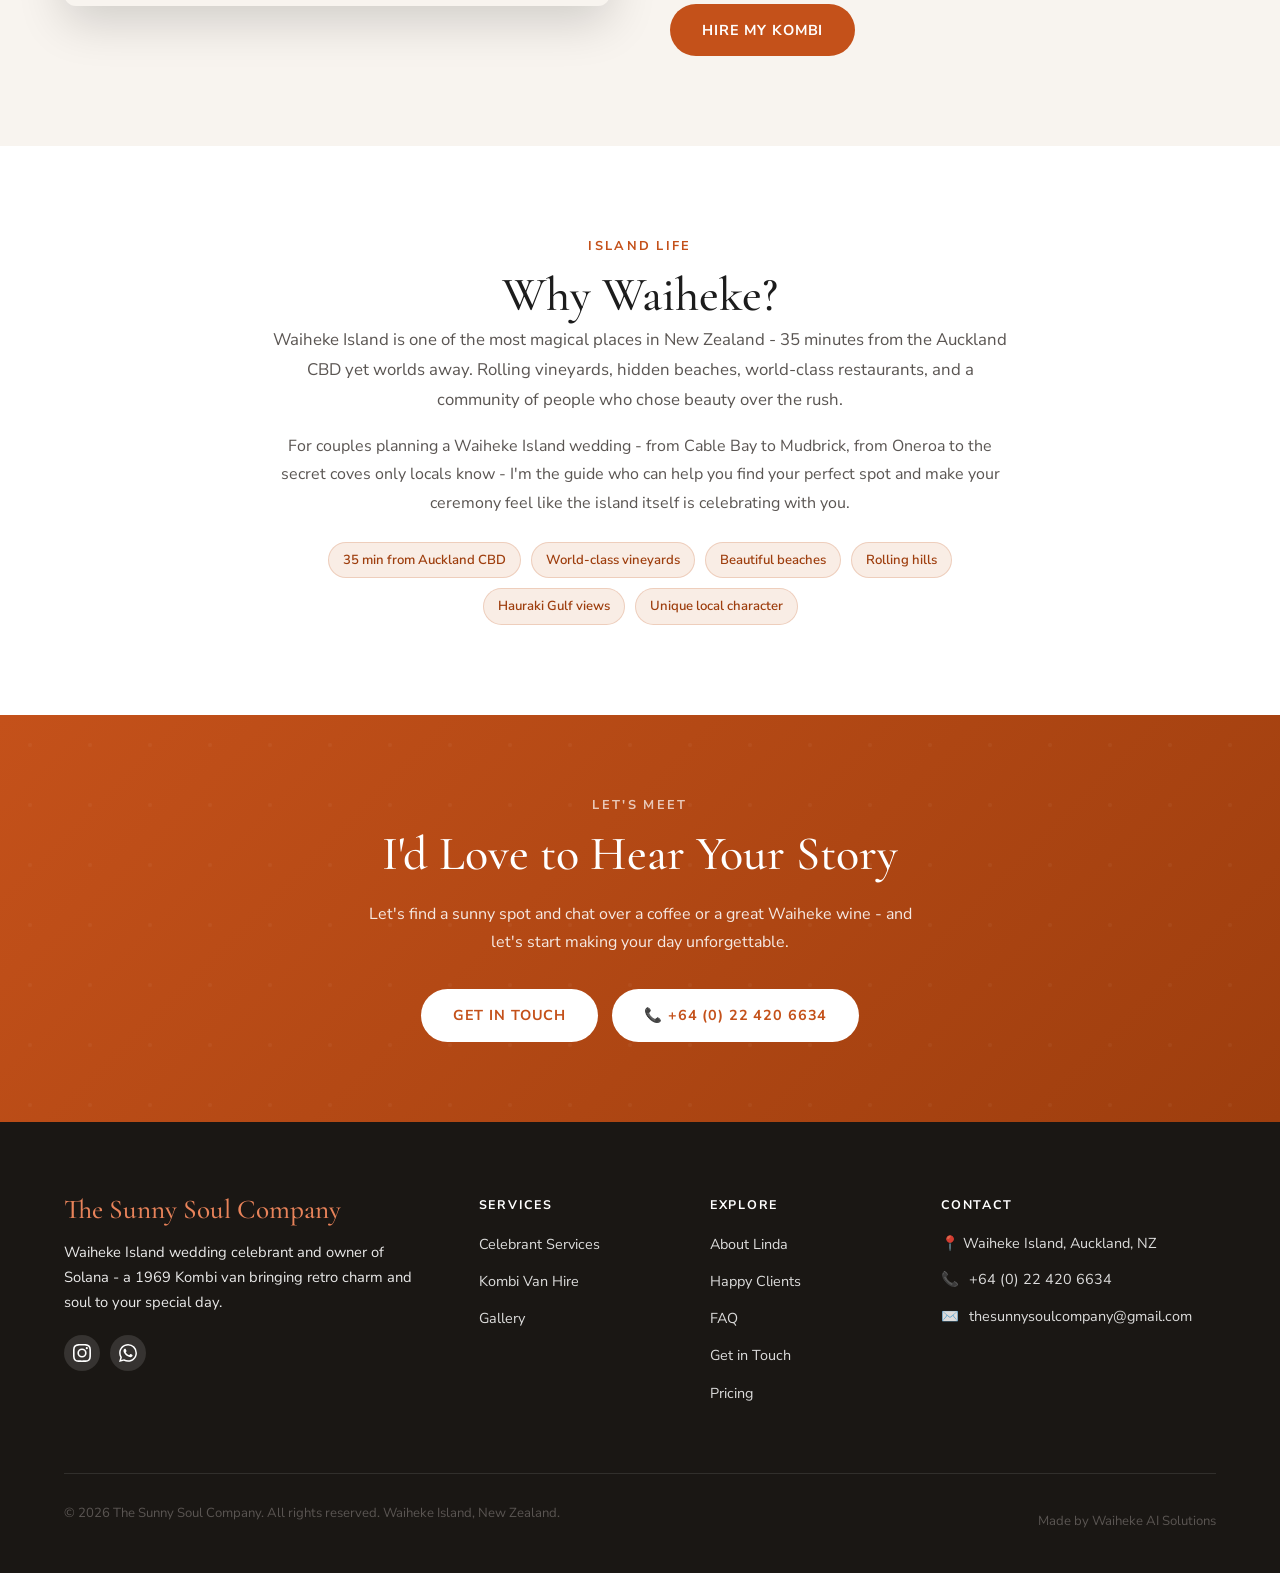
==== commit ff7f3b02: "Remove white background from logo - transparent PNG replaces JPEG Convert logo from JPEG (white back" ====
--- a/about.html
+++ b/about.html
@@ -9,7 +9,7 @@
   <link rel="canonical" href="https://www.thesunnysoulcompany.co.nz/about">
 
   <link rel="stylesheet" href="css/style.css">
-  <link rel="icon" type="image/jpeg" href="images/logo.jpg">
+  <link rel="icon" type="image/png" href="images/logo.png">
 </head>
 <body>
 
@@ -17,7 +17,7 @@
   <nav class="nav nav--solid" role="navigation" aria-label="Main navigation">
     <div class="nav__inner">
       <a href="index.html" class="nav__logo" aria-label="The Sunny Soul Company - Home">
-        <img src="images/logo.jpg" alt="The Sunny Soul Company logo">
+        <img src="images/logo.png" alt="The Sunny Soul Company logo">
       </a>
       <div class="nav__overlay"></div>
       <ul class="nav__links" role="list">
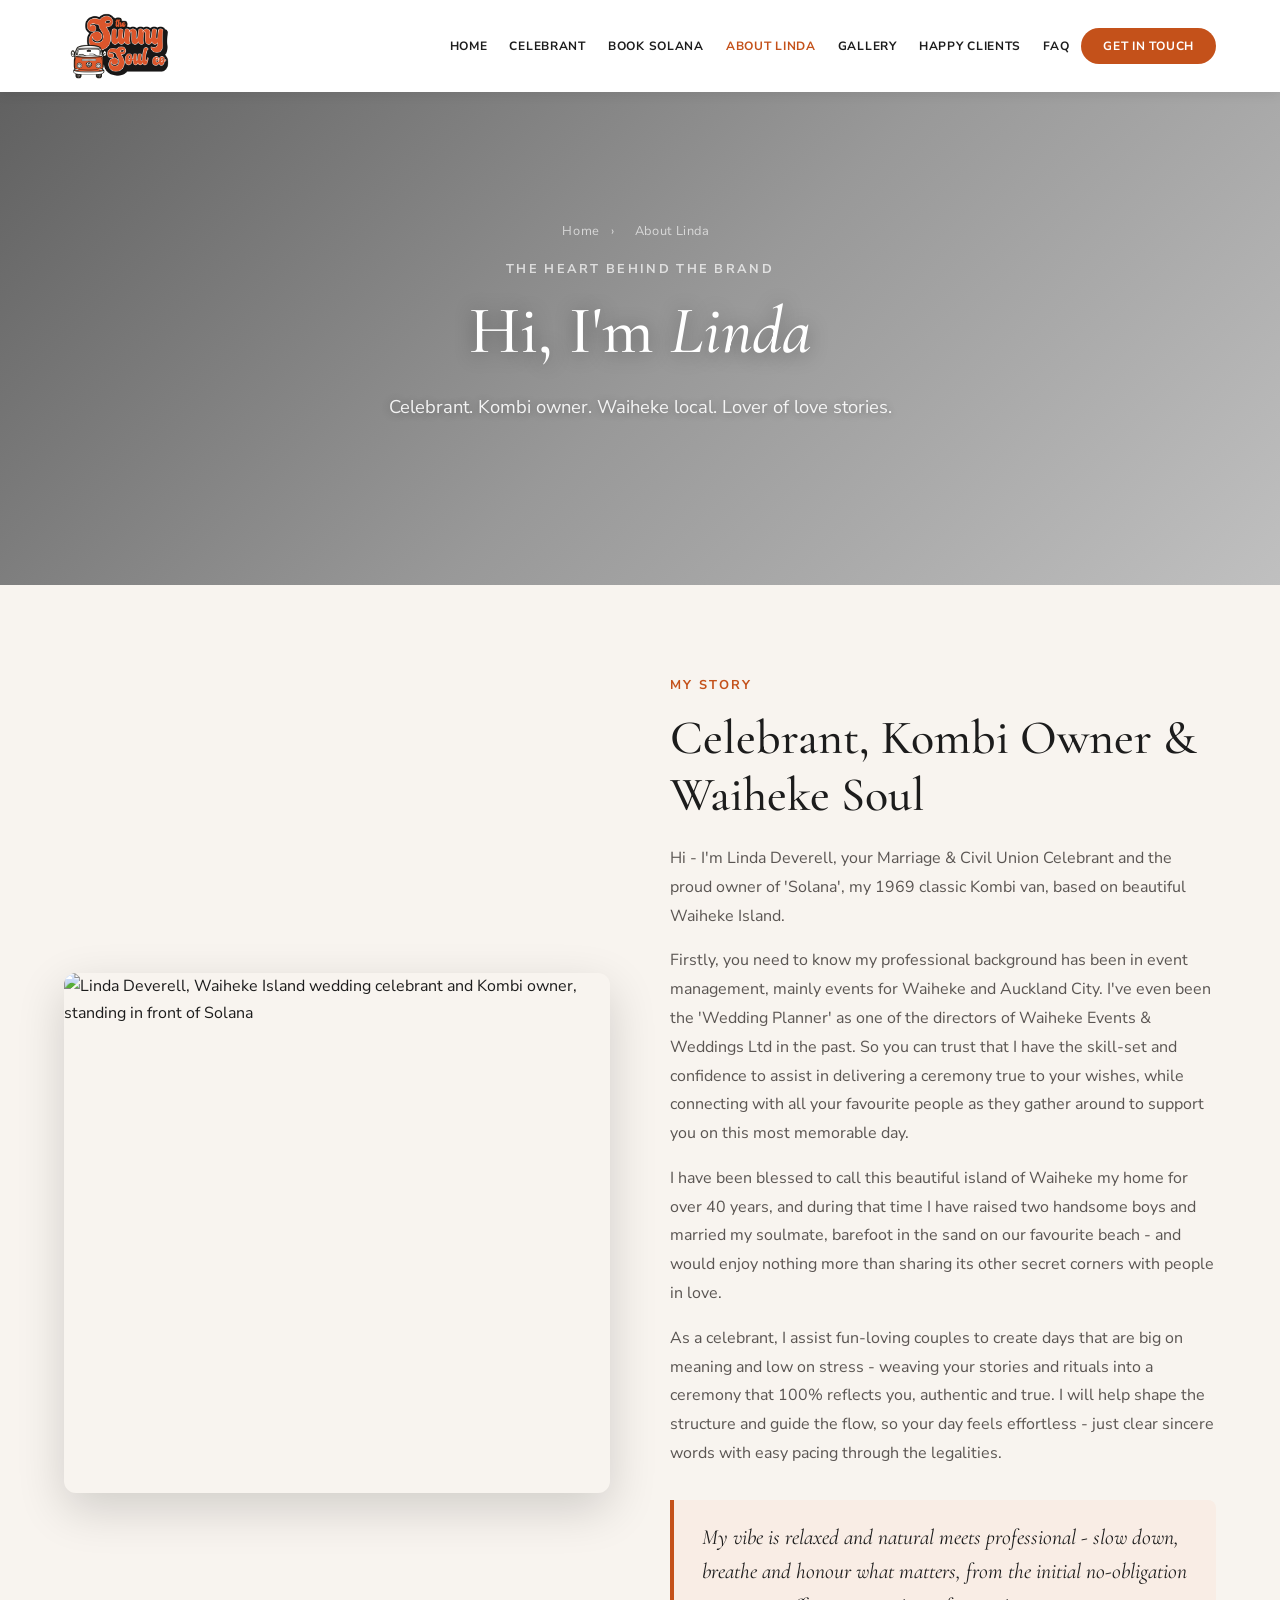
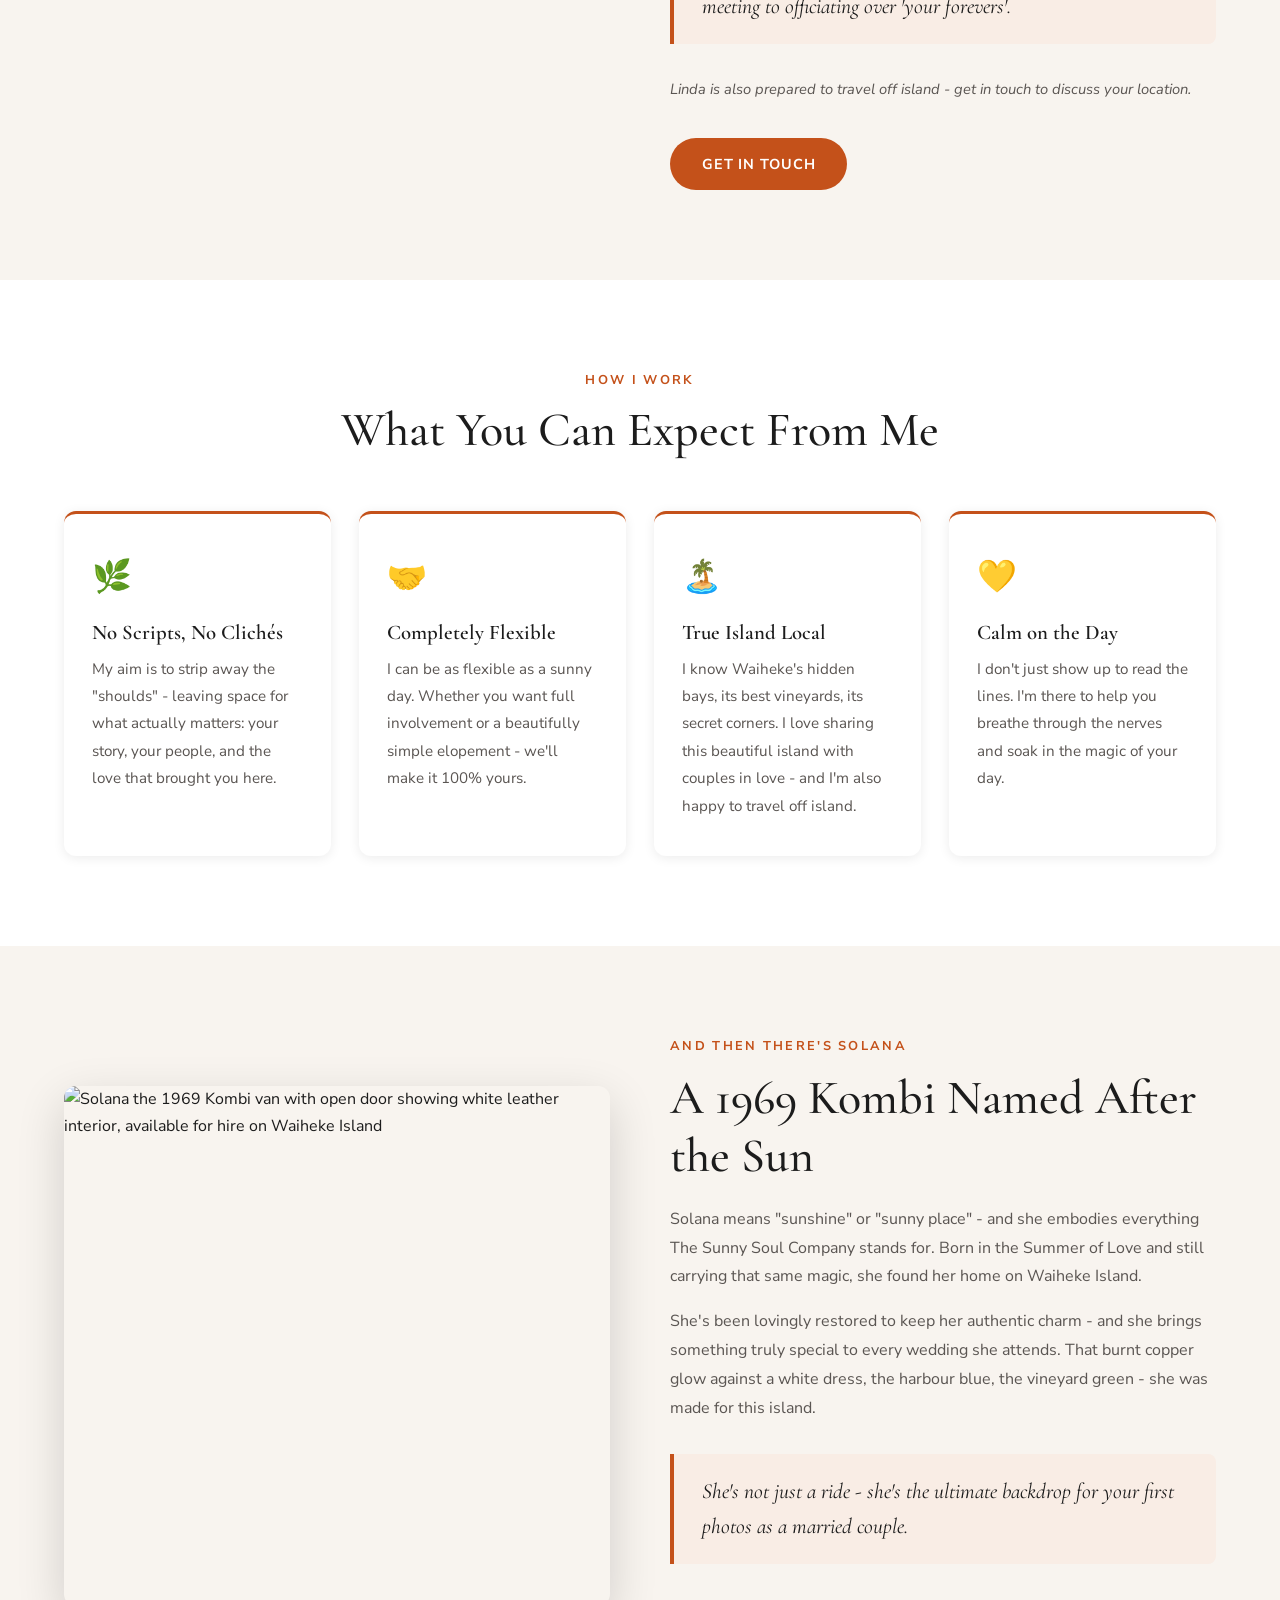
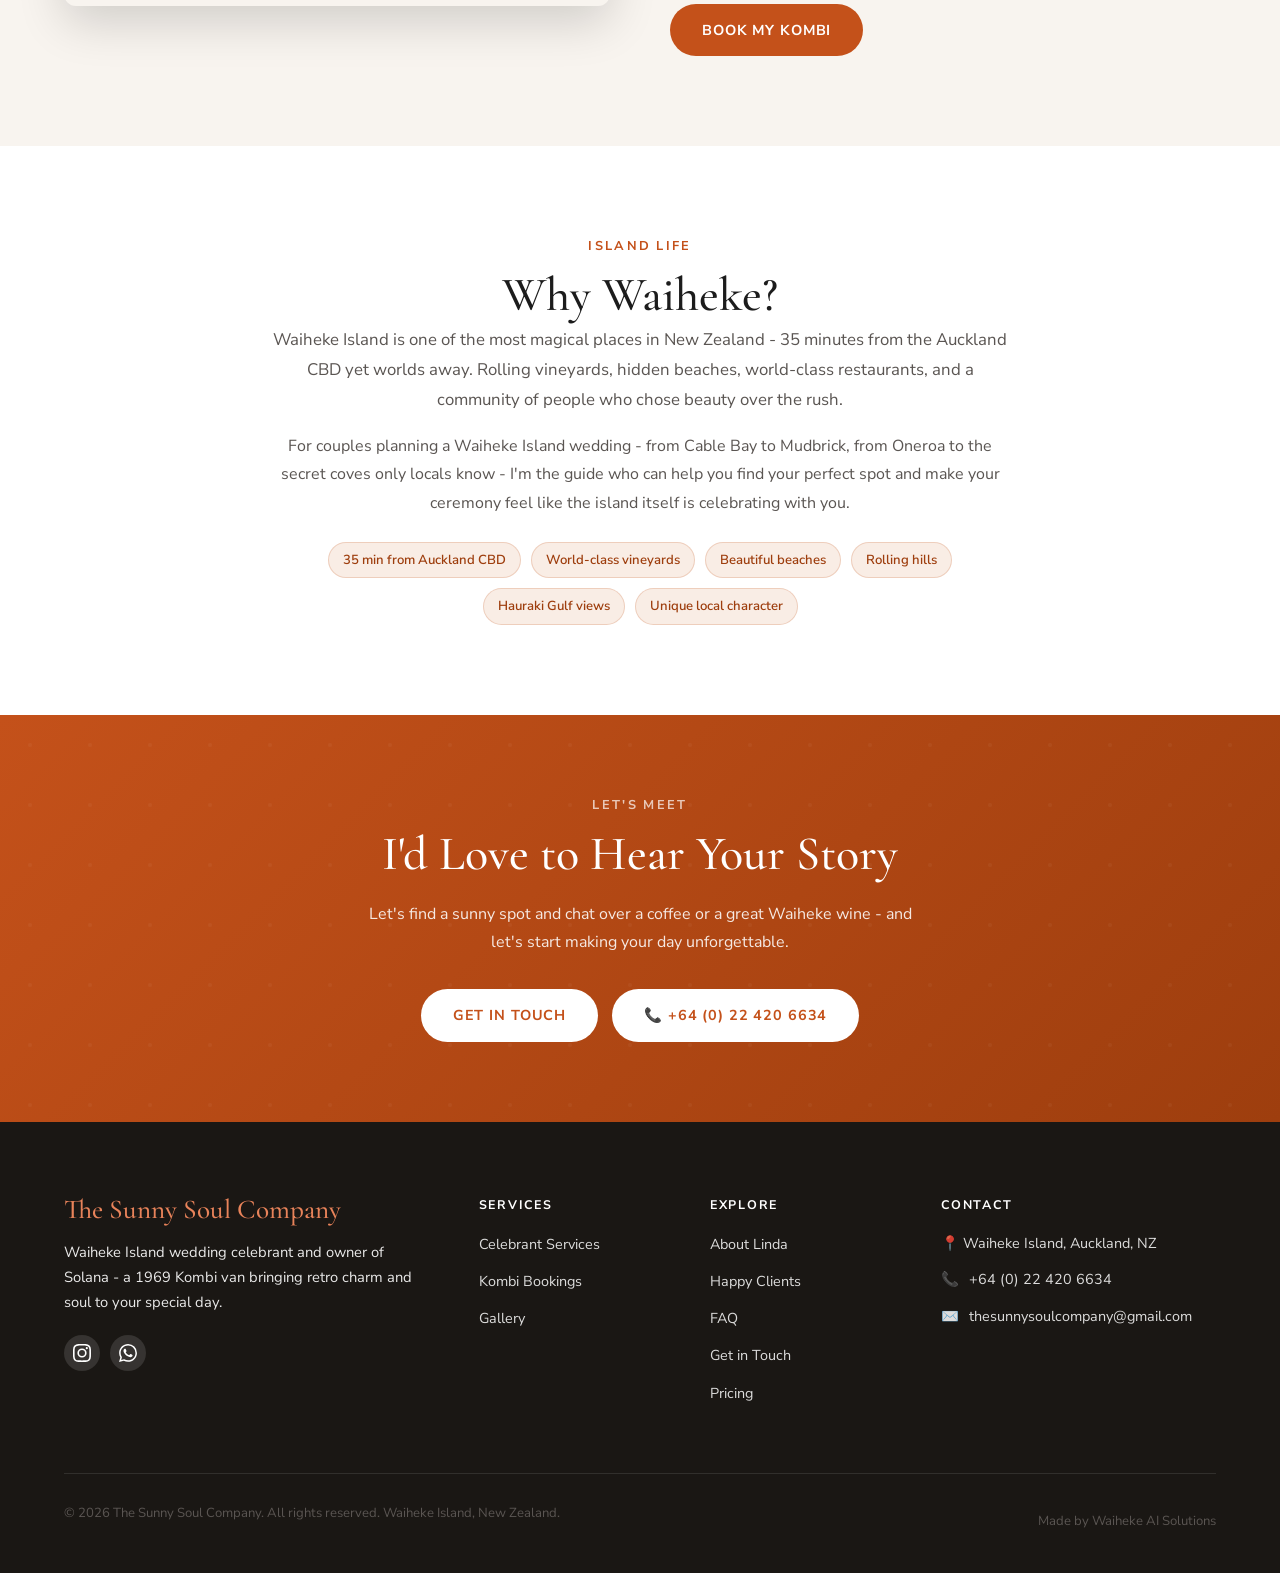
==== commit 15c738f9: "Replace hire with booking language; mission with aim across all pages - Nav tab: "Kombi Hire" -> "Bo" ====
--- a/about.html
+++ b/about.html
@@ -23,7 +23,7 @@
       <ul class="nav__links" role="list">
         <li><a href="index.html"          class="nav__link">Home</a></li>
         <li><a href="celebrant.html"      class="nav__link">Celebrant</a></li>
-        <li><a href="kombi-hire.html"     class="nav__link">Kombi Hire</a></li>
+        <li><a href="kombi-hire.html"     class="nav__link">Book Solana</a></li>
         <li><a href="about.html"          class="nav__link">About Linda</a></li>
         <li><a href="gallery.html"        class="nav__link">Gallery</a></li>
         <li><a href="happy-clients.html"  class="nav__link">Happy Clients</a></li>
@@ -99,7 +99,7 @@
         <div class="feature-card reveal reveal--delay-1">
           <span class="feature-card__icon">🌿</span>
           <h4>No Scripts, No Clichés</h4>
-          <p>My mission is to strip away the "shoulds" - leaving space for what actually matters: your story, your people, and the love that brought you here.</p>
+          <p>My aim is to strip away the "shoulds" - leaving space for what actually matters: your story, your people, and the love that brought you here.</p>
         </div>
         <div class="feature-card reveal reveal--delay-2">
           <span class="feature-card__icon">🤝</span>
@@ -132,7 +132,7 @@
           <div class="pull-quote">
             <p>She's not just a ride - she's the ultimate backdrop for your first photos as a married couple.</p>
           </div>
-          <a href="kombi-hire.html" class="btn btn--primary" style="margin-top:8px;">Hire My Kombi</a>
+          <a href="kombi-hire.html" class="btn btn--primary" style="margin-top:8px;">Book My Kombi</a>
         </div>
         <div class="two-col__img reveal reveal--delay-2">
           <img
@@ -198,7 +198,7 @@
           <h5>Services</h5>
           <ul class="footer__links">
             <li><a href="celebrant.html">Celebrant Services</a></li>
-            <li><a href="kombi-hire.html">Kombi Van Hire</a></li>
+            <li><a href="kombi-hire.html">Kombi Bookings</a></li>
             <li><a href="gallery.html">Gallery</a></li>
           </ul>
         </div>
